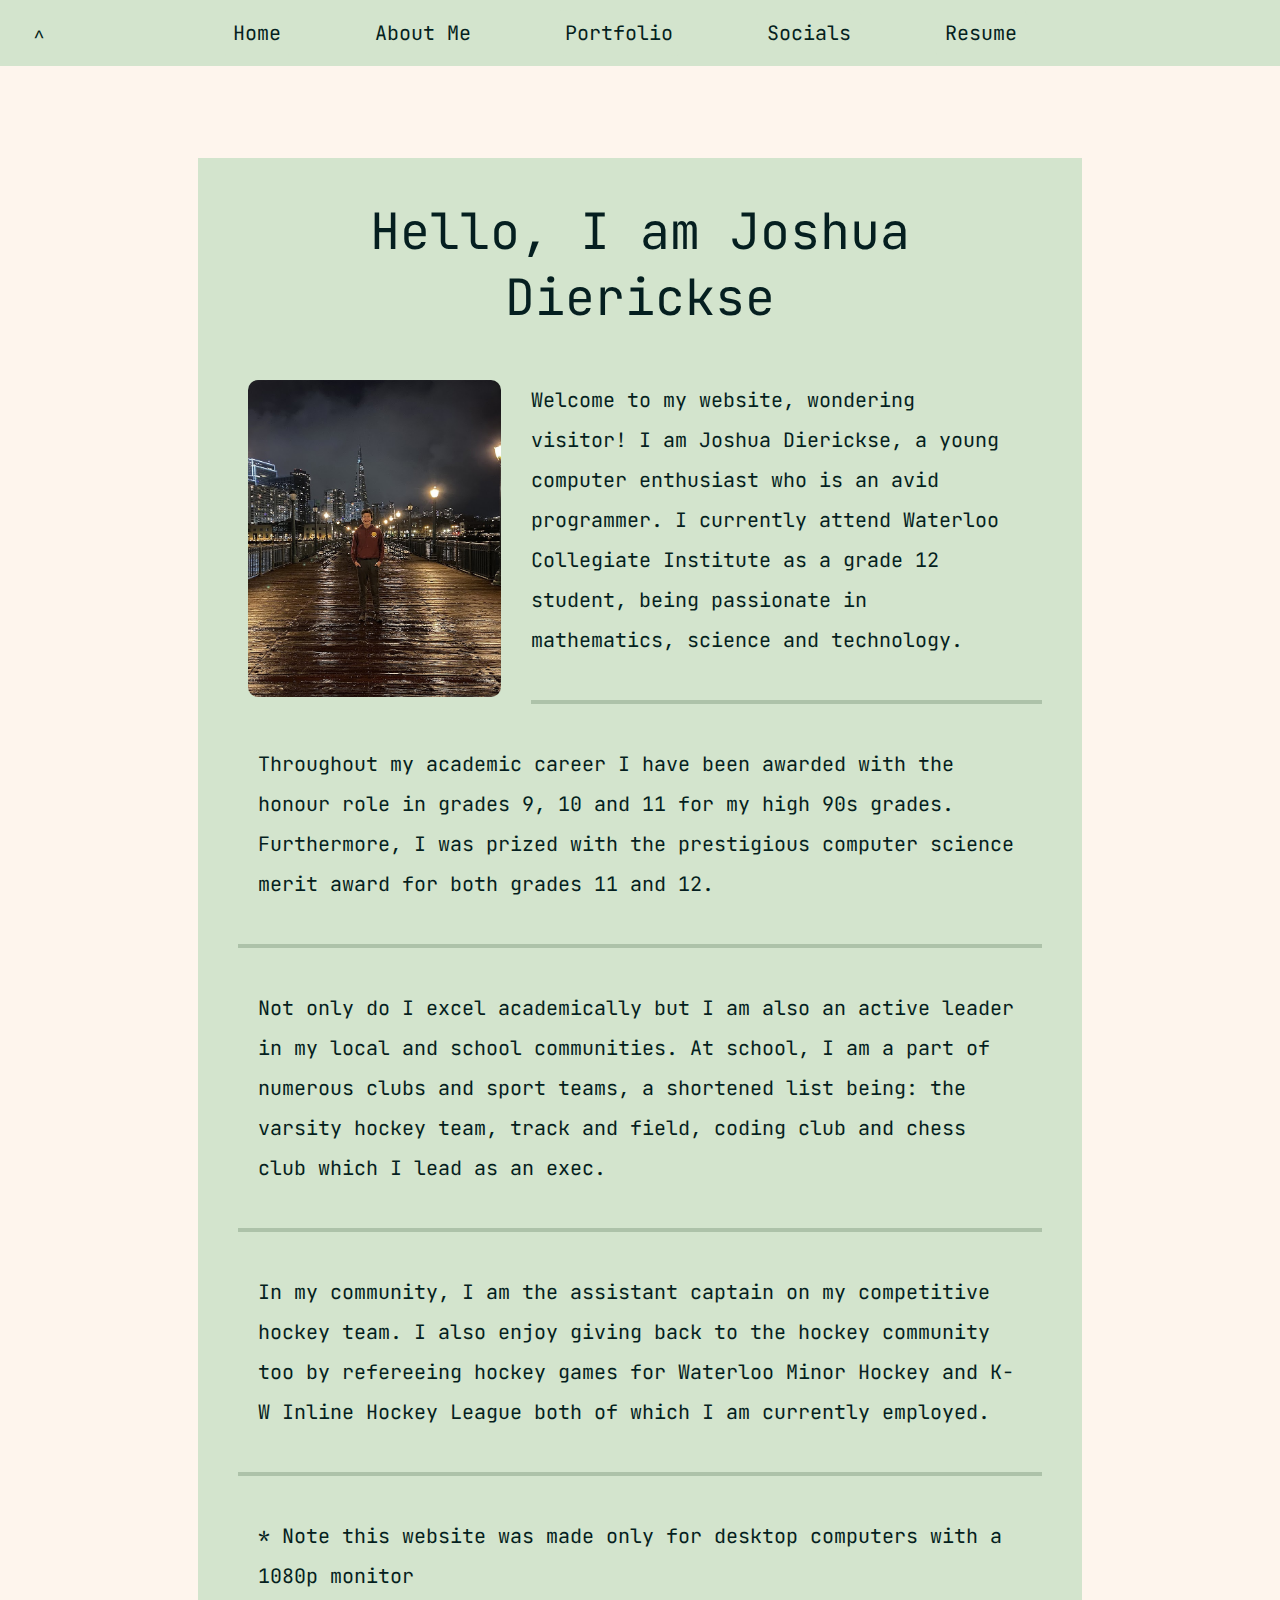
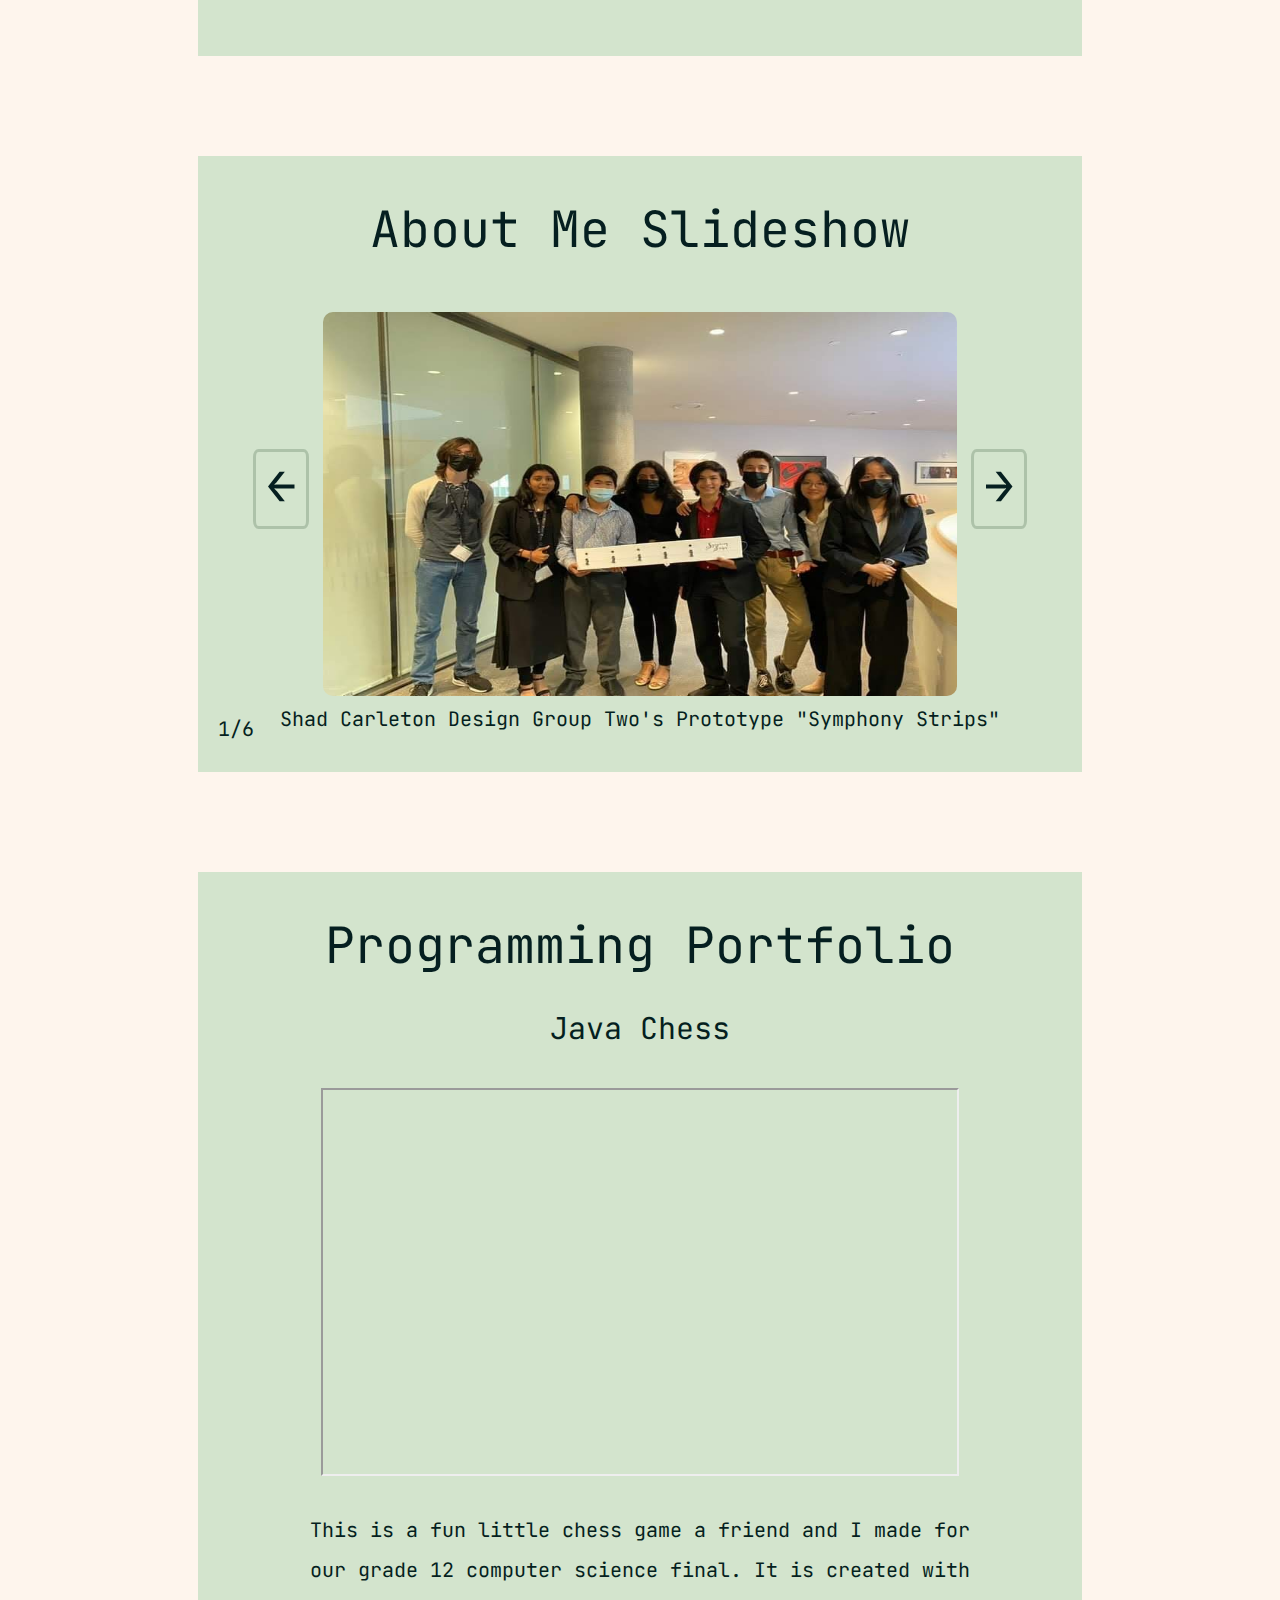
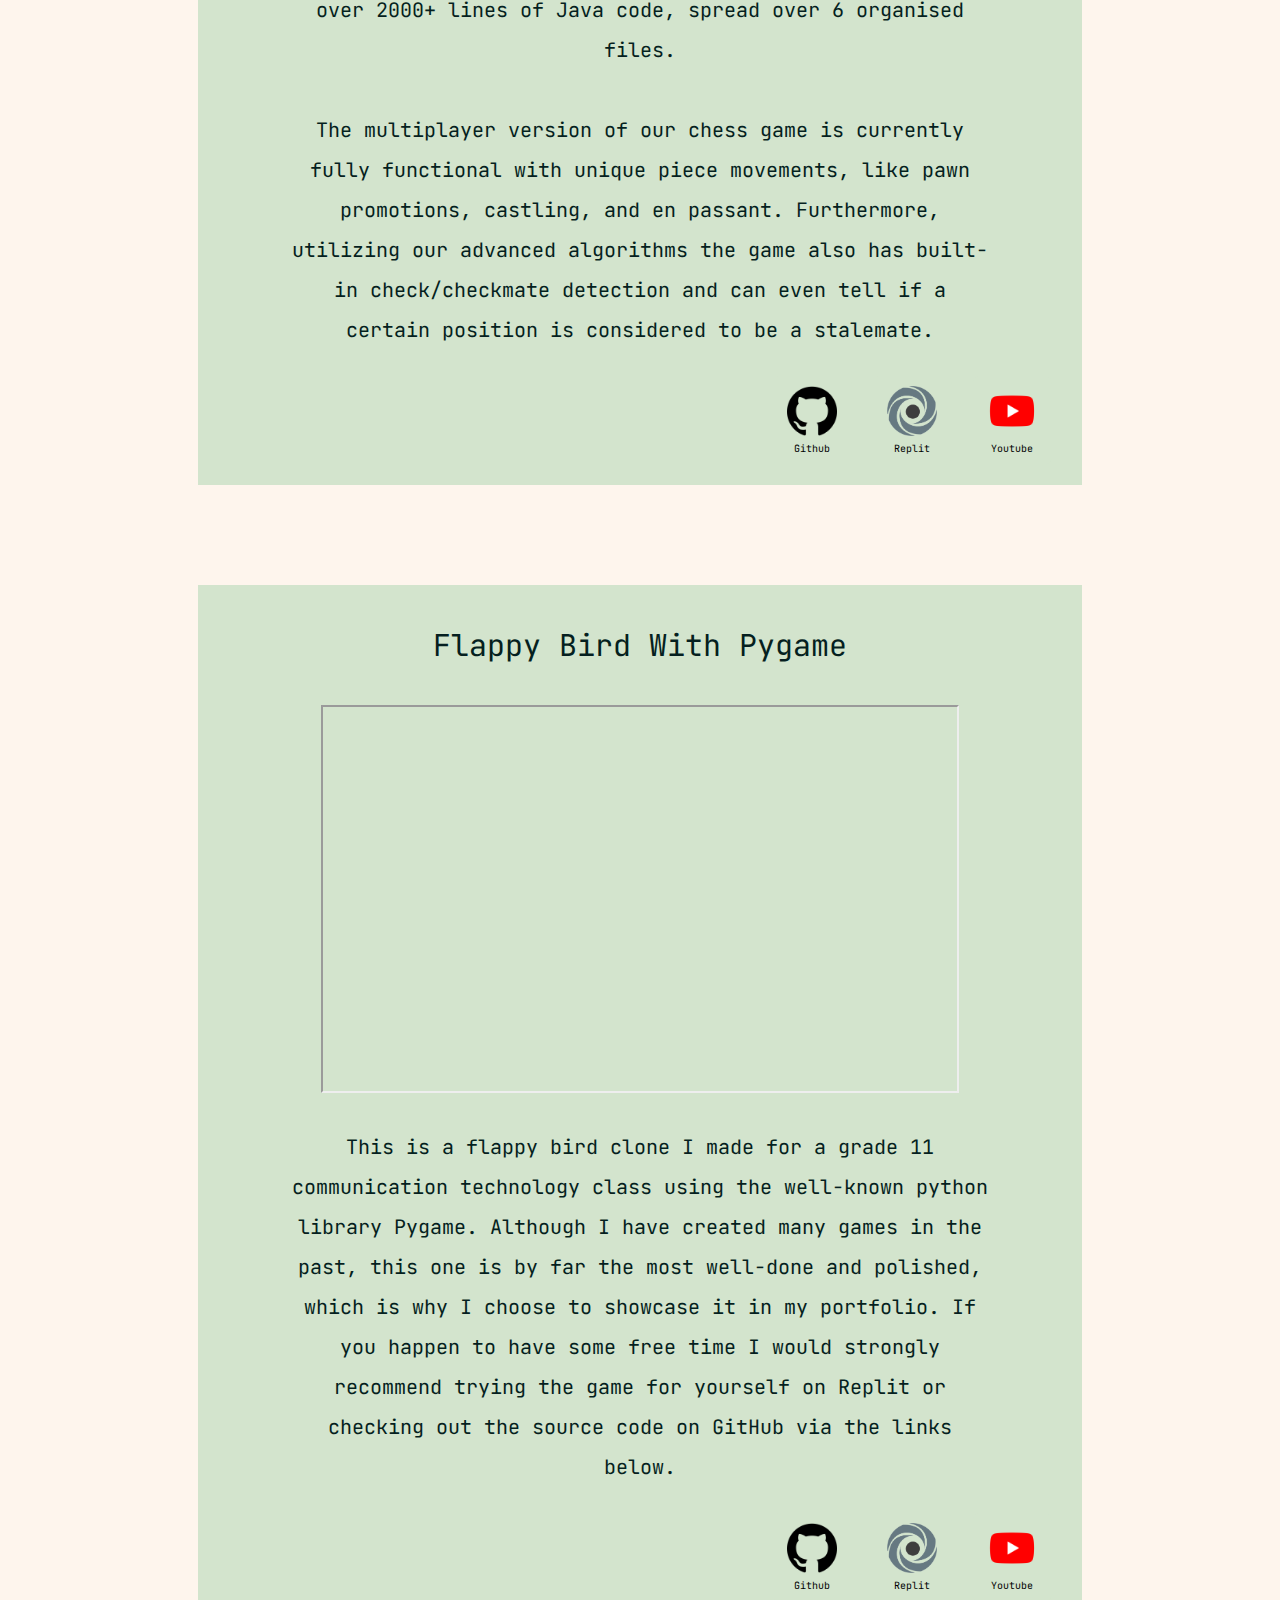
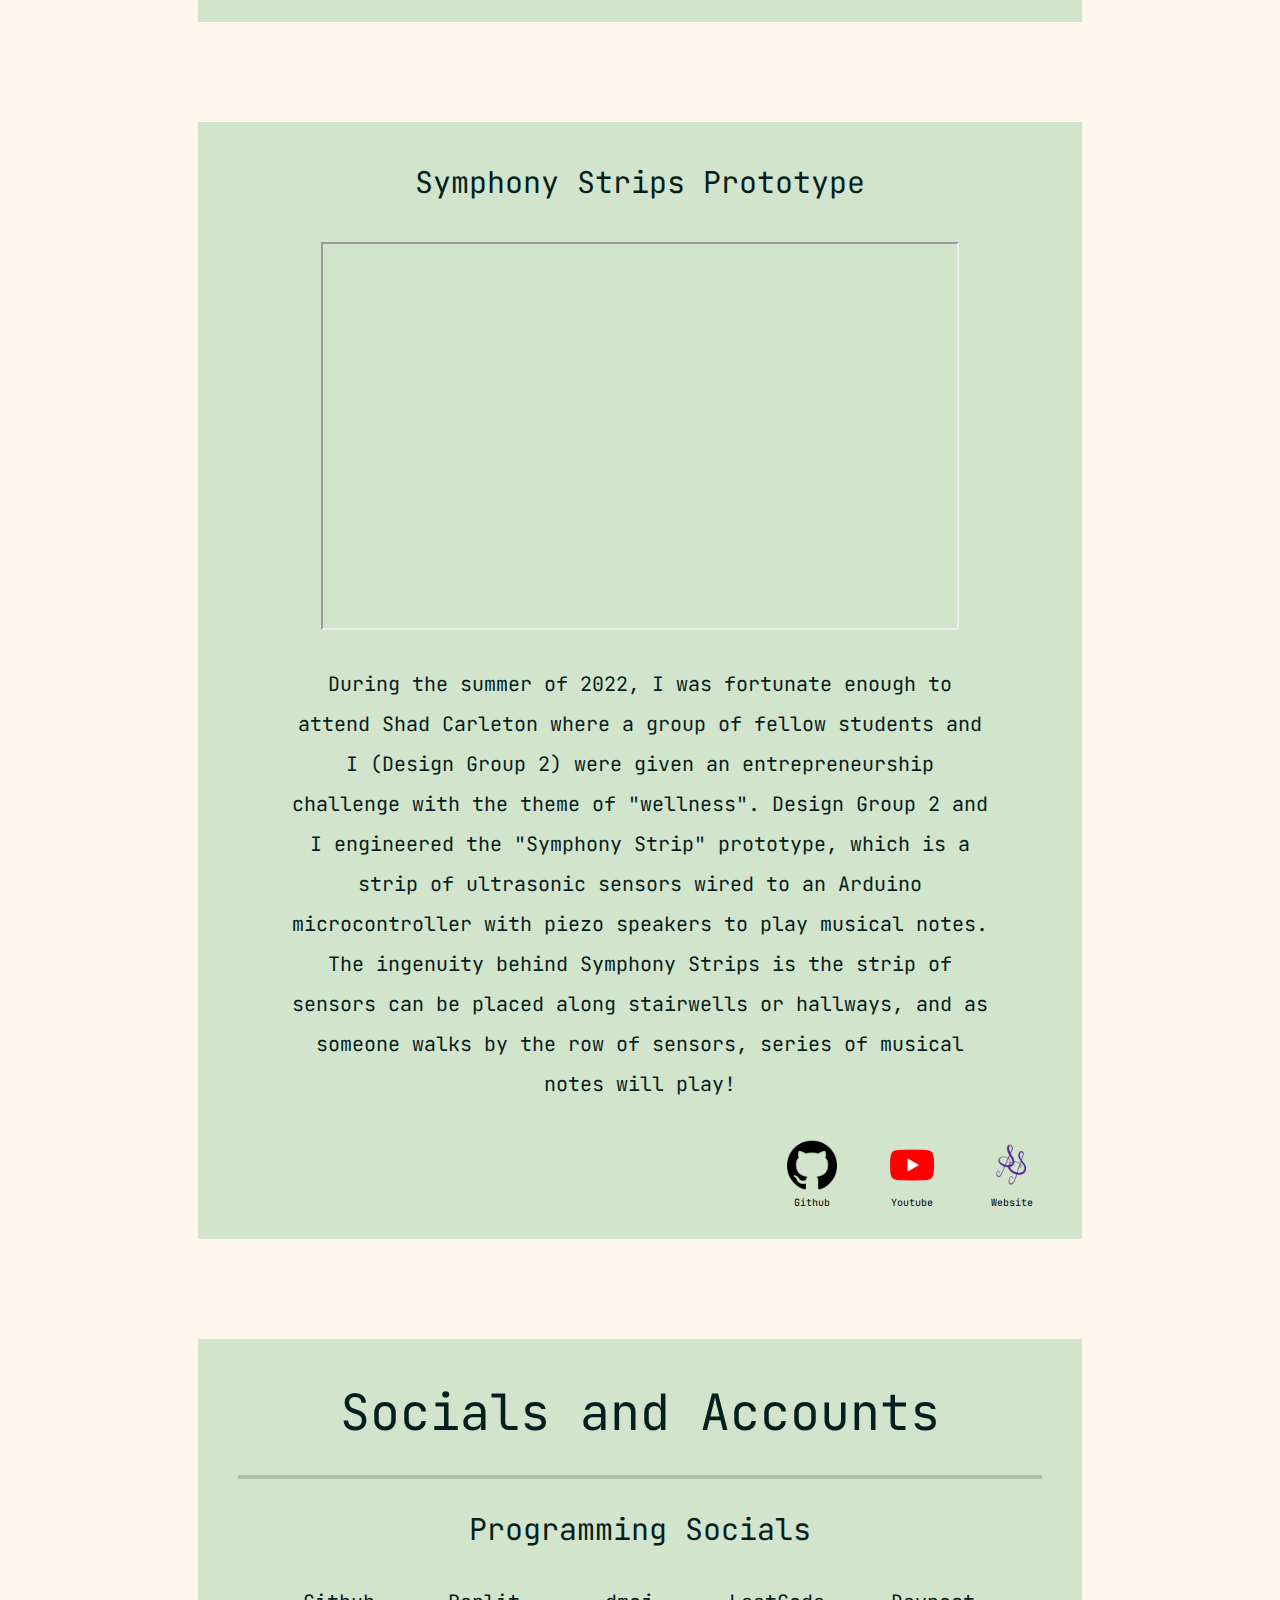
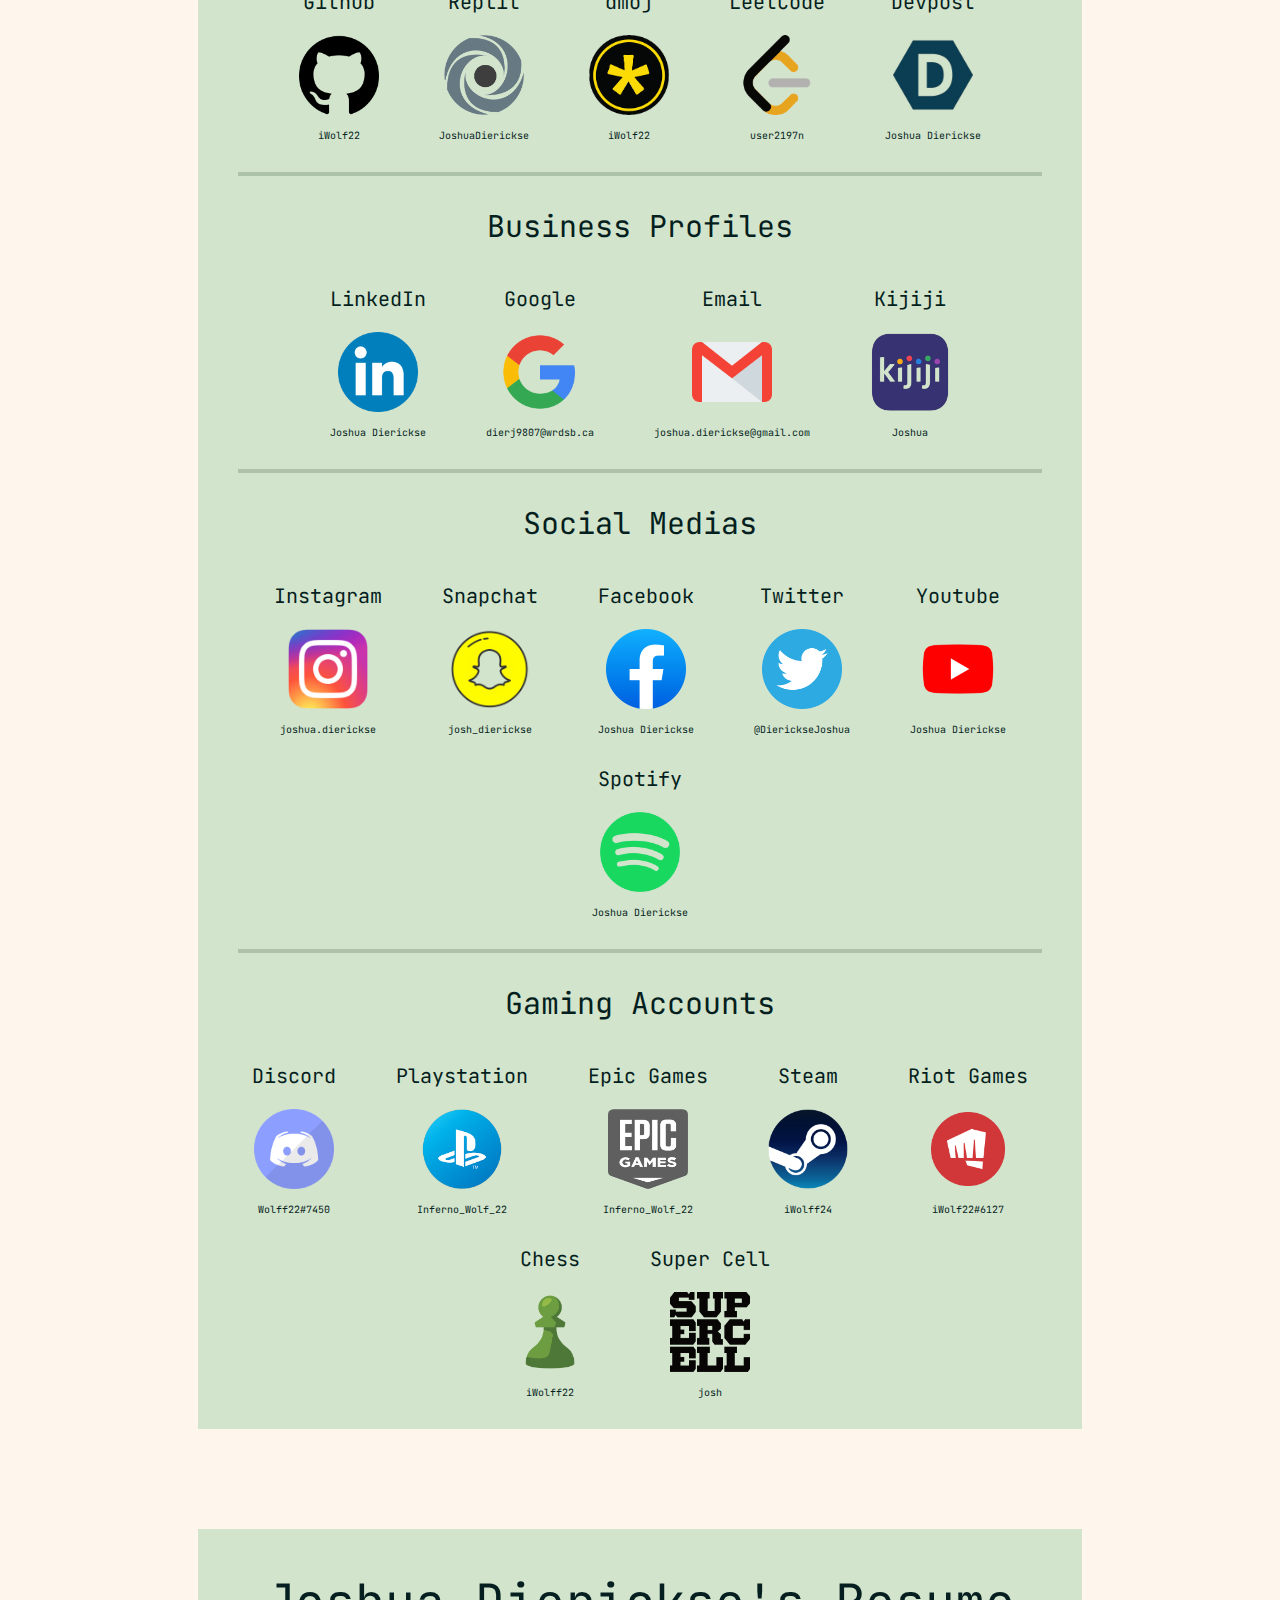
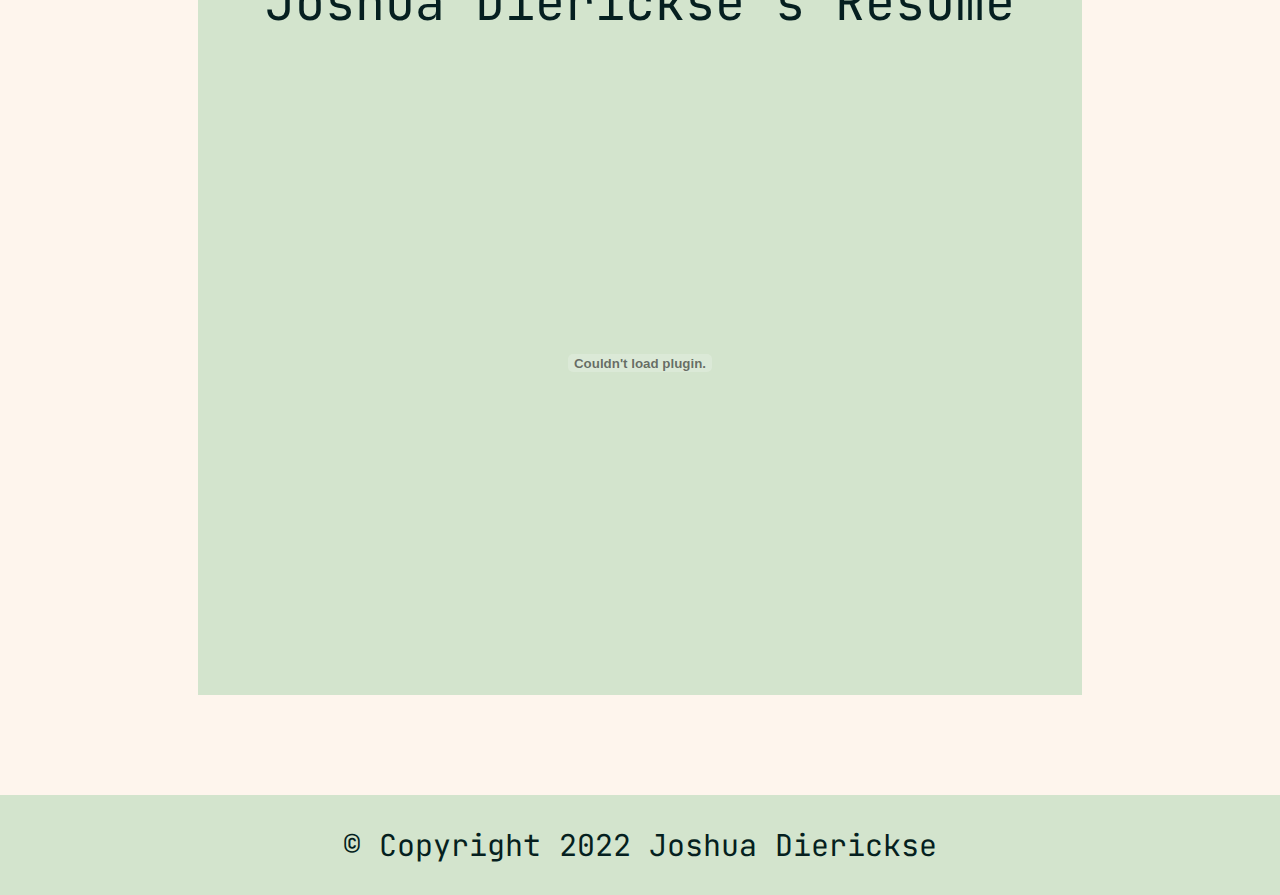
==== index.html @ c68714bd "Updated Carousel" ====
<!DOCTYPE html>
<html lang="en">
<head>
    <title>Joshua Dierickse</title>
    <meta charset="UTF-8">
    <meta http-equiv="X-UA-Compatible" content="IE=edge">
    <meta name="viewport" content="width=device-width, initial-scale=1.0">
    <link rel="icon" href="assets/Panda-emoji.png">
    <link rel="stylesheet" href="style.css"/>
    <link rel="preconnect" href="https://fonts.googleapis.com">
    <link rel="preconnect" href="https://fonts.gstatic.com" crossorigin>
    <link href="https://fonts.googleapis.com/css2?family=JetBrains+Mono&display=swap" rel="stylesheet">
</head>
    <header>
        <div class="header-container" id="home-div">
            <button class="header-text" onClick="document.getElementById('home-div').scrollIntoView();">Home</button>
            <button class="header-text" onClick="document.getElementById('about-div').scrollIntoView();">About Me</button>
            <button class="header-text" onClick="document.getElementById('portfolio-div').scrollIntoView();">Portfolio</button>
            <button class="header-text" onClick="document.getElementById('socials-div').scrollIntoView();">Socials</button>
            <button class="header-text" onClick="document.getElementById('resume-div').scrollIntoView();">Resume</button>
        </div>
        <button class="up-arrow" onClick="document.getElementById('home-div').scrollIntoView();">^</button>
    <body>

        <div class="info-container">
            <p class="info-title">Hello, I am Joshua Dierickse</p>
            <img class="info-photo" src="images/Info-photo.jpg" alt="info photo">
            <p class="info-text">Welcome to my website, wondering visitor! I am Joshua Dierickse, a young computer enthusiast who is an avid programmer. I currently attend Waterloo Collegiate Institute as a grade 12 student, being passionate in mathematics, science and technology.</p>
            <hr class="alt-color">
            <p class="info-text">Throughout my academic career I have been awarded with the honour role in grades 9, 10 and 11 for my high 90s grades. Furthermore, I was prized with the prestigious computer science merit award for both grades 11 and 12.</p>
            <hr class="alt-color">
            <p class="info-text">Not only do I excel academically but I am also an active leader in my local and school communities. At school, I am a part of numerous clubs and sport teams, a shortened list being: the varsity hockey team, track and field, coding club and chess club which I lead as an exec.</p>
            <hr class="alt-color">
            <p class="info-text">In my community, I am the assistant captain on my competitive hockey team. I also enjoy giving back to the hockey community too by refereeing hockey games for Waterloo Minor Hockey and K-W Inline Hockey League both of which I am currently employed.</p>
            <hr class="alt-color">
            <p class="info-text"> * Note this website was made only for desktop computers with a 1080p monitor</p>
        </div>

        <div class="carousel-container" id="about-div">
            <p class="info-title">About Me Slideshow</p>
            <div class="sub-carousel-container">
                <script type="text/javascript" src="carousel-slider.js"></script>
                <p class="carousel-arrow" onclick="carousel_slider('left')">←</p>
                <img class="carousel-photo" id="carousel-picture" src="carousel-images/carousel-photo-1.jpg" alt="carousel photo">
                <p class="carousel-arrow" onclick="carousel_slider('right')">→</p>
                <p class="carousel-counter" id="carousel-number">1/6</p>
                <p class="carousel-text" id="carousel-writing">Shad Carleton Design Group Two's Prototype "Symphony Strips"</p>
            </div>
        </div>

        <div id="portfolio-div">
            <script src="portfolio-generator.js"></script>
        </div>

        <div id="socials-div">
            <script src="social-media-generator.js"></script>
        </div>

        <div class="resume-container" id="resume-div">
            <p class="info-title">Joshua Dierickse's Resume</p>
                <embed class="resume-format" src="assets/Joshua Dierickse's Resume.pdf"/>
        </div>
    </body>

    <footer>
        <div class="header-container top-margin">
            <p class="info-title smaller-font">© Copyright 2022 Joshua Dierickse</p>
        </div>
    </footer>
</html>
---- style.css ----
html {
    scroll-behavior: smooth;
    background-color: #FEF5ED;
}

.header-container {
    background-color: #D3E4CD;
    margin: -8px;
    padding: 10px;
    text-align: center;
}

.header-text {
    background-color: #D3E4CD;
    font-family: 'JetBrains Mono', monospace;
    font-size: 20px;
    display: inline-block;
    border: none;
    margin-left: 20px;
    margin-right: 50px;
    padding: 10px;
    border-radius: 10%;
    transition: 0.5s;
    cursor: pointer;
    color: #051F20;
}

.header-text:hover {
    background-color: #ADC2A9;
}

.info-container {
    background-color: #D3E4CD;
    margin: 100px 15% 50px 15%;
    padding: 20px;
}

.info-title {
    text-align: center;
    font-size: 50px;
    margin: 10px;
    padding: 10px;
    color: #051F20;
    font-family: 'JetBrains Mono', monospace;
}

.info-photo {
    border-radius: 10px;
    width: 30%;
    height: 30%;
    margin: 30px 30px 10px 30px;
    float: left;
}

.info-text {
    font-family: 'JetBrains Mono', monospace;
    font-size: 20px;
    padding: 20px;
    margin: 20px;
    margin-top: 20px;
    line-height: 2;
    color: #051F20;
}

.parent-social-media-container {
    background-color: #D3E4CD;
    margin: 100px 15% 50px 15%;
    padding: 20px;
    text-align: center;
}

.social-media-container {
    background-color: #D3E4CD;
    padding: 0px 20px 0px 20px;
    margin: 0px 10px 0px 10px;
    border: none;
    transition: 0.5s;
    border-radius: 10%;
    display: inline-block;
    text-align: center;
    cursor: pointer;
}

.social-media-container:hover {
    background-color: #ADC2A9;
}

.social-media-images {
    height: 80px;
    width: 80px;
}

.social-media-text {
    font-family: 'JetBrains Mono', monospace;
    font-size: 20px;
    color: #051F20;
    font-family: 'JetBrains Mono', monospace;
}

.social-media-text-small {
    font-size: 10px;
    color: #051F20;
}

.flex-parent {
    display: flex;
}
  
.jc-center {
    justify-content: center;
}

.smaller-font {
    font-size: 30px;
}

.video-container {
    text-align: center;
}

.video-format {
    width: 75%;
    height: 30vw;
    margin: 20px;
}

.video-text {
    font-size: 20px;
    padding: 10px;
    margin: 0px 60px 0px 60px;
    line-height: 2;
    color: #051F20;
    font-family: 'JetBrains Mono', monospace;
}

.video-images {
    height: 50px;
    width: 50px;
    padding-top: 10px;
}

.video-images-format {
    text-align: right;
}

.video-images-text {
    font-family: 'JetBrains Mono', monospace;
    text-align: center;
    font-size: 10px;
    margin-top: 2px;
}

.video-images-container {
    background-color: #D3E4CD;
    padding: 0px 15px 0px 15px;
    border: none;
    transition: 0.5s;
    border-radius: 10%;
    display: inline-block;
    text-align: center;
    cursor: pointer;
    margin: 0px 10px 0px 10px;
}

.video-images-container:hover {
    background-color: #ADC2A9;
}

.resume-format {
    width: 75%;
    height: 45vw;
    margin: 10px;
    padding: 10px;
}

.resume-container {
    background-color: #D3E4CD;
    margin: 100px 15% 50px 15%;
    padding: 20px;
    text-align: center;
}

.up-arrow {
    position: fixed;
    top: 0;
    background-color: #D3E4CD;
    font-family: 'JetBrains Mono', monospace;
    font-size: 20px;
    display: inline-block;
    text-align: left;
    border: none;
    margin: 15px;
    padding: 10px 10px 4px 10px;
    border-radius: 10%;
    transition: 0.5s;
    cursor: pointer;
    color: #051F20;
}

.up-arrow:hover {
    background-color: #ADC2A9;
}

.carousel-container {
    background-color: #D3E4CD;
    margin: 100px 15% 50px 15%;
    padding: 20px;
    user-select: none;
}

.sub-carousel-container {
    text-align: center;
    user-select: none;
}

.carousel-photo {
    border-radius: 10px;
    width: 75%;
    height: 30vw;
    display: inline-block;
    margin: 30px 0px 0px 0px;
    vertical-align: middle;
    user-select: none;
}

.carousel-arrow {
    display: inline-block;
    vertical-align: middle;
    font-size: 50px;
    font-weight: bolder;
    padding: 0px 10px 8px 10px;
    margin: 10px;
    border-radius: 10%;
    border: 3px solid #ADC2A9;
    transition: 0.5s;
    cursor: pointer;
    user-select: none;
    color: #051F20;
    font-family: 'JetBrains Mono', monospace;
}

.carousel-arrow:hover {
    background-color: #ADC2A9;
}

.carousel-text {
    font-family: 'JetBrains Mono', monospace;
    font-size: 20px;
    padding: 5px 10px 10px 10px;
    margin: 5px 10px 10px 10px;
    color: #051F20;
}

.carousel-counter {
    font-family: 'JetBrains Mono', monospace;
    font-size: 20px;
    position: absolute;
    color: #051F20;
}

.alt-color {
    background-color: #ADC2A9;
    padding: 2px;
    margin: 20px;
    border: none;
}

.top-margin {
    margin-top: 100px;
}
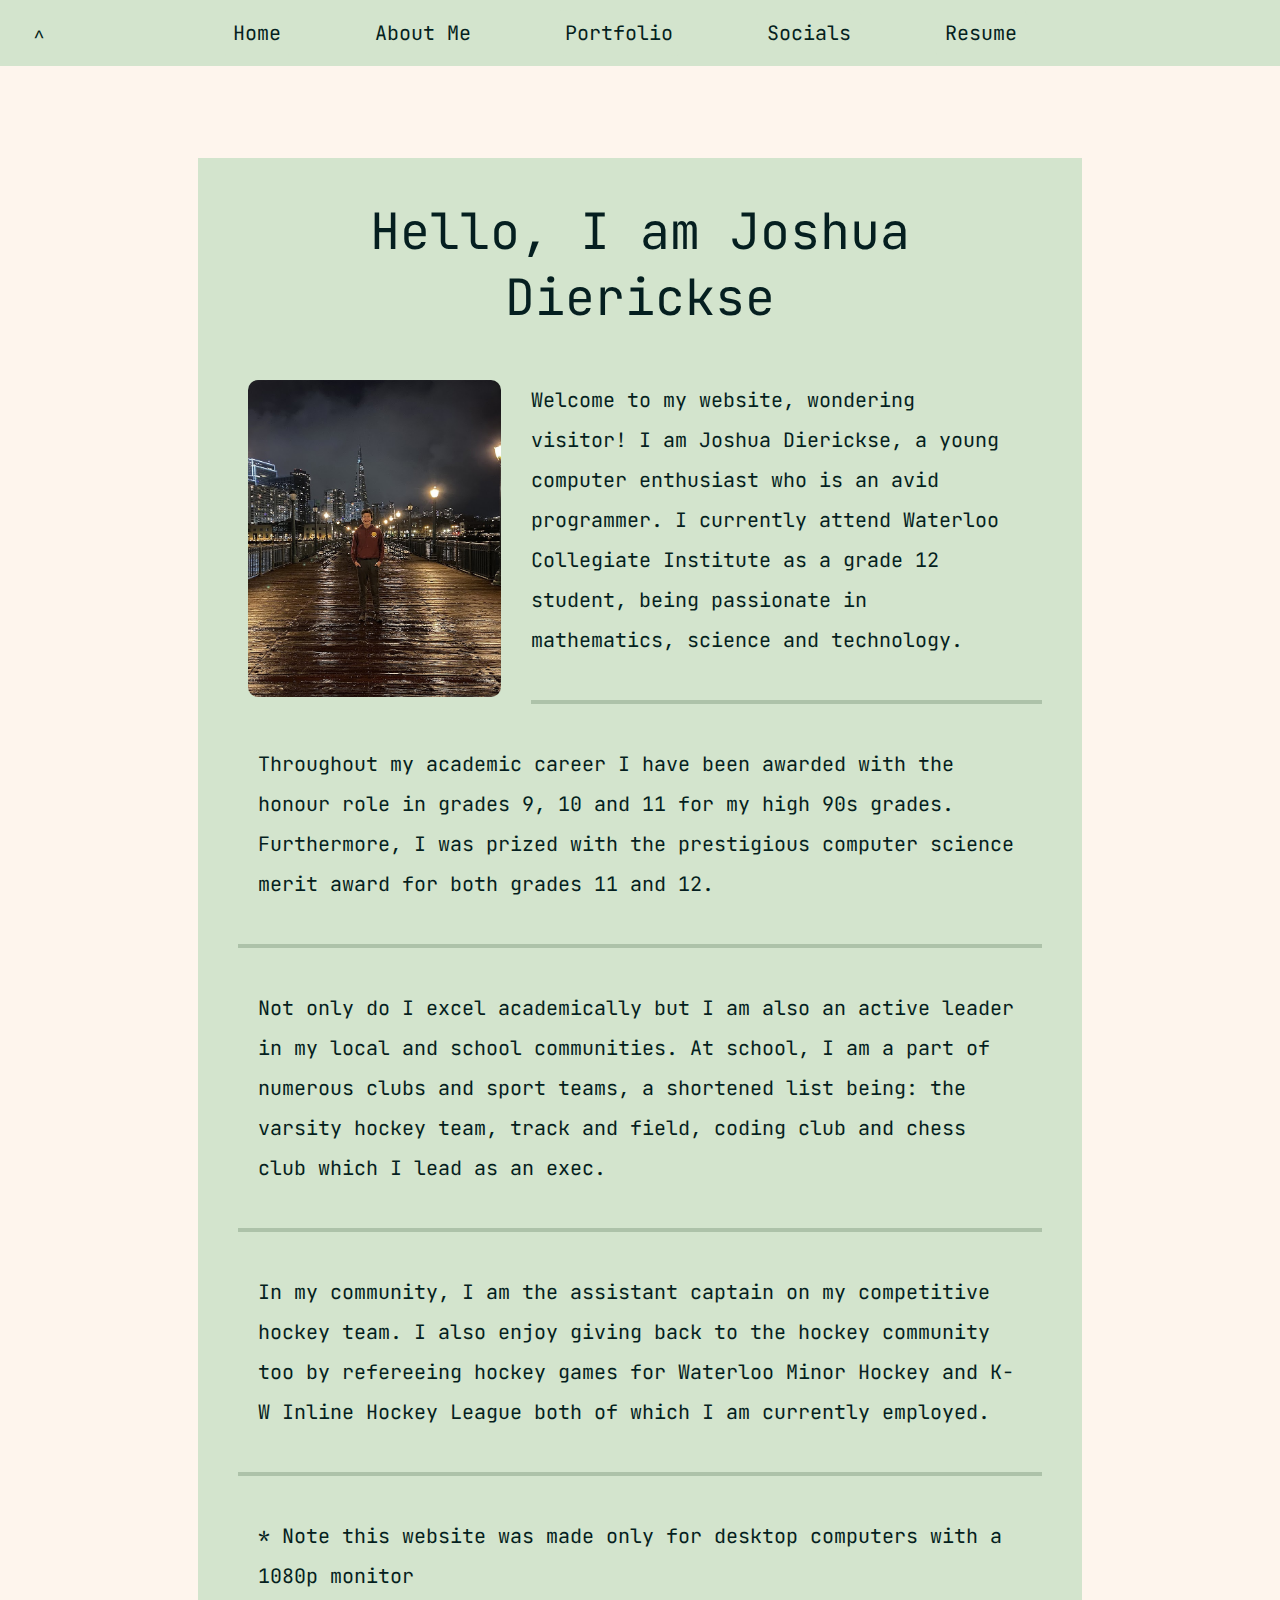
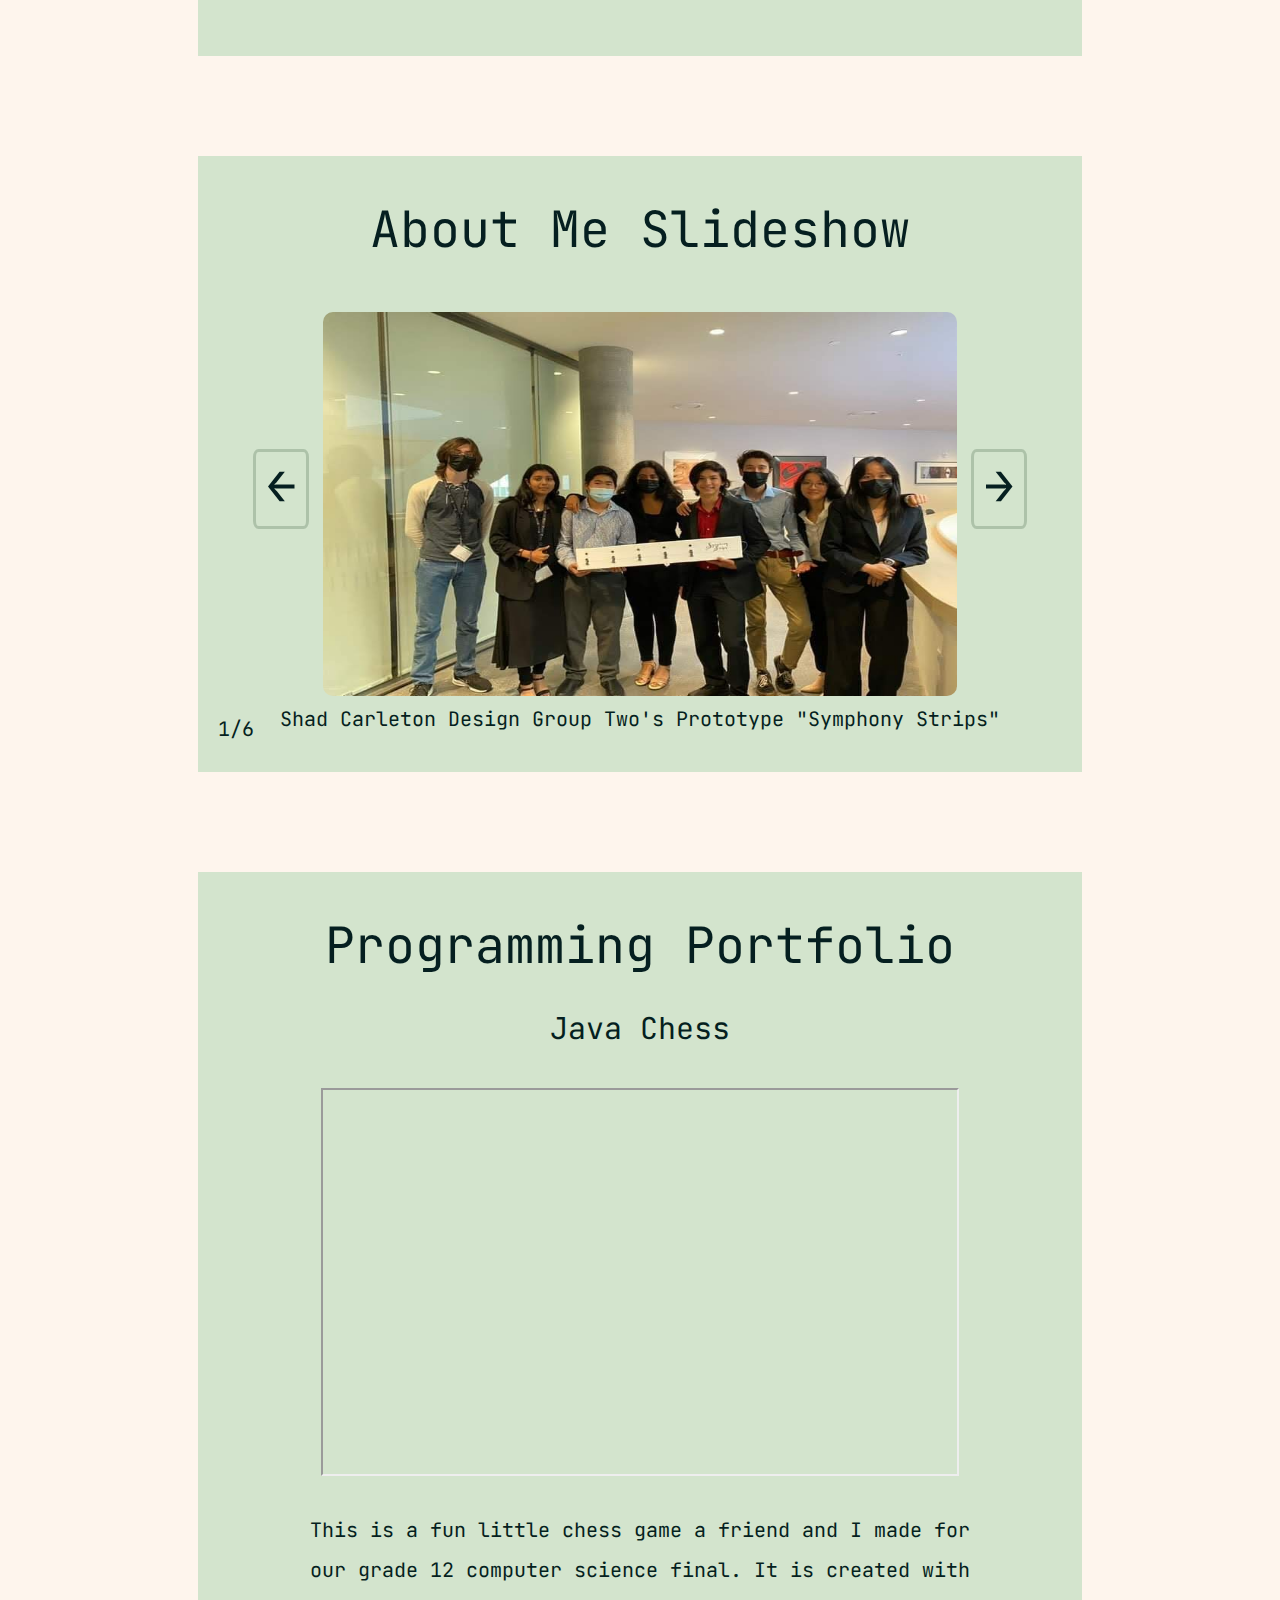
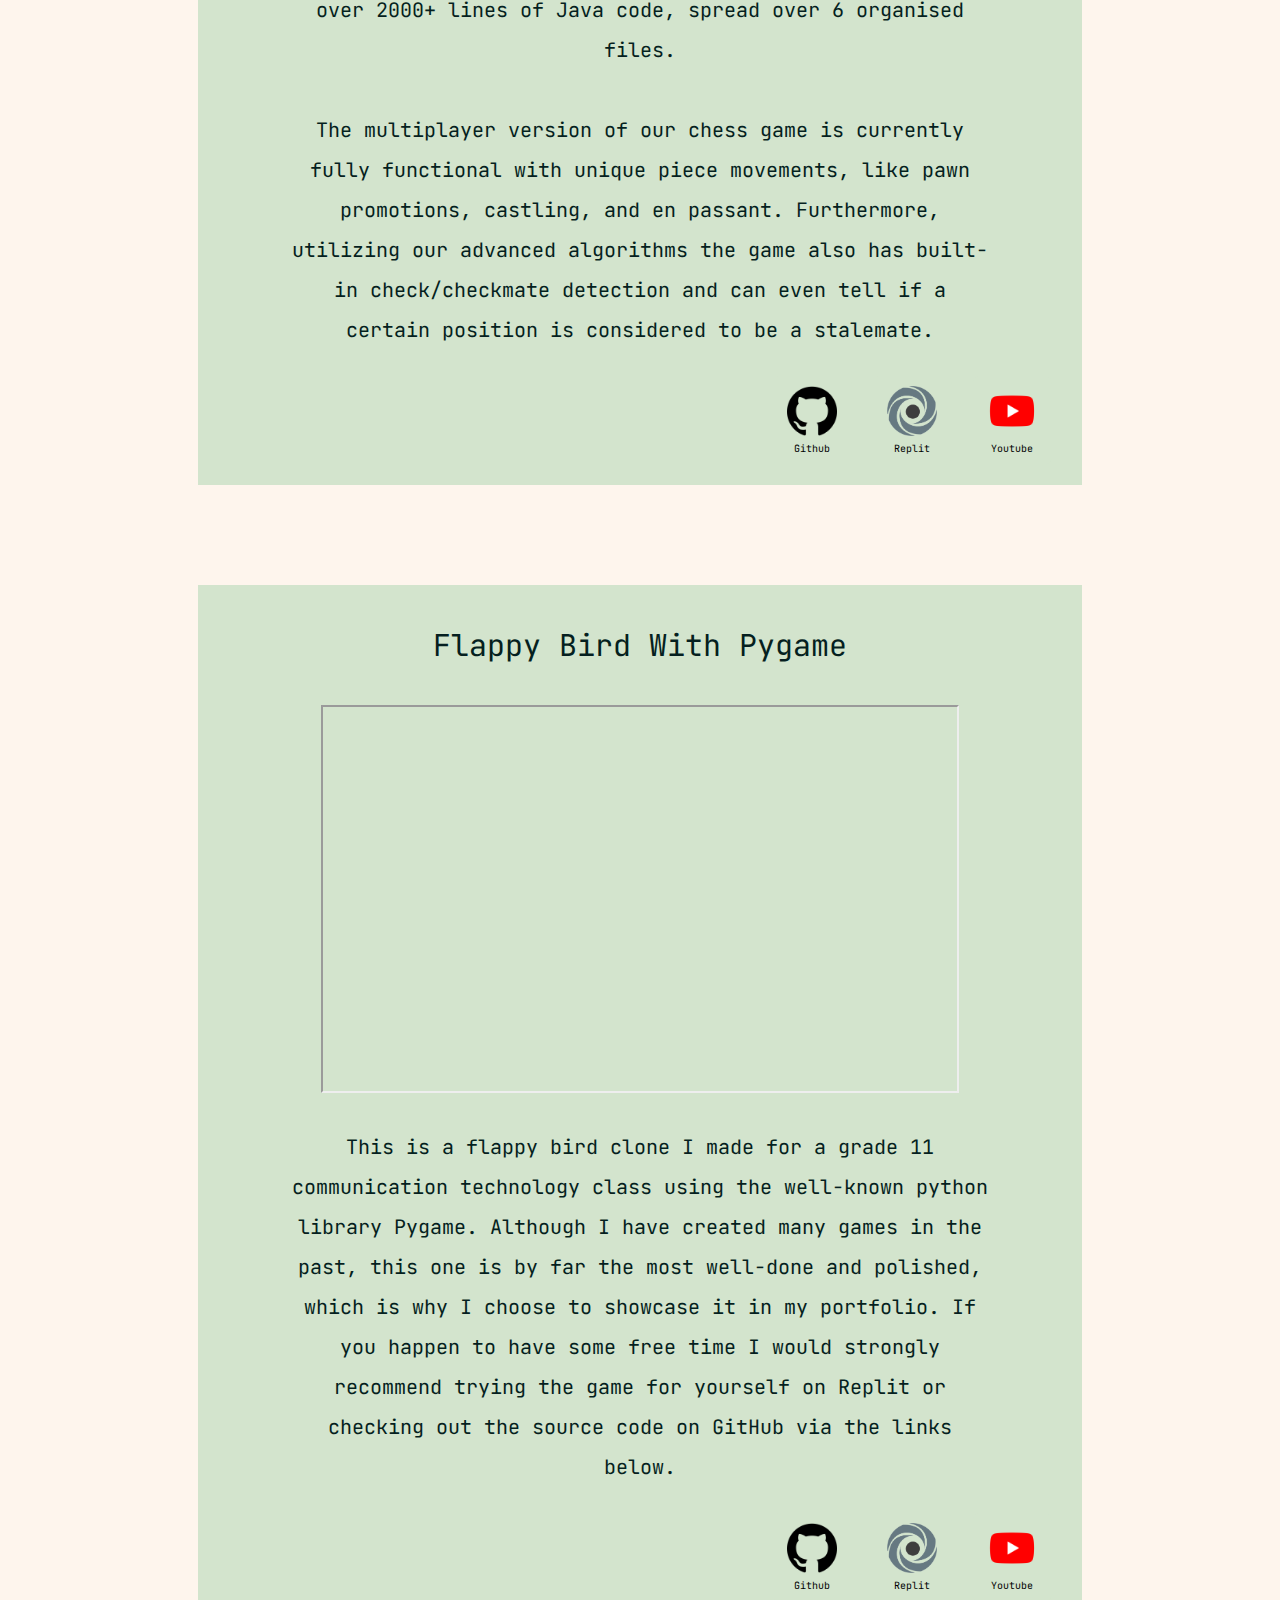
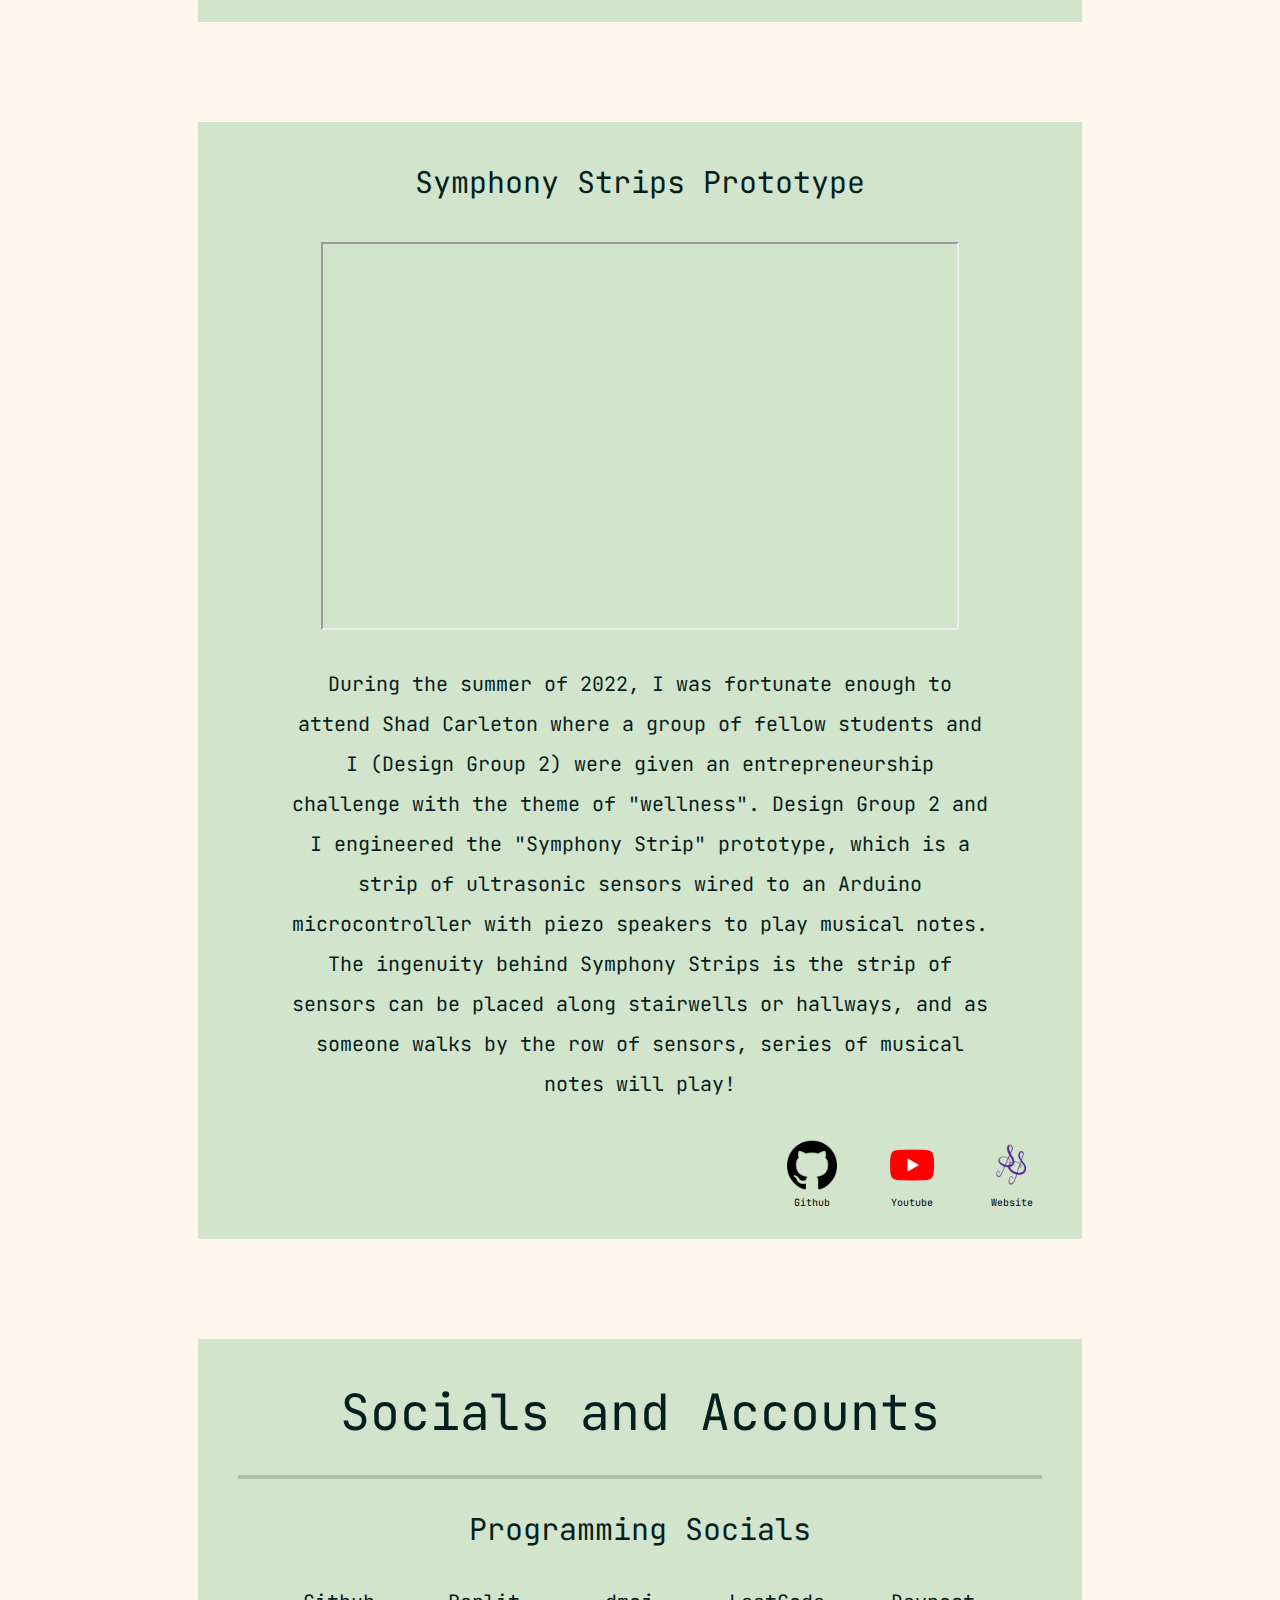
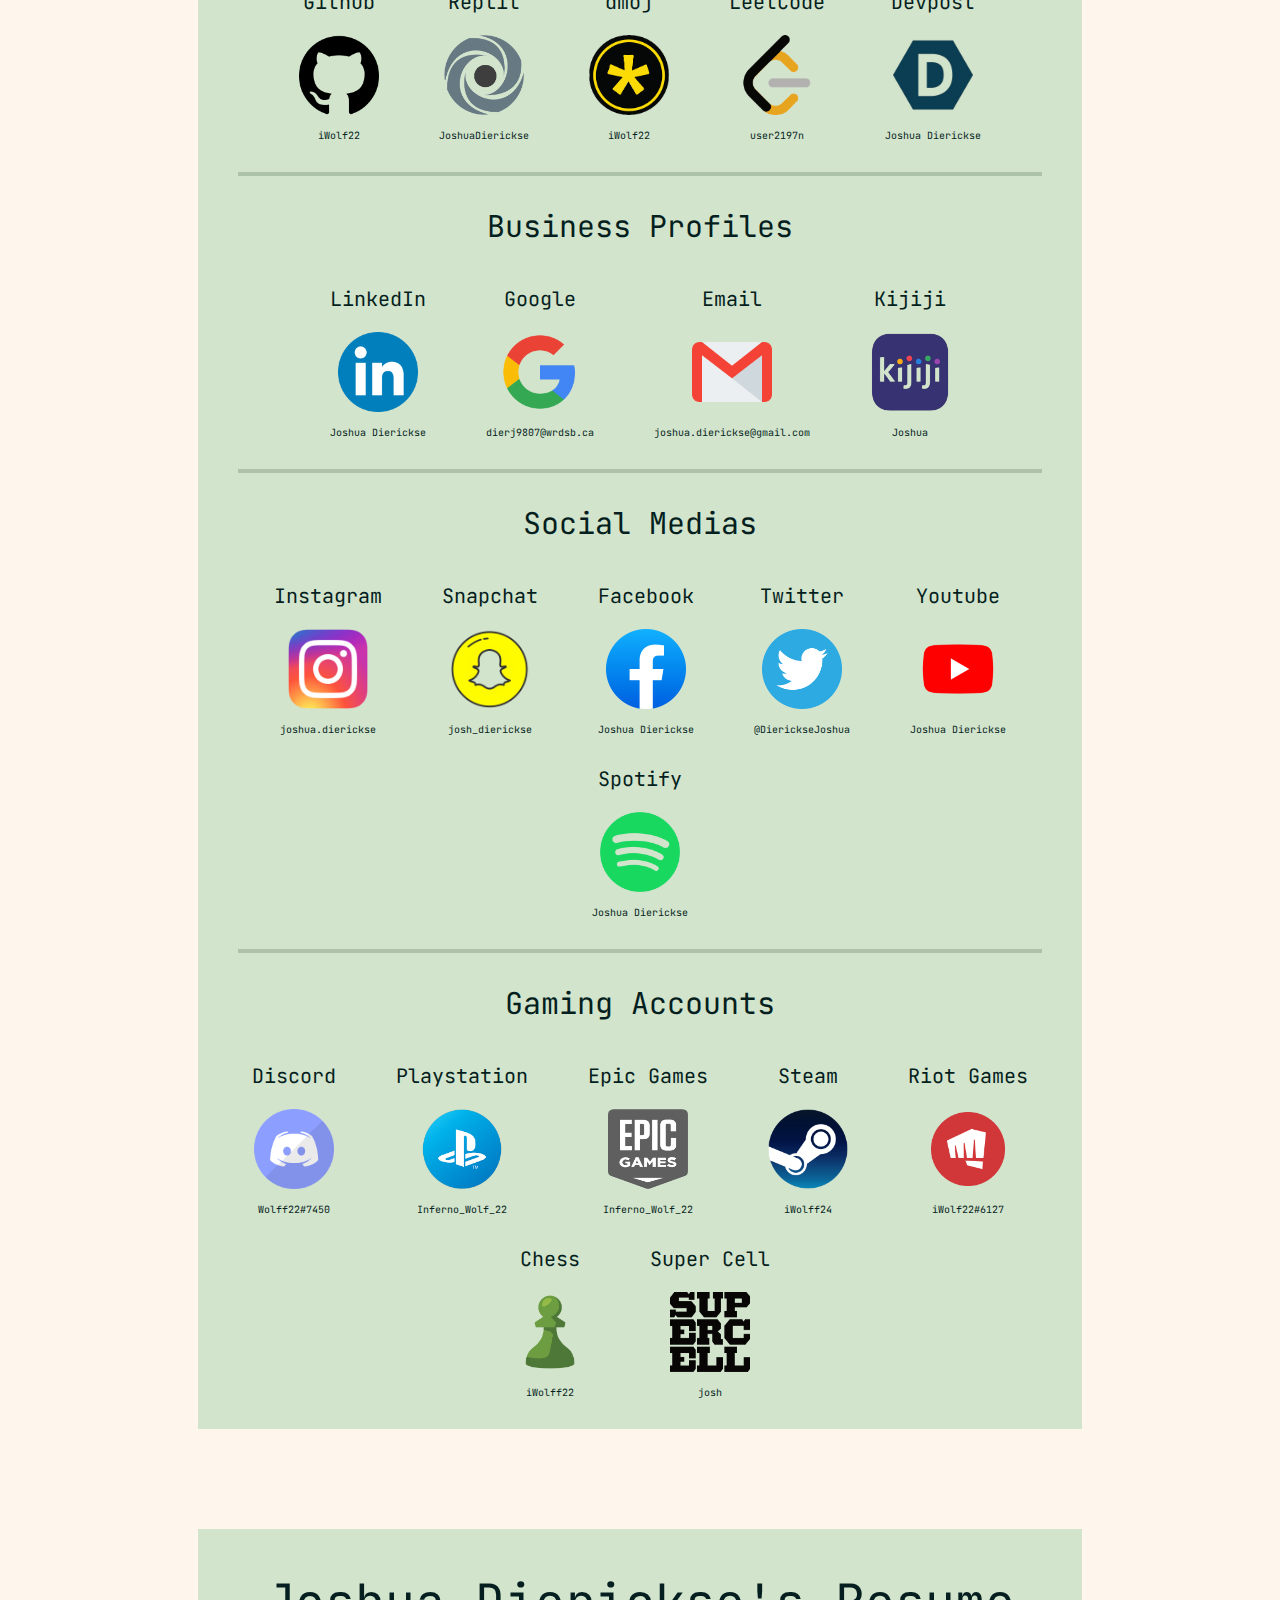
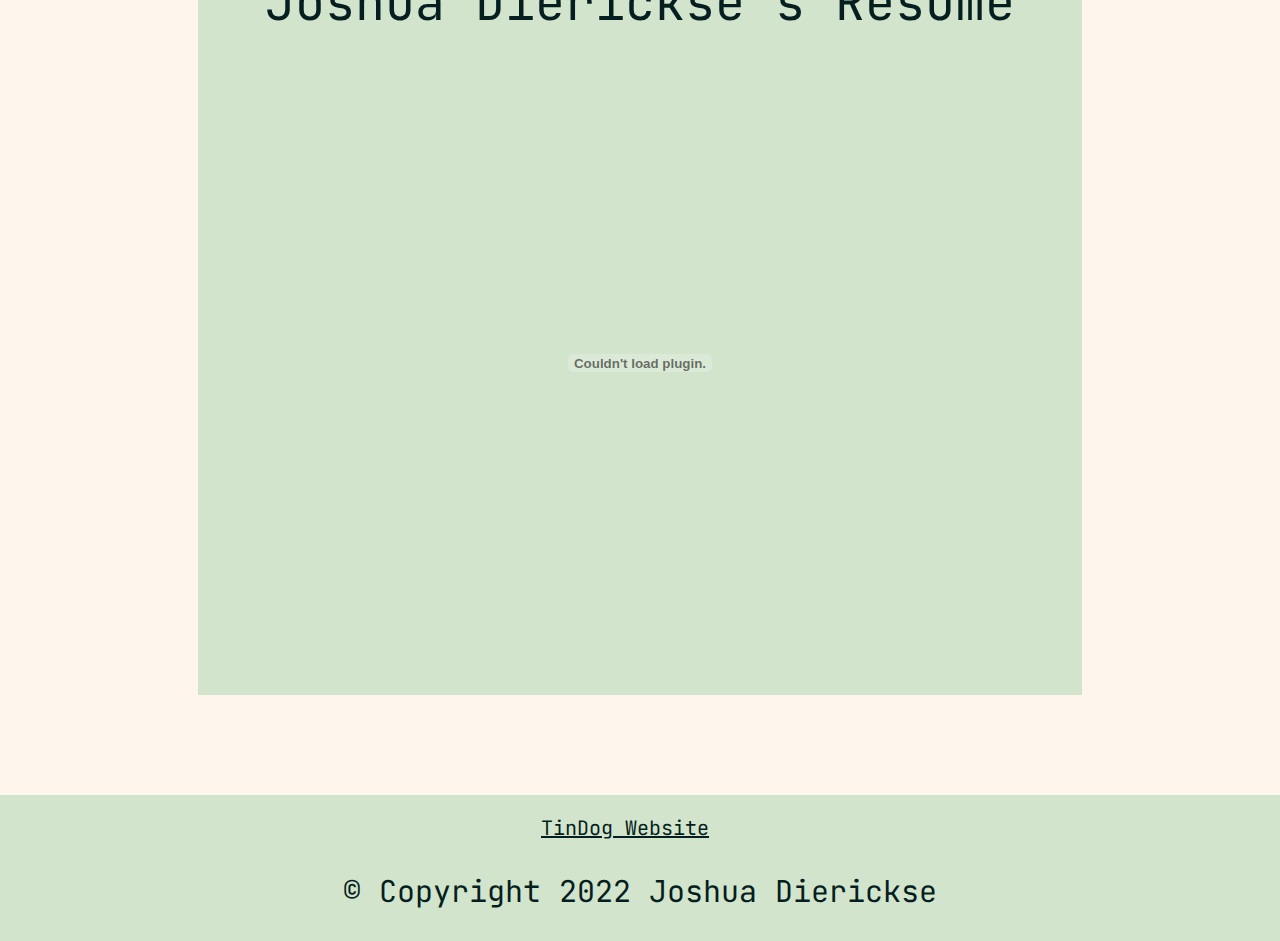
==== commit 7a0a5fd8: "Add TinDog Website" ====
--- a/index.html
+++ b/index.html
@@ -64,6 +64,7 @@
 
     <footer>
         <div class="header-container top-margin">
+            <a href="./11.3 TinDog Project/index.html" class="header-text">TinDog Website</a>
             <p class="info-title smaller-font">© Copyright 2022 Joshua Dierickse</p>
         </div>
     </footer>
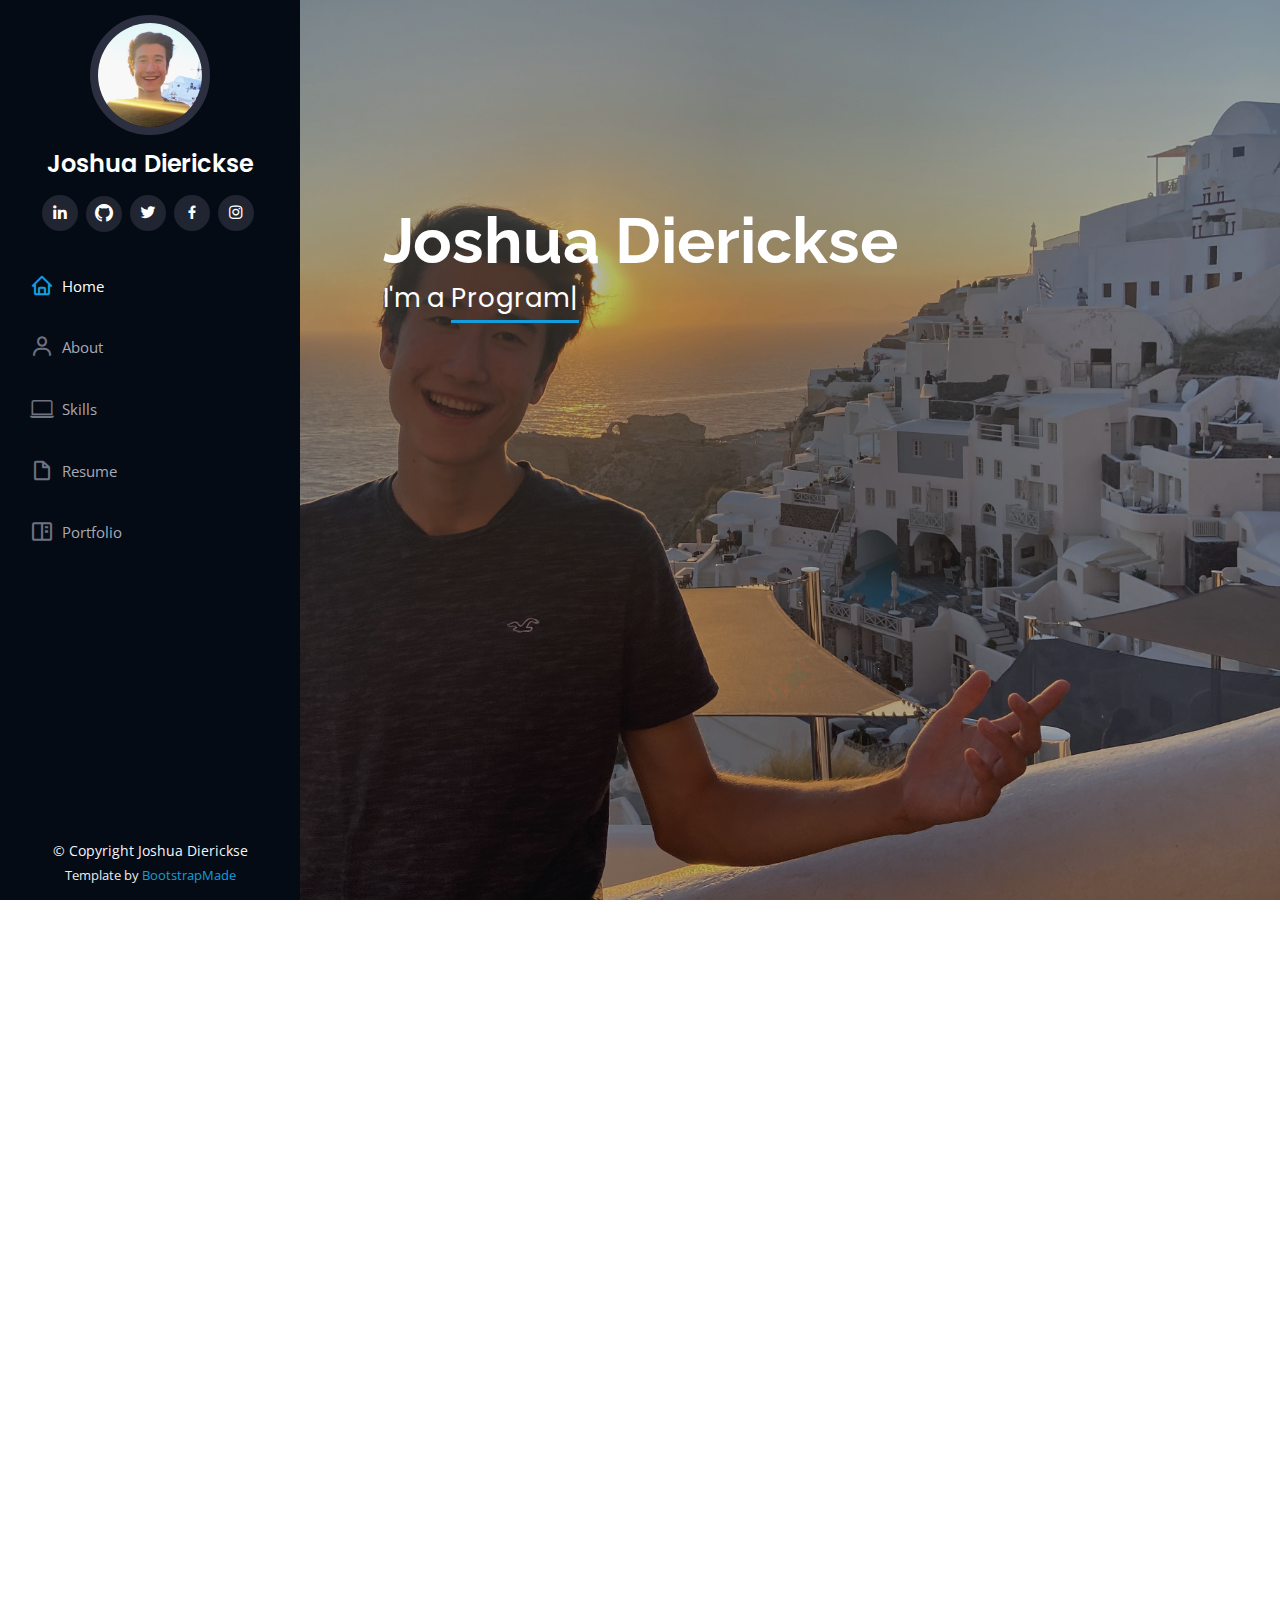
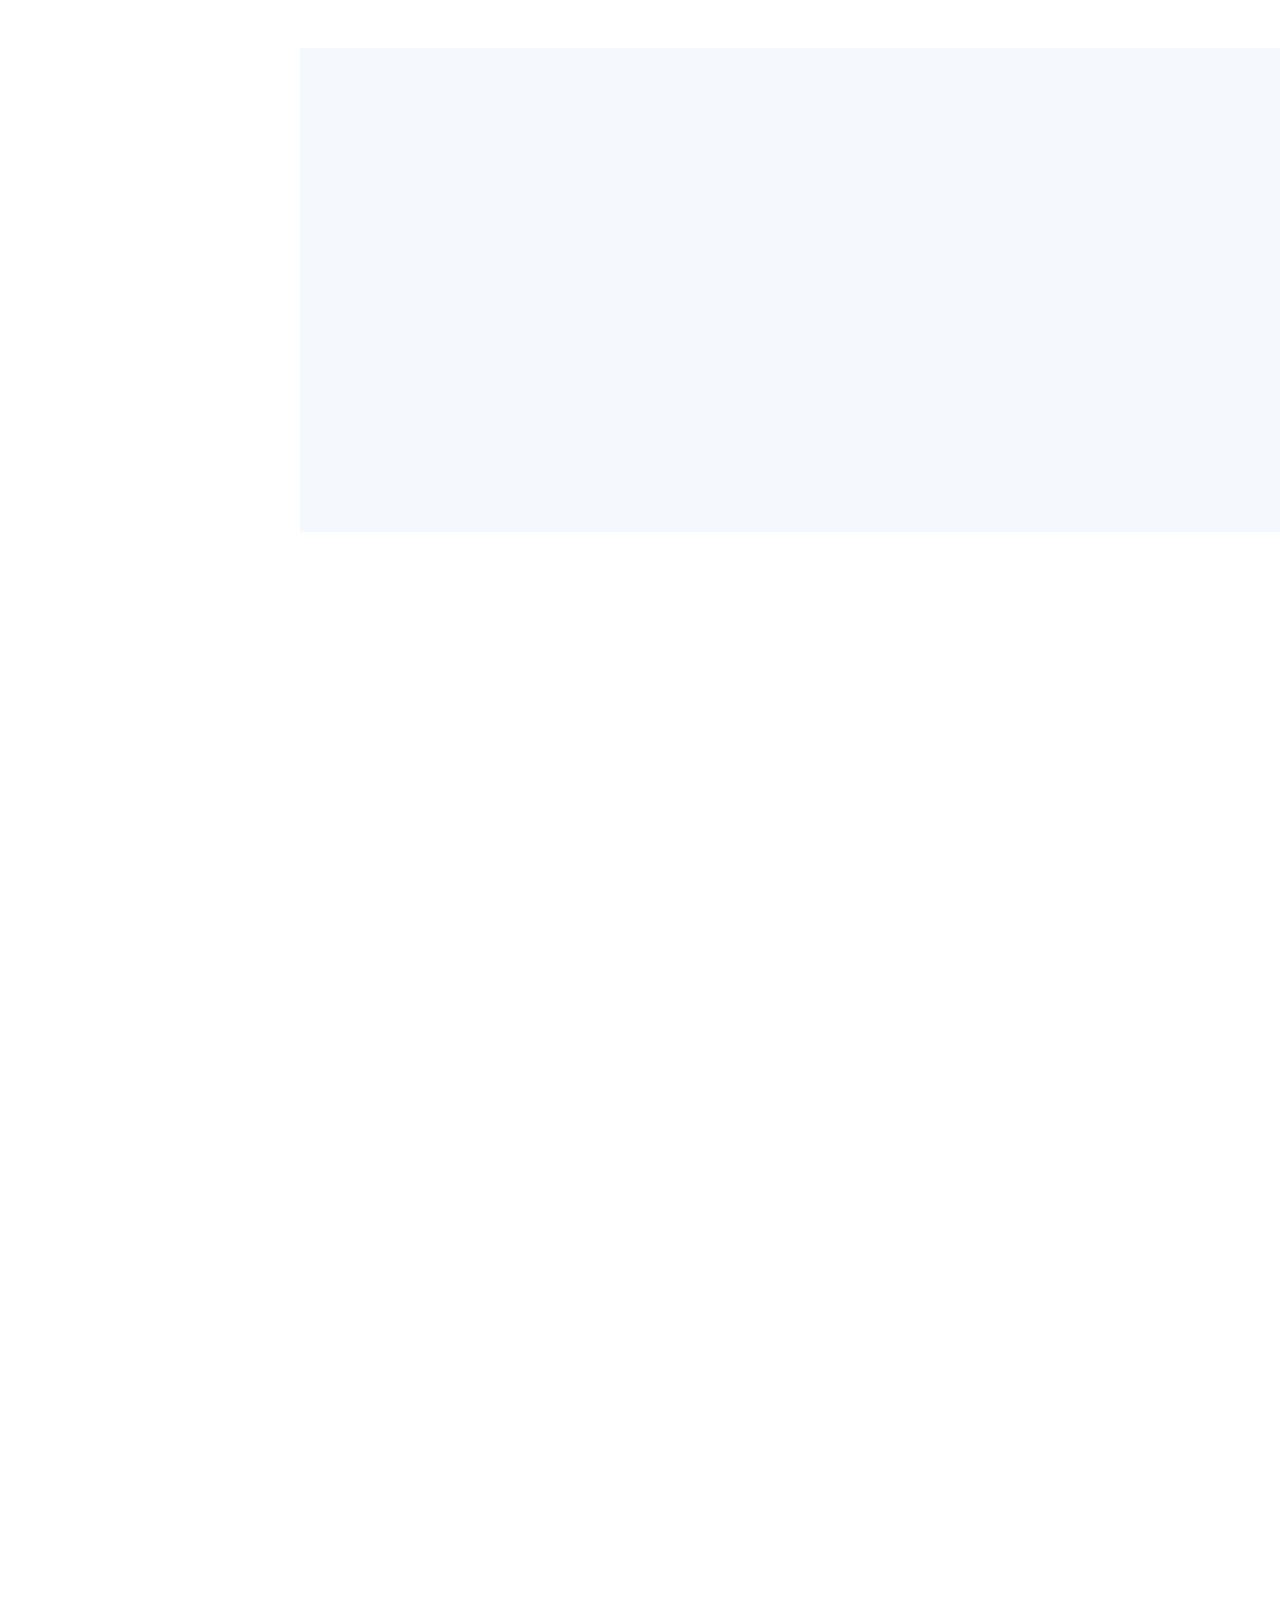
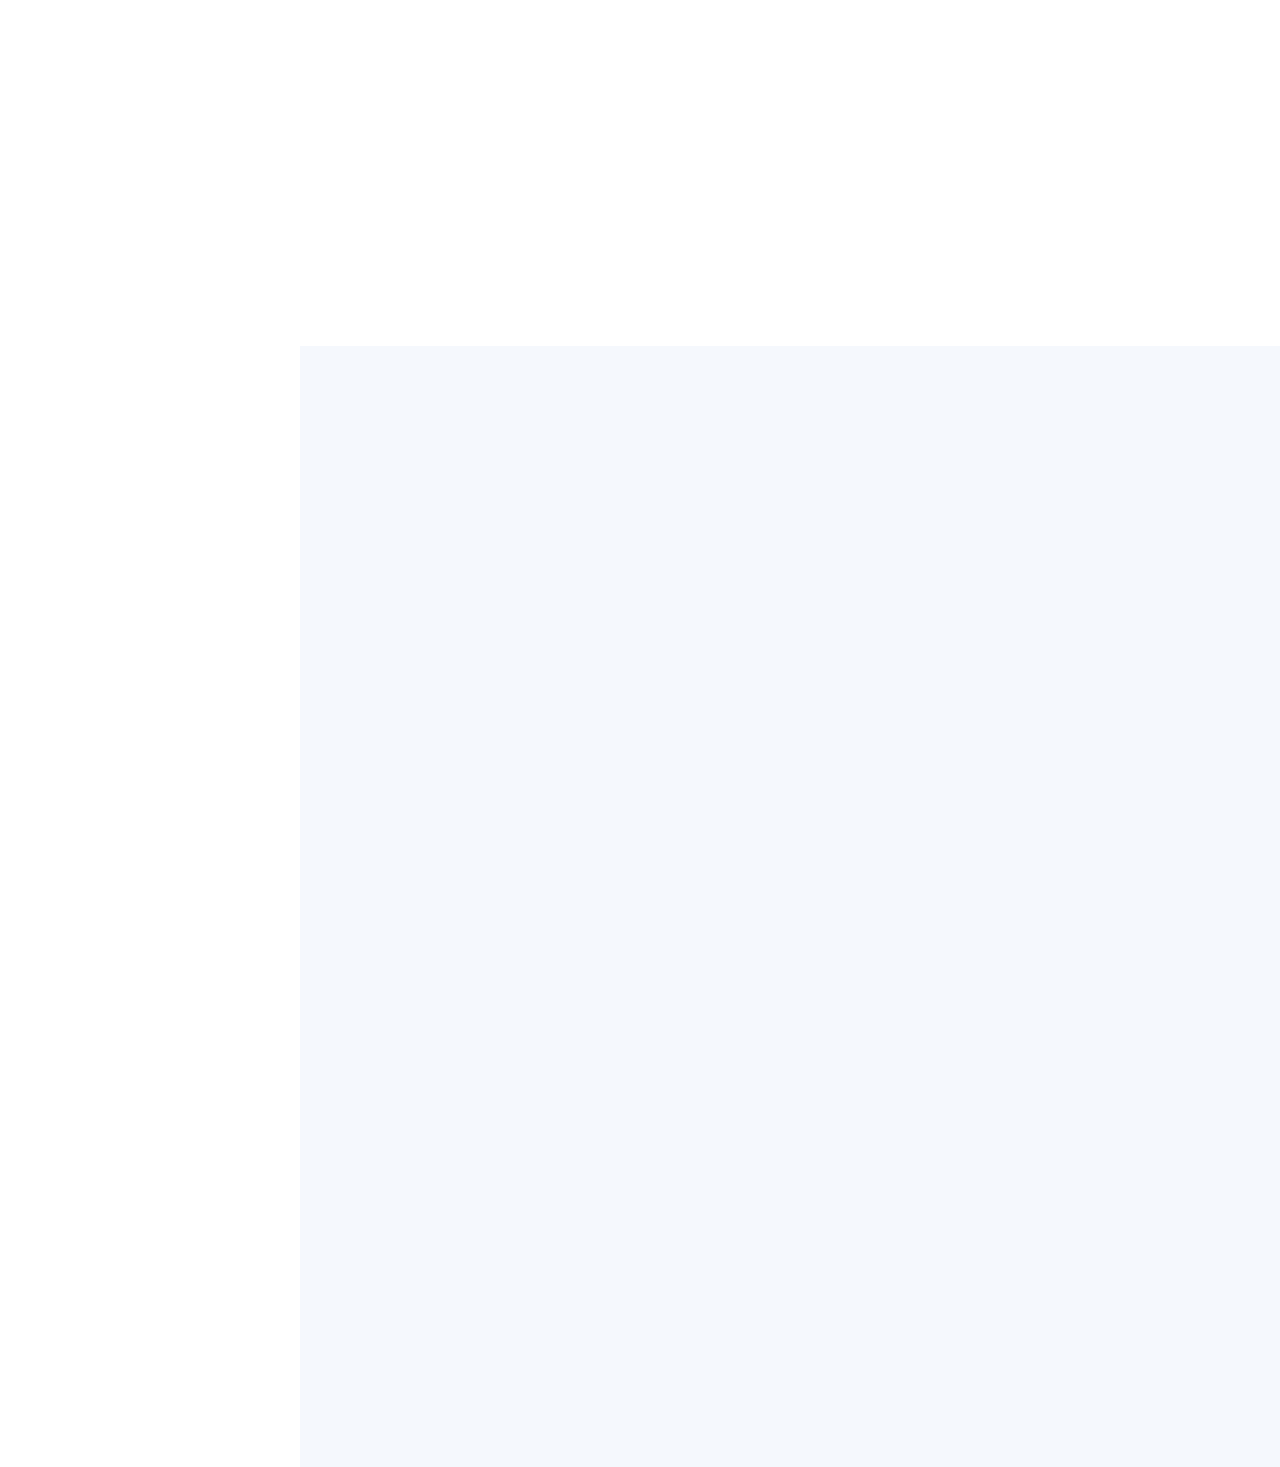
==== commit 14be0722: "Updated Website" ====
--- a/index.html
+++ b/index.html
@@ -1,71 +1,1314 @@
 <!DOCTYPE html>
 <html lang="en">
+
 <head>
-    <title>Joshua Dierickse</title>
-    <meta charset="UTF-8">
-    <meta http-equiv="X-UA-Compatible" content="IE=edge">
-    <meta name="viewport" content="width=device-width, initial-scale=1.0">
-    <link rel="icon" href="assets/Panda-emoji.png">
-    <link rel="stylesheet" href="style.css"/>
-    <link rel="preconnect" href="https://fonts.googleapis.com">
-    <link rel="preconnect" href="https://fonts.gstatic.com" crossorigin>
-    <link href="https://fonts.googleapis.com/css2?family=JetBrains+Mono&display=swap" rel="stylesheet">
+  <meta charset="utf-8">
+  <meta content="width=device-width, initial-scale=1.0" name="viewport">
+
+  <title>Joshua Dierickse</title>
+  <meta content="" name="description">
+  <meta content="" name="keywords">
+
+  <!-- Favicons -->
+  <link href="assets/img/logos/Panda-emoji.png" rel="icon">
+  <link href="assets/img/logos/Panda-emoji.png" rel="apple-touch-icon">
+
+  <!-- Google Fonts -->
+  <link href="https://fonts.googleapis.com/css?family=Open+Sans:300,300i,400,400i,600,600i,700,700i|Raleway:300,300i,400,400i,500,500i,600,600i,700,700i|Poppins:300,300i,400,400i,500,500i,600,600i,700,700i" rel="stylesheet">
+
+  <!-- Vendor CSS Files -->
+  <link href="assets/vendor/aos/aos.css" rel="stylesheet">
+  <link href="assets/vendor/bootstrap/css/bootstrap.min.css" rel="stylesheet">
+  <link href="assets/vendor/bootstrap-icons/bootstrap-icons.css" rel="stylesheet">
+  <link href="assets/vendor/boxicons/css/boxicons.min.css" rel="stylesheet">
+  <link href="assets/vendor/glightbox/css/glightbox.min.css" rel="stylesheet">
+  <link href="assets/vendor/swiper/swiper-bundle.min.css" rel="stylesheet">
+
+  <!-- Template Main CSS File -->
+  <link href="assets/css/style.css" rel="stylesheet">
 </head>
-    <header>
-        <div class="header-container" id="home-div">
-            <button class="header-text" onClick="document.getElementById('home-div').scrollIntoView();">Home</button>
-            <button class="header-text" onClick="document.getElementById('about-div').scrollIntoView();">About Me</button>
-            <button class="header-text" onClick="document.getElementById('portfolio-div').scrollIntoView();">Portfolio</button>
-            <button class="header-text" onClick="document.getElementById('socials-div').scrollIntoView();">Socials</button>
-            <button class="header-text" onClick="document.getElementById('resume-div').scrollIntoView();">Resume</button>
+
+<body>
+
+  <!-- ======= Mobile nav toggle button ======= -->
+  <i class="bi bi-list mobile-nav-toggle d-xl-none"></i>
+
+  <!-- ======= Header ======= -->
+  <header id="header">
+    <div class="d-flex flex-column">
+
+      <div class="profile">
+        <img src="assets/img/circle-img.jpg" alt="" class="img-fluid rounded-circle">
+        <h1 class="text-light"><a href="index.html">Joshua Dierickse</a></h1>
+        <div class="social-links mt-3 text-center">
+          <a href="https://www.linkedin.com/in/joshua-dierickse-360741207/" class="linkedin"><i class="bx bxl-linkedin"></i></a>
+          <a href="https://github.com/iWolf22" class="github"><i class="bi bi-github"></i></a>
+          <a href="https://twitter.com/DierickseJoshua" class="twitter"><i class="bx bxl-twitter"></i></a>
+          <a href="https://www.facebook.com/joshua.dierickse.9/" class="facebook"><i class="bx bxl-facebook"></i></a>
+          <a href="https://www.instagram.com/joshua.dierickse/" class="instagram"><i class="bx bxl-instagram"></i></a>
         </div>
-        <button class="up-arrow" onClick="document.getElementById('home-div').scrollIntoView();">^</button>
-    <body>
-
-        <div class="info-container">
-            <p class="info-title">Hello, I am Joshua Dierickse</p>
-            <img class="info-photo" src="images/Info-photo.jpg" alt="info photo">
-            <p class="info-text">Welcome to my website, wondering visitor! I am Joshua Dierickse, a young computer enthusiast who is an avid programmer. I currently attend Waterloo Collegiate Institute as a grade 12 student, being passionate in mathematics, science and technology.</p>
-            <hr class="alt-color">
-            <p class="info-text">Throughout my academic career I have been awarded with the honour role in grades 9, 10 and 11 for my high 90s grades. Furthermore, I was prized with the prestigious computer science merit award for both grades 11 and 12.</p>
-            <hr class="alt-color">
-            <p class="info-text">Not only do I excel academically but I am also an active leader in my local and school communities. At school, I am a part of numerous clubs and sport teams, a shortened list being: the varsity hockey team, track and field, coding club and chess club which I lead as an exec.</p>
-            <hr class="alt-color">
-            <p class="info-text">In my community, I am the assistant captain on my competitive hockey team. I also enjoy giving back to the hockey community too by refereeing hockey games for Waterloo Minor Hockey and K-W Inline Hockey League both of which I am currently employed.</p>
-            <hr class="alt-color">
-            <p class="info-text"> * Note this website was made only for desktop computers with a 1080p monitor</p>
+      </div>
+
+      <nav id="navbar" class="nav-menu navbar">
+        <ul>
+          <li><a href="#hero" class="nav-link scrollto active"><i class="bx bx-home"></i> <span>Home</span></a></li>
+          <li style="padding-top: 5px;"><a href="#about" class="nav-link scrollto"><i class="bx bx-user"></i> <span>About</span></a></li>
+          <li><a href="#skills" class="nav-link scrollto"><i class="bi bi-laptop"></i> <span>Skills</span></a></li>
+          <li><a href="#resume" class="nav-link scrollto"><i class="bx bx-file-blank"></i> <span>Resume</span></a></li>
+          <li style="padding-top: 5px;"><a href="#portfolio" class="nav-link scrollto"><i class="bx bx-book-content"></i> <span>Portfolio</span></a></li>
+        </ul>
+      </nav><!-- .nav-menu -->
+    </div>
+  </header><!-- End Header -->
+
+  <!-- ======= Hero Section ======= -->
+  <section id="hero" class="d-flex flex-column justify-content-center align-items-center">
+    <div class="hero-container" data-aos="fade-in">
+      <h1>Joshua Dierickse</h1>
+      <p>I'm a <span class="typed" data-typed-items="Programmer, Software Developer, Game Developer, Web Developer, Graphic Artist"></span></p>
+    </div>
+  </section><!-- End Hero -->
+
+  <main id="main">
+
+    <!-- ======= About Section ======= -->
+    <section id="about" class="about">
+      <div class="container">
+
+        <div class="section-title" data-aos="fade-in">
+          <h2>About</h2>
+          <p>Welcome to my personal website wondering visitor! I am Joshua Dierickse, a young computer enthusiast who is an avid programmer. Aside from just being a code money, I also enjoy hockey 🏒, running 👟, mountain biking 🚲, and chess. I hope you enjoy your time here.</p>
         </div>
 
-        <div class="carousel-container" id="about-div">
-            <p class="info-title">About Me Slideshow</p>
-            <div class="sub-carousel-container">
-                <script type="text/javascript" src="carousel-slider.js"></script>
-                <p class="carousel-arrow" onclick="carousel_slider('left')">←</p>
-                <img class="carousel-photo" id="carousel-picture" src="carousel-images/carousel-photo-1.jpg" alt="carousel photo">
-                <p class="carousel-arrow" onclick="carousel_slider('right')">→</p>
-                <p class="carousel-counter" id="carousel-number">1/6</p>
-                <p class="carousel-text" id="carousel-writing">Shad Carleton Design Group Two's Prototype "Symphony Strips"</p>
-            </div>
+        <div class="row">
+          <div class="col-lg-4" data-aos="fade-right">
+            <img src="assets/img/profile-img.jpg" class="img-fluid" alt="">
+          </div>
+          <div class="col-lg-8 pt-4 pt-lg-0 content" data-aos="fade-left">
+            <h3>Software, Web &amp; Game Developer.</h3>
+            <div class="row">
+
+              <p>
+                As a software, web, and game developer, I have a strong passion for putting my skills to the test by crafting software which proves itself to be intuitive and resourceful to the end user. For the past 5 years, I enjoyed creating countless silly video games in Pygame, JSwing, and Unity, as well as tinkering around with Arduino hardware projects. I am a huge fan of Hackaton's too, participating in over 4 and always being open to teaming up with others. Lastly, I also develop for the web too, having knowledge and experience of both front-end and back-end development.
+              </p>
+              <div class="col-lg-6">
+                <ul>
+                  <li><i class="bi bi-chevron-right"></i> <strong>Birthday:</strong> <span>2 November 2005</span></li>
+                  <li><i class="bi bi-chevron-right"></i> <strong>Website:</strong> <span>www.example.com</span></li>
+                  <li><i class="bi bi-chevron-right"></i> <strong>Phone:</strong> <span>+1 519 505 2596</span></li>
+                  <li><i class="bi bi-chevron-right"></i> <strong>City:</strong> <span>Waterloo, Ontario, Canada</span></li>
+                </ul>
+              </div>
+              <div class="col-lg-6">
+                <ul>
+                  <li><i class="bi bi-chevron-right"></i> <strong>Age:</strong> <span>17</span></li>
+                  <li><i class="bi bi-chevron-right"></i> <strong>Degree:</strong> <span>Bachelors of Computer Science</span></li>
+                  <li><i class="bi bi-chevron-right"></i> <strong>Email:</strong> <span>joshua.dierickse@gmail.com</span></li>
+                  <li><i class="bi bi-chevron-right"></i> <strong>Freelance:</strong> <span>Available</span></li>
+                </ul>
+              </div>
+            </div>
+            <p>
+              
+            </p>
+          </div>
         </div>
 
-        <div id="portfolio-div">
-            <script src="portfolio-generator.js"></script>
+      </div>
+    </section><!-- End About Section -->
+      
+  </div>
+
+    <!-- ======= Skills Section ======= -->
+    <section id="skills" class="skills section-bg">
+      <div class="container" data-aos="fade-in">
+
+        <div class="section-title">
+          <h2>Skills</h2>
+          <p>Here is a list of all the programming languages I currently know! Click on each item for more information. Note that the percentages are completely subjective, if you would like a better understanding of my competence in a certain programming language, I highly recommend a trip to my <a target="_blank" href="https://github.com/iWolf22" class="btn-primary">GitHub account</a> where you can check out the source code of any one of my projects.</p>
         </div>
 
-        <div id="socials-div">
-            <script src="social-media-generator.js"></script>
+        <div class="row skills-content">
+
+          <div class="col-lg-6" data-aos="fade-up">
+
+            <div onclick="colorChange('buttonId1')" id="buttonId1" class="progress" type="button" data-bs-toggle="collapse" data-bs-target="#collapseId1" aria-expanded="false" aria-controls="collapseId1">
+              <span class="skill">Python <i class="val">95%</i></span>
+              <div class="progress-bar-wrap">
+                <div class="progress-bar" role="progressbar" aria-valuenow="95" aria-valuemin="0" aria-valuemax="95"></div>
+              </div>
+            </div>
+            <div onclick="colorChange('buttonId1')" class="collapse expand-content" id="collapseId1" type="button" data-bs-toggle="collapse" data-bs-target="#collapseId1" aria-expanded="false" aria-controls="collapseId1">
+                <p>📚 Learned Python from Algoritmika's international school of programming</p>
+                <p>📚 Learned Python a second time with Grade 11 Computer Science</p>
+                <p>📚 Learned competitive programming from Olympiads School with Python</p>
+                <p>🛠️ Built over 5 apps and video games with Pygame and Tkinter</p>
+                <p>🏫 Taught Python to students from grades 4 to 8 with HomeworkHub Tutoring</p>
+            </div>
+
+            <div onclick="colorChange('buttonId2')" id="buttonId2" class="progress" type="button" data-bs-toggle="collapse" data-bs-target="#collapseId2" aria-expanded="false" aria-controls="collapseId2">
+              <span class="skill">C++ <i class="val">85%</i></span>
+              <div class="progress-bar-wrap">
+                <div class="progress-bar" role="progressbar" aria-valuenow="85" aria-valuemin="0" aria-valuemax="85"></div>
+              </div>
+            </div>
+            <div onclick="colorChange('buttonId2')" class="collapse expand-content" id="collapseId2" type="button" data-bs-toggle="collapse" data-bs-target="#collapseId2" aria-expanded="false" aria-controls="collapseId2">
+              <p>📚 Self-taught C++ from Coursera</p>
+              <p>📚 Learned C++ in Grade 11 Computer Engineering</p>
+              <p>🛠️ Built countless Arduino circuits powered by C++</p>
+              <p>🏫 Taught C++ and Arduino circuits at weekly WCI Robotics Club meetings</p>
+            </div>
+
+            <div onclick="colorChange('buttonId3')" id="buttonId3" class="progress" type="button" data-bs-toggle="collapse" data-bs-target="#collapseId3" aria-expanded="false" aria-controls="collapseId3">
+              <span class="skill">Java <i class="val">65%</i></span>
+              <div class="progress-bar-wrap">
+                <div class="progress-bar" role="progressbar" aria-valuenow="65" aria-valuemin="0" aria-valuemax="65"></div>
+              </div>
+            </div>
+            <div onclick="colorChange('buttonId3')" class="collapse expand-content" id="collapseId3" type="button" data-bs-toggle="collapse" data-bs-target="#collapseId3" aria-expanded="false" aria-controls="collapseId3">
+              <p>📚 Learned Java from Grade 12 Computer Science</p>
+              <p>🛠️ Built a couple of apps with Java Swing</p>
+            </div>
+
+          </div>
+
+          <div class="col-lg-6" data-aos="fade-up" data-aos-delay="100">
+
+            <div onclick="colorChange('buttonId4')" id="buttonId4" class="progress" type="button" data-bs-toggle="collapse" data-bs-target="#collapseId4" aria-expanded="false" aria-controls="collapseId4">
+              <span class="skill">HTML <i class="val">100%</i></span>
+              <div class="progress-bar-wrap">
+                <div class="progress-bar" role="progressbar" aria-valuenow="100" aria-valuemin="0" aria-valuemax="100"></div>
+              </div>
+            </div>
+            <div onclick="colorChange('buttonId4')" class="collapse expand-content" id="collapseId4" type="button" data-bs-toggle="collapse" data-bs-target="#collapseId4" aria-expanded="false" aria-controls="collapseId4">
+              <p>📚 Learned HTML formally with an online Udemy course</p>
+              <p>🛠️ Built a few websites with HTML</p>
+            </div>
+
+            <div onclick="colorChange('buttonId5')" id="buttonId5" class="progress" type="button" data-bs-toggle="collapse" data-bs-target="#collapseId5" aria-expanded="false" aria-controls="collapseId5">
+              <span class="skill">CSS <i class="val">80%</i></span>
+              <div class="progress-bar-wrap">
+                <div class="progress-bar" role="progressbar" aria-valuenow="80" aria-valuemin="0" aria-valuemax="100"></div>
+              </div>
+            </div>
+            <div onclick="colorChange('buttonId5')" class="collapse expand-content" id="collapseId5" type="button" data-bs-toggle="collapse" data-bs-target="#collapseId5" aria-expanded="false" aria-controls="collapseId5">
+              <p>📚 Learned CSS formally with an online Udemy course</p>
+              <p>🛠️ Built a few websites with CSS, flexbox, grid, and boostrap</p>
+            </div>
+
+            <div onclick="colorChange('buttonId6')" id="buttonId6" class="progress" type="button" data-bs-toggle="collapse" data-bs-target="#collapseId6" aria-expanded="false" aria-controls="collapseId6">
+              <span class="skill">JavaScript <i class="val">55%</i></span>
+              <div class="progress-bar-wrap">
+                <div class="progress-bar" role="progressbar" aria-valuenow="55" aria-valuemin="0" aria-valuemax="100"></div>
+              </div>
+            </div>
+            <div onclick="colorChange('buttonId6')" class="collapse expand-content" id="collapseId6" type="button" data-bs-toggle="collapse" data-bs-target="#collapseId6" aria-expanded="false" aria-controls="collapseId6">
+              <p>📚 Learned JavaScript formally with an online Udemy course</p>
+              <p>🛠️ Built a few websites with JavaScript and NodeJS</p>
+            </div>
+          </div>
         </div>
-
-        <div class="resume-container" id="resume-div">
-            <p class="info-title">Joshua Dierickse's Resume</p>
-                <embed class="resume-format" src="assets/Joshua Dierickse's Resume.pdf"/>
+      </div>
+    </section><!-- End Skills Section -->
+
+    <!-- ======= Resume Section ======= -->
+    <section id="resume" class="resume">
+      <div class="container">
+
+        <div class="section-title" data-aos="fade-in">
+          <h2>Resume</h2>
+          <p>Here is a copy of my resume, it maybe dated depending on the last time I updated my personal website. I am always open to intership, CO-OP, and freelance opportunities! If you would like a pdf copy of resume, <a href="" class="btn-primary" data-bs-toggle="modal" data-bs-target="#resumeModal">click here</a>.</p>
         </div>
-    </body>
-
-    <footer>
-        <div class="header-container top-margin">
-            <a href="./11.3 TinDog Project/index.html" class="header-text">TinDog Website</a>
-            <p class="info-title smaller-font">© Copyright 2022 Joshua Dierickse</p>
+
+        <div class="row">
+          <div class="col-lg-6" data-aos="fade-up">
+
+            <h3 class="resume-title">Education</h3>
+            <div class="resume-item">
+              <h4>University of Waterloo</h4>
+              <h5>2023 - 2028</h5>
+              <p><em>Bachelor of Computer Science (CO-OP)</em></p>
+              <p>Will be attending the University of Waterloo this coming 2023 fall semester for Honours Computer Science.</p>
+            </div>
+
+            <div class="resume-item">
+              <h4>Waterloo Collegiate Institute (WCI)</h4>
+              <h5>2018 - 2023</h5>
+              <p><em>High School Diploma</em></p>
+              <p><b>Academics:</b> 98.33% admission average</p>
+              <p><b>Extracurriculars:</b> Astronomy Club • Computer Science Club • Debate Club • DECA • Fed Prov • Web Dev Club</p>
+              <p><b>Sports:</b> Cross Country • Track and Field • Ultimate Frisbee • Varsity Hockey</p>
+            </div>
+
+            <div class="resume-item">
+              <h4>WCI Chess Club President</h4>
+              <h5>2021 - 2023</h5>
+              <ul>
+                <li>Led weekly meetings where players could play chess, partake in lessons, and join a vibrant community</li>
+                <li>Marketed the club with posters, social media postings, PA announcements and the club fair</li>
+                <li>Organized three in-person chess tournaments with neighbouring high schools</li>
+              </ul>
+            </div>
+
+            <div class="resume-item">
+              <h4>WCI Robotics Club Co-President</h4>
+              <h5>2022 - 2023</h5>
+              <ul>
+                <li>Led weekly lessons, teaching students how to build Arduino circuits and code their creations with C++</li>
+                <li>Taught students various computer components through a PC disassembly and reassembly workshop</li>
+              </ul>
+            </div>
+          </div>
+
+          <div class="col-lg-6" data-aos="fade-up" data-aos-delay="100">
+            <h3 class="resume-title">Experience</h3>
+
+            <div class="resume-item">
+              <h4>HomeworkHub Tutoring</h4>
+              <h5>2023 - Present</h5>
+              <p><em>Python Instructor</em></p>
+              <ul>
+                <li>Taught an 8 week long introductory course to python</li>
+                <li>Instructed 6-8 students weekly over Zoom, with slide presentations and Replit assignments</li>
+              </ul>
+            </div>
+
+            <div class="resume-item">
+              <h4>Waterloo Minor Hockey</h4>
+              <h5>2018 - Present</h5>
+              <p><em>Referee</em></p>
+              <ul>
+                <li>Officiated ice hockey at competitive levels ranging from U8 house league to U12 AAA</li>
+                <li>Learned how to perform professionally and proficiently under high-stress and pressure situations </li>
+                <li>Communicated non-verbally and verbally with on-ice players, coaching staff and arena fans</li>
+                <li>Deescalated hostile incidents and ensured a safe and fair game for all players</li>
+              </ul>
+            </div>
+            
+            <div class="resume-item">
+              <h4>K-W Inline Hockey League</h4>
+              <h5>2019 - 2022</h5>
+              <p><em>Head Referee</em></p>
+              <ul>
+                <li>Led our small team of three inline referees in officiating the niche sport of incline hockey</li>
+              </ul>
+            </div>
+
+            <div class="resume-item">
+              <h4>Gutter Guys Plus</h4>
+              <h5>2021 - 2021</h5>
+              <p><em>Exterior House Detailer</em></p>
+              <ul>
+                <li>Worked efficiently while cleaning gutters, polishing windows, and scrubbing siding</li>
+                <li>Cooperated and communicated with fellow team members to maximize teamwork potential</li>
+              </ul>
+            </div>
+          </div>
         </div>
-    </footer>
-</html>
+      </div>
+
+    <!-- Resume Modal -->
+    <div class="container">
+      <div class="modal fade modal-front" id="resumeModal" tabindex="-1" aria-labelledby="resumeModalLabel" aria-hidden="true">
+        <div class="modal-dialog modal-dialog-centered modal-xl">
+          <div class="modal-content modal-resume">
+            <div class="modal-header border-0">
+              <h5 class="modal-title" id="resumeModalLabel">Joshua Dierickse's Resume</h5>
+              <button type="button" class="btn-close modal-x-button" data-bs-dismiss="modal" aria-label="Close"></button>
+            </div>
+            <div class="modal-body">
+              <embed src="./assets/img/Joshua Dierickse Resume.pdf" type="application/pdf" width="100%" height="100%"/>
+            </div>
+          </div>
+        </div>
+      </div>
+    </div>
+
+
+    </section><!-- End Resume Section -->
+
+    <!-- ======= Portfolio Section ======= -->
+    <section id="portfolio" class="portfolio section-bg">
+      <div class="container">
+
+        <div class="section-title" data-aos="fade-in">
+          <h2>Programming Portfolio</h2>
+          <p>Here is my programming portfolio which houses some of my best apps, websites, and video games! Feel free to further explore the projects by clicking on them for more information. Also, sort through them with the navigation bar above the projects.</p>
+        </div>
+
+        <div class="row" data-aos="fade-up">
+          <div class="col-lg-12 d-flex justify-content-center">
+            <ul id="portfolio-flters">
+              <li data-filter="*" class="filter-active">All</li>
+              <li data-filter=".filter-python">Python</li>
+              <li data-filter=".filter-c">C++</li>
+              <li data-filter=".filter-java">Java</li>
+              <li data-filter=".filter-web">Web</li>
+            </ul>
+          </div>
+        </div>
+
+        <div class="row portfolio-container" data-aos="fade-up" data-aos-delay="100">
+
+          <div class="col-lg-4 col-md-6 portfolio-item filter-python">
+            <div class="portfolio-wrap" data-bs-toggle="modal" data-bs-target="#portfolio-1-Modal">
+              <img src="assets/img/portfolio/portfolio-1/img-1.png" class="img-fluid" alt="">
+              <div class="portfolio-info">
+                <h4>Flappy Bird Pygame</h4>
+                <p>A Flappy Bird clone made in Pygame.</p>
+              </div>
+            </div>
+          </div>
+          <div class="container">
+            <div class="modal fade modal-front" id="portfolio-1-Modal" tabindex="-1" aria-labelledby="portfolio-1-ModalLabel" aria-hidden="true">
+              <div class="modal-dialog modal-xl">
+                <div class="modal-content">
+                  <div class="modal-header border-0">
+                    <h5 class="modal-title" id="portfolio-1-ModalLabel">Flappy Bird Pygame</h5>
+                    <button type="button" class="btn-close modal-x-button" data-bs-dismiss="modal" aria-label="Close"></button>
+                  </div>
+                  <div class="modal-body modal-portfolio">
+                    <div class="col-lg-5 modal-text">
+                      <h3 class="modal-sub-title">Project Description</h3>
+                      <p>This is a flappy bird clone I made for a grade 11 communication technology class using the well-known python library Pygame. Although I have created many games in the past, this one is by far the most well-done and polished, which is why I choose to showcase it in my portfolio. If you happen to have some free time I would strongly recommend trying the game for yourself on Replit or checking out the source code on GitHub via the links below.</p>
+                      <h3 class="modal-sub-title">Project Links</h3>
+                      <div class="modal-flex">
+                        <a href="https://github.com/iWolf22/Flappy-Bird-Pygame" target="_blank">
+                          <div>
+                            <img src="./assets/img/logos/Github-photo.png" alt="Github Logo"/>
+                            <p>Github</p>
+                          </div>
+                        </a>
+                        <a href="https://replit.com/@JoshuaDierickse/Flappy-Bird-40?v=1" target="_blank">
+                          <div>
+                            <img src="./assets/img/logos/Replit-photo.png" alt="Replit Logo"/>
+                            <p>Replit</p>
+                          </div>
+                        </a>
+                        <a href="https://www.youtube.com/watch?v=t1157xhHw74" target="_blank">
+                          <div>
+                            <img src="./assets/img/logos/Youtube-photo.png" alt="Youtube Logo"/>
+                            <p>Youtube</p>
+                          </div>
+                        </a>
+                      </div>
+                    </div>
+                    <div id="carousel-portfolio-1" class="carousel slide col-lg-7 black-carousel" data-bs-ride="carousel">
+                      <div class="carousel-indicators">
+                        <button type="button" data-bs-target="#carousel-portfolio-1" data-bs-slide-to="0" class="active" aria-current="true" aria-label="Slide 1"></button>
+                        <button type="button" data-bs-target="#carousel-portfolio-1" data-bs-slide-to="1" aria-label="Slide 2"></button>
+                        <button type="button" data-bs-target="#carousel-portfolio-1" data-bs-slide-to="2" aria-label="Slide 3"></button>
+                        <button type="button" data-bs-target="#carousel-portfolio-1" data-bs-slide-to="3" aria-label="Slide 4"></button>
+                        <button type="button" data-bs-target="#carousel-portfolio-1" data-bs-slide-to="4" aria-label="Slide 5"></button>
+                      </div>
+                      <div class="carousel-inner">
+                        <div class="carousel-item active">
+                          <img src="./assets/img/portfolio/portfolio-1/img-1.png" class="d-block w-100" alt="...">
+                          <div class="carousel-caption d-none d-md-block">
+                            <h5><mark>Game Play 1</mark></h5>
+                          </div>
+                        </div>
+                        <div class="carousel-item">
+                          <img src="./assets/img/portfolio/portfolio-1/img-2.png" class="d-block w-100" alt="...">
+                          <div class="carousel-caption d-none d-md-block">
+                            <h5><mark>Game Play 2</mark></h5>
+                          </div>
+                        </div>
+                        <div class="carousel-item">
+                          <img src="./assets/img/portfolio/portfolio-1/img-3.png" class="d-block w-100" alt="...">
+                          <div class="carousel-caption d-none d-md-block">
+                            <h5><mark>Game Play 3</mark></h5>
+                          </div>
+                        </div>
+                        <div class="carousel-item">
+                          <img src="./assets/img/portfolio/portfolio-1/img-4.png" class="d-block w-100" alt="...">
+                          <div class="carousel-caption d-none d-md-block">
+                            <h5><mark>Home Screen</mark></h5>
+                          </div>
+                        </div>
+                        <div class="carousel-item">
+                          <img src="./assets/img/portfolio/portfolio-1/img-5.png" class="d-block w-100" alt="...">
+                          <div class="carousel-caption d-none d-md-block">
+                            <h5><mark>Shop Screen</mark></h5>
+                          </div>
+                        </div>
+                      </div>
+                      <button class="carousel-control-prev" type="button" data-bs-target="#carousel-portfolio-1" data-bs-slide="prev">
+                        <span class="carousel-control-prev-icon" aria-hidden="true"></span>
+                        <span class="visually-hidden">Previous</span>
+                      </button>
+                      <button class="carousel-control-next" type="button" data-bs-target="#carousel-portfolio-1" data-bs-slide="next">
+                        <span class="carousel-control-next-icon" aria-hidden="true"></span>
+                        <span class="visually-hidden">Next</span>
+                      </button>
+                    </div>
+                  </div>
+                </div>
+              </div>
+            </div>
+          </div>
+
+          <div class="col-lg-4 col-md-6 portfolio-item filter-java">
+            <div class="portfolio-wrap" data-bs-toggle="modal" data-bs-target="#portfolio-2-Modal">
+              <img src="assets/img/portfolio/portfolio-2/img-1.png" class="img-fluid" alt="">
+              <div class="portfolio-info">
+                <h4>Java Chess</h4>
+                <p>A chess game built from Java Swing.</p>
+              </div>
+            </div>
+          </div>
+          <div class="container">
+            <div class="modal fade modal-front" id="portfolio-2-Modal" tabindex="-1" aria-labelledby="portfolio-2-ModalLabel" aria-hidden="true">
+              <div class="modal-dialog modal-xl">
+                <div class="modal-content">
+                  <div class="modal-header border-0">
+                    <h5 class="modal-title" id="portfolio-1-ModalLabel">Java Chess</h5>
+                    <button type="button" class="btn-close modal-x-button" data-bs-dismiss="modal" aria-label="Close"></button>
+                  </div>
+                  <div class="modal-body modal-portfolio">
+                    <div class="col-lg-5 modal-text">
+                      <h3 class="modal-sub-title">Project Description</h3>
+                      <p>This is a fun little chess game a friend and I made for our grade 12 computer science final. It is created with over 2000+ lines of Java code, spread over 6 organised files. The multiplayer version of our chess game is currently fully functional with unique piece movements, like pawn promotions, castling, and en passant. Furthermore, utilizing our advanced algorithms the game also has built-in check/checkmate detection and can even tell if a certain position is considered to be a stalemate.</p>
+                      <h3 class="modal-sub-title">Project Links</h3>
+                      <div class="modal-flex">
+                        <a href="https://github.com/iWolf22/Java-Chess" target="_blank">
+                          <div>
+                            <img src="./assets/img/logos/Github-photo.png" alt="Github Logo"/>
+                            <p>Github</p>
+                          </div>
+                        </a>
+                        <a href="https://replit.com/@TintinBS/Chess?v=1" target="_blank">
+                          <div>
+                            <img src="./assets/img/logos/Replit-photo.png" alt="Replit Logo"/>
+                            <p>Replit</p>
+                          </div>
+                        </a>
+                        <a href="https://www.youtube.com/watch?v=mo3MB4qB6r8" target="_blank">
+                          <div>
+                            <img src="./assets/img/logos/Youtube-photo.png" alt="Youtube Logo"/>
+                            <p>Youtube</p>
+                          </div>
+                        </a>
+                      </div>
+                    </div>
+                    <div id="carousel-portfolio-2" class="carousel slide col-lg-7 black-carousel" data-bs-ride="carousel">
+                      <div class="carousel-indicators">
+                        <button type="button" data-bs-target="#carousel-portfolio-2" data-bs-slide-to="0" class="active" aria-current="true" aria-label="Slide 1"></button>
+                        <button type="button" data-bs-target="#carousel-portfolio-2" data-bs-slide-to="1" aria-label="Slide 2"></button>
+                        <button type="button" data-bs-target="#carousel-portfolio-2" data-bs-slide-to="2" aria-label="Slide 3"></button>
+                        <button type="button" data-bs-target="#carousel-portfolio-2" data-bs-slide-to="3" aria-label="Slide 4"></button>
+                        <button type="button" data-bs-target="#carousel-portfolio-2" data-bs-slide-to="4" aria-label="Slide 5"></button>
+                        <button type="button" data-bs-target="#carousel-portfolio-2" data-bs-slide-to="5" aria-label="Slide 6"></button>
+                        <button type="button" data-bs-target="#carousel-portfolio-2" data-bs-slide-to="6" aria-label="Slide 7"></button>
+                      </div>
+                      <div class="carousel-inner">
+                        <div class="carousel-item active">
+                          <img src="./assets/img/portfolio/portfolio-2/img-1.png" class="d-block w-100" alt="...">
+                          <div class="carousel-caption d-none d-md-block">
+                            <h5><mark>Game Play 1</mark></h5>
+                          </div>
+                        </div>
+                        <div class="carousel-item">
+                          <img src="./assets/img/portfolio/portfolio-2/img-2.png" class="d-block w-100" alt="...">
+                          <div class="carousel-caption d-none d-md-block">
+                            <h5><mark>Game Play 2</mark></h5>
+                          </div>
+                        </div>
+                        <div class="carousel-item">
+                          <img src="./assets/img/portfolio/portfolio-2/img-3.png" class="d-block w-100" alt="...">
+                          <div class="carousel-caption d-none d-md-block">
+                            <h5><mark>Game Play 3</mark></h5>
+                          </div>
+                        </div>
+                        <div class="carousel-item">
+                          <img src="./assets/img/portfolio/portfolio-2/img-4.png" class="d-block w-100" alt="...">
+                          <div class="carousel-caption d-none d-md-block">
+                            <h5><mark>Instructions</mark></h5>
+                          </div>
+                        </div>
+                        <div class="carousel-item">
+                          <img src="./assets/img/portfolio/portfolio-2/img-5.png" class="d-block w-100" alt="...">
+                          <div class="carousel-caption d-none d-md-block">
+                            <h5><mark>Knight Moves</mark></h5>
+                          </div>
+                        </div>
+                        <div class="carousel-item">
+                          <img src="./assets/img/portfolio/portfolio-2/img-6.png" class="d-block w-100" alt="...">
+                          <div class="carousel-caption d-none d-md-block">
+                            <h5><mark>Queen Moves</mark></h5>
+                          </div>
+                        </div>
+                        <div class="carousel-item">
+                          <img src="./assets/img/portfolio/portfolio-2/img-7.png" class="d-block w-100" alt="...">
+                          <div class="carousel-caption d-none d-md-block">
+                            <h5><mark>Home Screen</mark></h5>
+                          </div>
+                        </div>
+                      </div>
+                      <button class="carousel-control-prev" type="button" data-bs-target="#carousel-portfolio-2" data-bs-slide="prev">
+                        <span class="carousel-control-prev-icon" aria-hidden="true"></span>
+                        <span class="visually-hidden">Previous</span>
+                      </button>
+                      <button class="carousel-control-next" type="button" data-bs-target="#carousel-portfolio-2" data-bs-slide="next">
+                        <span class="carousel-control-next-icon" aria-hidden="true"></span>
+                        <span class="visually-hidden">Next</span>
+                      </button>
+                    </div>
+                  </div>
+                </div>
+              </div>
+            </div>
+          </div>
+
+          <div class="col-lg-4 col-md-6 portfolio-item filter-c">
+            <div class="portfolio-wrap" data-bs-toggle="modal" data-bs-target="#portfolio-3-Modal">
+              <img src="assets/img/portfolio/portfolio-3/img-1.jpg" class="img-fluid" alt="">
+              <div class="portfolio-info">
+                <h4>Symphony Strips</h4>
+                <p>A start up from SHAD Carleton 2022</p>
+              </div>
+            </div>
+          </div>
+          <div class="container">
+            <div class="modal fade modal-front" id="portfolio-3-Modal" tabindex="-1" aria-labelledby="portfolio-3-ModalLabel" aria-hidden="true">
+              <div class="modal-dialog modal-xl">
+                <div class="modal-content">
+                  <div class="modal-header border-0">
+                    <h5 class="modal-title" id="portfolio-1-ModalLabel">Symphony Strips</h5>
+                    <button type="button" class="btn-close modal-x-button" data-bs-dismiss="modal" aria-label="Close"></button>
+                  </div>
+                  <div class="modal-body modal-portfolio">
+                    <div class="col-lg-5 modal-text">
+                      <h3 class="modal-sub-title">Project Description</h3>
+                      <p>During the summer of 2022, I was fortunate enough to attend Shad Carleton where a group of fellow students and I (Design Group 2) were given an entrepreneurship challenge with the theme of "wellness". Design Group 2 and I engineered the "Symphony Strip" prototype, which is a strip of ultrasonic sensors wired to an Arduino microcontroller with piezo speakers to play musical notes. The ingenuity behind Symphony Strips is the strip of sensors can be placed along stairwells or hallways, and as someone walks by the row of sensors, series of musical notes will play!</p>
+                      <h3 class="modal-sub-title">Project Links</h3>
+                      <div class="modal-flex">
+                        <a href="https://www.youtube.com/watch?v=H51n_LWxLtI&list=PLVXTFbA6ogSW4xs_EseLQc1wYLO8w1lck&index=6" target="_blank">
+                          <div>
+                            <img src="./assets/img/logos/Youtube-photo.png" alt="Youtube Logo"/>
+                            <p>Github</p>
+                          </div>
+                        </a>
+                        <a href="https://github.com/iWolf22/Symphony_Strips_Program" target="_blank">
+                          <div>
+                            <img src="./assets/img/logos/Replit-photo.png" alt="Github Logo"/>
+                            <p>Replit</p>
+                          </div>
+                        </a>
+                        <a href="https://sites.google.com/carleton.shad.ca/symphony-strips/home" target="_blank">
+                          <div>
+                            <img src="./assets/img/logos/Symphony-strips-photo.png" alt="Symphony Strips Logo"/>
+                            <p>Youtube</p>
+                          </div>
+                        </a>
+                      </div>
+                    </div>
+                    <div id="carousel-portfolio-3" class="carousel slide col-lg-7 black-carousel" data-bs-ride="carousel">
+                      <div class="carousel-indicators">
+                        <button type="button" data-bs-target="#carousel-portfolio-3" data-bs-slide-to="0" class="active" aria-current="true" aria-label="Slide 1"></button>
+                        <button type="button" data-bs-target="#carousel-portfolio-3" data-bs-slide-to="1" aria-label="Slide 2"></button>
+                        <button type="button" data-bs-target="#carousel-portfolio-3" data-bs-slide-to="2" aria-label="Slide 3"></button>
+                        <button type="button" data-bs-target="#carousel-portfolio-3" data-bs-slide-to="3" aria-label="Slide 4"></button>
+                        <button type="button" data-bs-target="#carousel-portfolio-3" data-bs-slide-to="4" aria-label="Slide 5"></button>
+                        <button type="button" data-bs-target="#carousel-portfolio-3" data-bs-slide-to="5" aria-label="Slide 6"></button>
+                        <button type="button" data-bs-target="#carousel-portfolio-3" data-bs-slide-to="6" aria-label="Slide 7"></button>
+                      </div>
+                      <div class="carousel-inner">
+                        <div class="carousel-item active">
+                          <img src="./assets/img/portfolio/portfolio-3/img-1.jpg" class="d-block w-100" alt="...">
+                          <div class="carousel-caption d-none d-md-block">
+                            <h5><mark>Final Product</mark></h5>
+                          </div>
+                        </div>
+                        <div class="carousel-item">
+                          <img src="./assets/img/portfolio/portfolio-3/img-2.jpg" class="d-block w-100" alt="...">
+                          <div class="carousel-caption d-none d-md-block">
+                            <h5><mark>Project Team</mark></h5>
+                          </div>
+                        </div>
+                        <div class="carousel-item">
+                          <img src="./assets/img/portfolio/portfolio-3/img-3.jpg" class="d-block w-100" alt="...">
+                          <div class="carousel-caption d-none d-md-block">
+                            <h5><mark>Materials</mark></h5>
+                          </div>
+                        </div>
+                        <div class="carousel-item">
+                          <img src="./assets/img/portfolio/portfolio-3/img-4.jpg" class="d-block w-100" alt="...">
+                          <div class="carousel-caption d-none d-md-block">
+                            <h5><mark>Building and Coding 1</mark></h5>
+                          </div>
+                        </div>
+                        <div class="carousel-item">
+                          <img src="./assets/img/portfolio/portfolio-3/img-5.jpg" class="d-block w-100" alt="...">
+                          <div class="carousel-caption d-none d-md-block">
+                            <h5><mark>Building and Coding 2</mark></h5>
+                          </div>
+                        </div>
+                        <div class="carousel-item">
+                          <img src="./assets/img/portfolio/portfolio-3/img-6.jpg" class="d-block w-100" alt="...">
+                          <div class="carousel-caption d-none d-md-block">
+                            <h5><mark>Building and Coding 3</mark></h5>
+                          </div>
+                        </div>
+                        <div class="carousel-item">
+                          <img src="./assets/img/portfolio/portfolio-3/img-7.jpg" class="d-block w-100" alt="...">
+                          <div class="carousel-caption d-none d-md-block">
+                            <h5><mark>Building and Coding 4</mark></h5>
+                          </div>
+                        </div>
+                      </div>
+                      <button class="carousel-control-prev" type="button" data-bs-target="#carousel-portfolio-3" data-bs-slide="prev">
+                        <span class="carousel-control-prev-icon" aria-hidden="true"></span>
+                        <span class="visually-hidden">Previous</span>
+                      </button>
+                      <button class="carousel-control-next" type="button" data-bs-target="#carousel-portfolio-3" data-bs-slide="next">
+                        <span class="carousel-control-next-icon" aria-hidden="true"></span>
+                        <span class="visually-hidden">Next</span>
+                      </button>
+                    </div>
+                  </div>
+                </div>
+              </div>
+            </div>
+          </div>
+
+          <div class="col-lg-4 col-md-6 portfolio-item filter-python">
+            <div class="portfolio-wrap" data-bs-toggle="modal" data-bs-target="#portfolio-4-Modal">
+              <img src="assets/img/portfolio/portfolio-4/img-1.png" class="img-fluid" alt="">
+              <div class="portfolio-info">
+                <h4>Space Invaders</h4>
+                <p>A Space Invaders game made in Pygame.</p>
+              </div>
+            </div>
+          </div>
+          <div class="container">
+            <div class="modal fade modal-front" id="portfolio-4-Modal" tabindex="-1" aria-labelledby="portfolio-4-ModalLabel" aria-hidden="true">
+              <div class="modal-dialog modal-xl">
+                <div class="modal-content">
+                  <div class="modal-header border-0">
+                    <h5 class="modal-title" id="portfolio-1-ModalLabel">Space Invaders</h5>
+                    <button type="button" class="btn-close modal-x-button" data-bs-dismiss="modal" aria-label="Close"></button>
+                  </div>
+                  <div class="modal-body modal-portfolio">
+                    <div class="col-lg-5 modal-text">
+                      <h3 class="modal-sub-title">Project Description</h3>
+                      <p>Here is a cool Space Invaders game I made back when I was younger. It has over 14 unique levels where the player must defeat the endless waves of aliens! The game also incorporates 4 distinct powerups which include: piercing bullets, extra bullets, extra health and regeneration, which enables the player to customize their avatar's abilities. Feel free to check out the program on Replit or Github.</p>
+                      <h3 class="modal-sub-title">Project Links</h3>
+                      <div class="modal-flex">
+                        <a href="https://github.com/iWolf22/Space_Invaders" target="_blank">
+                          <div>
+                            <img src="./assets/img/logos/Github-photo.png" alt="Github Logo"/>
+                            <p>Github</p>
+                          </div>
+                        </a>
+                        <a href="https://replit.com/@JoshuaDierickse/Space-Invaders?v=1" target="_blank">
+                          <div>
+                            <img src="./assets/img/logos/Replit-photo.png" alt="Replit Logo"/>
+                            <p>Replit</p>
+                          </div>
+                        </a>
+                      </div>
+                    </div>
+                    <div id="carousel-portfolio-4" class="carousel slide col-lg-7 black-carousel" data-bs-ride="carousel">
+                      <div class="carousel-indicators">
+                        <button type="button" data-bs-target="#carousel-portfolio-4" data-bs-slide-to="0" class="active" aria-current="true" aria-label="Slide 1"></button>
+                        <button type="button" data-bs-target="#carousel-portfolio-4" data-bs-slide-to="1" aria-label="Slide 2"></button>
+                        <button type="button" data-bs-target="#carousel-portfolio-4" data-bs-slide-to="2" aria-label="Slide 3"></button>
+                        <button type="button" data-bs-target="#carousel-portfolio-4" data-bs-slide-to="3" aria-label="Slide 4"></button>
+                        <button type="button" data-bs-target="#carousel-portfolio-4" data-bs-slide-to="4" aria-label="Slide 5"></button>
+                        <button type="button" data-bs-target="#carousel-portfolio-4" data-bs-slide-to="5" aria-label="Slide 6"></button>
+                        <button type="button" data-bs-target="#carousel-portfolio-4" data-bs-slide-to="6" aria-label="Slide 7"></button>
+                      </div>
+                      <div class="carousel-inner">
+                        <div class="carousel-item active">
+                          <img src="./assets/img/portfolio/portfolio-4/img-1.png" class="d-block w-100" alt="...">
+                          <div class="carousel-caption d-none d-md-block">
+                            <h5><mark>Game Play 1</mark></h5>
+                          </div>
+                        </div>
+                        <div class="carousel-item">
+                          <img src="./assets/img/portfolio/portfolio-4/img-2.png" class="d-block w-100" alt="...">
+                          <div class="carousel-caption d-none d-md-block">
+                            <h5><mark>Game Play 2</mark></h5>
+                          </div>
+                        </div>
+                        <div class="carousel-item">
+                          <img src="./assets/img/portfolio/portfolio-4/img-3.png" class="d-block w-100" alt="...">
+                          <div class="carousel-caption d-none d-md-block">
+                            <h5><mark>Game Play 3</mark></h5>
+                          </div>
+                        </div>
+                        <div class="carousel-item">
+                          <img src="./assets/img/portfolio/portfolio-4/img-4.png" class="d-block w-100" alt="...">
+                          <div class="carousel-caption d-none d-md-block">
+                            <h5><mark>Power Up Options 1</mark></h5>
+                          </div>
+                        </div>
+                        <div class="carousel-item">
+                          <img src="./assets/img/portfolio/portfolio-4/img-5.png" class="d-block w-100" alt="...">
+                          <div class="carousel-caption d-none d-md-block">
+                            <h5><mark>Power Up Options 2</mark></h5>
+                          </div>
+                        </div>
+                        <div class="carousel-item">
+                          <img src="./assets/img/portfolio/portfolio-4/img-6.png" class="d-block w-100" alt="...">
+                          <div class="carousel-caption d-none d-md-block">
+                            <h5><mark>Home Screen</mark></h5>
+                          </div>
+                        </div>
+                        <div class="carousel-item">
+                          <img src="./assets/img/portfolio/portfolio-4/img-7.png" class="d-block w-100" alt="...">
+                          <div class="carousel-caption d-none d-md-block">
+                            <h5><mark>GAME OVER</mark></h5>
+                          </div>
+                        </div>
+                      </div>
+                      <button class="carousel-control-prev" type="button" data-bs-target="#carousel-portfolio-4" data-bs-slide="prev">
+                        <span class="carousel-control-prev-icon" aria-hidden="true"></span>
+                        <span class="visually-hidden">Previous</span>
+                      </button>
+                      <button class="carousel-control-next" type="button" data-bs-target="#carousel-portfolio-4" data-bs-slide="next">
+                        <span class="carousel-control-next-icon" aria-hidden="true"></span>
+                        <span class="visually-hidden">Next</span>
+                      </button>
+                    </div>
+                  </div>
+                </div>
+              </div>
+            </div>
+          </div>
+
+          <div class="col-lg-4 col-md-6 portfolio-item filter-python">
+            <div class="portfolio-wrap" data-bs-toggle="modal" data-bs-target="#portfolio-5-Modal">
+              <img src="assets/img/portfolio/portfolio-5/img-1.png" class="img-fluid" alt="">
+              <div class="portfolio-info">
+                <h4>2D Tank Game</h4>
+                <p>An eagle eye view tank game made in Pygame.</p>
+              </div>
+            </div>
+          </div>
+          <div class="container">
+            <div class="modal fade modal-front" id="portfolio-5-Modal" tabindex="-1" aria-labelledby="portfolio-5-ModalLabel" aria-hidden="true">
+              <div class="modal-dialog modal-xl">
+                <div class="modal-content">
+                  <div class="modal-header border-0">
+                    <h5 class="modal-title" id="portfolio-1-ModalLabel">Space Invaders</h5>
+                    <button type="button" class="btn-close modal-x-button" data-bs-dismiss="modal" aria-label="Close"></button>
+                  </div>
+                  <div class="modal-body modal-portfolio">
+                    <div class="col-lg-5 modal-text">
+                      <h3 class="modal-sub-title">Project Description</h3>
+                      <p>This is a 2D eagle-eye view tank game I made for my grade 11 computer science summative, just thought I would upload it to GitHub if anyone would like to check it out! Note, if you are trying to download and run the game, you're going to need to install Python and Pygame then you're going to have to run "main.py" or you could also just run it on Replit. I hope you enjoy the game!</p>
+                      <h3 class="modal-sub-title">Project Links</h3>
+                      <div class="modal-flex">
+                        <a href="https://github.com/iWolf22/2D-Tank-Pygame" target="_blank">
+                          <div>
+                            <img src="./assets/img/logos/Github-photo.png" alt="Github Logo"/>
+                            <p>Github</p>
+                          </div>
+                        </a>
+                        <a href="https://replit.com/@JoshuaDierickse/Tank-Game-50?v=1" target="_blank">
+                          <div>
+                            <img src="./assets/img/logos/Replit-photo.png" alt="Replit Logo"/>
+                            <p>Replit</p>
+                          </div>
+                        </a>
+                      </div>
+                    </div>
+                    <div id="carousel-portfolio-5" class="carousel slide col-lg-7 black-carousel" data-bs-ride="carousel">
+                      <div class="carousel-indicators">
+                        <button type="button" data-bs-target="#carousel-portfolio-5" data-bs-slide-to="0" class="active" aria-current="true" aria-label="Slide 1"></button>
+                        <button type="button" data-bs-target="#carousel-portfolio-5" data-bs-slide-to="1" aria-label="Slide 2"></button>
+                        <button type="button" data-bs-target="#carousel-portfolio-5" data-bs-slide-to="2" aria-label="Slide 3"></button>
+                        <button type="button" data-bs-target="#carousel-portfolio-5" data-bs-slide-to="3" aria-label="Slide 4"></button>
+                        <button type="button" data-bs-target="#carousel-portfolio-5" data-bs-slide-to="4" aria-label="Slide 5"></button>
+                        <button type="button" data-bs-target="#carousel-portfolio-5" data-bs-slide-to="5" aria-label="Slide 6"></button>
+                        <button type="button" data-bs-target="#carousel-portfolio-5" data-bs-slide-to="6" aria-label="Slide 7"></button>
+                      </div>
+                      <div class="carousel-inner">
+                        <div class="carousel-item active">
+                          <img src="./assets/img/portfolio/portfolio-5/img-1.png" class="d-block w-100" alt="...">
+                          <div class="carousel-caption d-none d-md-block">
+                            <h5><mark>Game Play 1</mark></h5>
+                          </div>
+                        </div>
+                        <div class="carousel-item">
+                          <img src="./assets/img/portfolio/portfolio-5/img-2.png" class="d-block w-100" alt="...">
+                          <div class="carousel-caption d-none d-md-block">
+                            <h5><mark>Game Play 2</mark></h5>
+                          </div>
+                        </div>
+                        <div class="carousel-item">
+                          <img src="./assets/img/portfolio/portfolio-5/img-3.png" class="d-block w-100" alt="...">
+                          <div class="carousel-caption d-none d-md-block">
+                            <h5><mark>Game Play 3</mark></h5>
+                          </div>
+                        </div>
+                        <div class="carousel-item">
+                          <img src="./assets/img/portfolio/portfolio-5/img-4.png" class="d-block w-100" alt="...">
+                          <div class="carousel-caption d-none d-md-block">
+                            <h5><mark>Game Play 4</mark></h5>
+                          </div>
+                        </div>
+                        <div class="carousel-item">
+                          <img src="./assets/img/portfolio/portfolio-5/img-5.png" class="d-block w-100" alt="...">
+                          <div class="carousel-caption d-none d-md-block">
+                            <h5><mark>Game Play 5</mark></h5>
+                          </div>
+                        </div>
+                        <div class="carousel-item">
+                          <img src="./assets/img/portfolio/portfolio-5/img-6.png" class="d-block w-100" alt="...">
+                          <div class="carousel-caption d-none d-md-block">
+                            <h5><mark>Game Play 6</mark></h5>
+                          </div>
+                        </div>
+                        <div class="carousel-item">
+                          <img src="./assets/img/portfolio/portfolio-5/img-7.png" class="d-block w-100" alt="...">
+                          <div class="carousel-caption d-none d-md-block">
+                            <h5><mark>Home Screen</mark></h5>
+                          </div>
+                        </div>
+                      </div>
+                      <button class="carousel-control-prev" type="button" data-bs-target="#carousel-portfolio-5" data-bs-slide="prev">
+                        <span class="carousel-control-prev-icon" aria-hidden="true"></span>
+                        <span class="visually-hidden">Previous</span>
+                      </button>
+                      <button class="carousel-control-next" type="button" data-bs-target="#carousel-portfolio-5" data-bs-slide="next">
+                        <span class="carousel-control-next-icon" aria-hidden="true"></span>
+                        <span class="visually-hidden">Next</span>
+                      </button>
+                    </div>
+                  </div>
+                </div>
+              </div>
+            </div>
+          </div>
+
+          <div class="col-lg-4 col-md-6 portfolio-item filter-web filter-c">
+            <div class="portfolio-wrap" data-bs-toggle="modal" data-bs-target="#portfolio-6-Modal">
+              <img src="assets/img/portfolio/portfolio-6/img-1.jpg" class="img-fluid" alt="">
+              <div class="portfolio-info">
+                <h4>Hottie Cooler</h4>
+                <p>are you a hotty then cool down your body</p>
+              </div>
+            </div>
+          </div>
+          <div class="container">
+            <div class="modal fade modal-front" id="portfolio-6-Modal" tabindex="-1" aria-labelledby="portfolio-6-ModalLabel" aria-hidden="true">
+              <div class="modal-dialog modal-xl">
+                <div class="modal-content">
+                  <div class="modal-header border-0">
+                    <h5 class="modal-title" id="portfolio-1-ModalLabel">Hottie Cooler</h5>
+                    <button type="button" class="btn-close modal-x-button" data-bs-dismiss="modal" aria-label="Close"></button>
+                  </div>
+                  <div class="modal-body modal-portfolio">
+                    <div class="col-lg-5 modal-text">
+                      <h3 class="modal-sub-title">Project Description</h3>
+                      <p>"Are You a Hotty Then Cool Down Your Body" is a funny smart fan project made for the JAM Hacks 2023, hackathon! It uses a temperature sensor to control the speed of the fan, which gets TAPED onto your laptop... very subtly. The smart fan can also be controlled either through a Node.js website or an IR remote controller connected to an Arduino. We also had an LCD display to show the temperature and humidity, as well as LEDs to represent the different fan speeds.</p>
+                      <h3 class="modal-sub-title">Project Links</h3>
+                      <div class="modal-flex">
+                        <a href="https://github.com/iWolf22/are-you-a-hotty-then-cool-down-your-body" target="_blank">
+                          <div>
+                            <img src="./assets/img/logos/Github-photo.png" alt="Github Logo"/>
+                            <p>Github</p>
+                          </div>
+                        </a>
+                      </div>
+                    </div>
+                    <div id="carousel-portfolio-6" class="carousel slide col-lg-7 black-carousel" data-bs-ride="carousel">
+                      <div class="carousel-indicators">
+                        <button type="button" data-bs-target="#carousel-portfolio-6" data-bs-slide-to="0" class="active" aria-current="true" aria-label="Slide 1"></button>
+                        <button type="button" data-bs-target="#carousel-portfolio-6" data-bs-slide-to="1" aria-label="Slide 2"></button>
+                        <button type="button" data-bs-target="#carousel-portfolio-6" data-bs-slide-to="2" aria-label="Slide 3"></button>
+                        <button type="button" data-bs-target="#carousel-portfolio-6" data-bs-slide-to="3" aria-label="Slide 4"></button>
+                        <button type="button" data-bs-target="#carousel-portfolio-6" data-bs-slide-to="4" aria-label="Slide 5"></button>
+                        <button type="button" data-bs-target="#carousel-portfolio-6" data-bs-slide-to="5" aria-label="Slide 6"></button>
+                        <button type="button" data-bs-target="#carousel-portfolio-6" data-bs-slide-to="6" aria-label="Slide 7"></button>
+                      </div>
+                      <div class="carousel-inner">
+                        <div class="carousel-item active">
+                          <img src="./assets/img/portfolio/portfolio-6/img-1.jpg" class="d-block w-100" alt="...">
+                          <div class="carousel-caption d-none d-md-block">
+                            <h5><mark>Hardware & Software 1</mark></h5>
+                          </div>
+                        </div>
+                        <div class="carousel-item">
+                          <img src="./assets/img/portfolio/portfolio-6/img-2.jpg" class="d-block w-100" alt="...">
+                          <div class="carousel-caption d-none d-md-block">
+                            <h5><mark>Hardware & Software 2</mark></h5>
+                          </div>
+                        </div>
+                        <div class="carousel-item">
+                          <img src="./assets/img/portfolio/portfolio-6/img-3.jpg" class="d-block w-100" alt="...">
+                          <div class="carousel-caption d-none d-md-block">
+                            <h5><mark>Software</mark></h5>
+                          </div>
+                        </div>
+                        <div class="carousel-item">
+                          <img src="./assets/img/portfolio/portfolio-6/img-4.jpg" class="d-block w-100" alt="...">
+                          <div class="carousel-caption d-none d-md-block">
+                            <h5><mark>Hardware</mark></h5>
+                          </div>
+                        </div>
+                        <div class="carousel-item">
+                          <img src="./assets/img/portfolio/portfolio-6/img-5.jpg" class="d-block w-100" alt="...">
+                          <div class="carousel-caption d-none d-md-block">
+                            <h5><mark>LCD Display</mark></h5>
+                          </div>
+                        </div>
+                        <div class="carousel-item">
+                          <img src="./assets/img/portfolio/portfolio-6/img-6.jpg" class="d-block w-100" alt="...">
+                          <div class="carousel-caption d-none d-md-block">
+                            <h5><mark>Project Team</mark></h5>
+                          </div>
+                        </div>
+                      </div>
+                      <button class="carousel-control-prev" type="button" data-bs-target="#carousel-portfolio-6" data-bs-slide="prev">
+                        <span class="carousel-control-prev-icon" aria-hidden="true"></span>
+                        <span class="visually-hidden">Previous</span>
+                      </button>
+                      <button class="carousel-control-next" type="button" data-bs-target="#carousel-portfolio-6" data-bs-slide="next">
+                        <span class="carousel-control-next-icon" aria-hidden="true"></span>
+                        <span class="visually-hidden">Next</span>
+                      </button>
+                    </div>
+                  </div>
+                </div>
+              </div>
+            </div>
+          </div>
+
+          <div class="col-lg-4 col-md-6 portfolio-item filter-python">
+            <div class="portfolio-wrap" data-bs-toggle="modal" data-bs-target="#portfolio-7-Modal">
+              <img src="assets/img/portfolio/portfolio-7/img-2.png" class="img-fluid" alt="">
+              <div class="portfolio-info">
+                <h4>World's Hardest Game</h4>
+                <p>Unfinished world's hardest game made in Pygame.</p>
+              </div>
+            </div>
+          </div>
+          <div class="container">
+            <div class="modal fade modal-front" id="portfolio-7-Modal" tabindex="-1" aria-labelledby="portfolio-7-ModalLabel" aria-hidden="true">
+              <div class="modal-dialog modal-xl">
+                <div class="modal-content">
+                  <div class="modal-header border-0">
+                    <h5 class="modal-title" id="portfolio-1-ModalLabel">World's Hardest Game</h5>
+                    <button type="button" class="btn-close modal-x-button" data-bs-dismiss="modal" aria-label="Close"></button>
+                  </div>
+                  <div class="modal-body modal-portfolio">
+                    <div class="col-lg-5 modal-text">
+                      <h3 class="modal-sub-title">Project Description</h3>
+                      <p>This is a copy of the hilariously frustrating world's hardest game. Unfortunately, the younger version of myself never had the motivation to finish it so it is only equipped with the first level. Nevertheless, if you would like to check it out, then feel free to follow the GitHub or Replit links!</p>
+                      <h3 class="modal-sub-title">Project Links</h3>
+                      <div class="modal-flex">
+                        <a href="https://github.com/iWolf22/Worlds-Hardest-Game" target="_blank">
+                          <div>
+                            <img src="./assets/img/logos/Github-photo.png" alt="Github Logo"/>
+                            <p>Github</p>
+                          </div>
+                        </a>
+                        <a href="https://replit.com/@JoshuaDierickse/Worlds-Hardest-Game?v=1" target="_blank">
+                          <div>
+                            <img src="./assets/img/logos/Replit-photo.png" alt="Replit Logo"/>
+                            <p>Replit</p>
+                          </div>
+                        </a>
+                      </div>
+                    </div>
+                    <div id="carousel-portfolio-7" class="carousel slide col-lg-7 black-carousel" data-bs-ride="carousel">
+                      <div class="carousel-indicators">
+                        <button type="button" data-bs-target="#carousel-portfolio-7" data-bs-slide-to="0" class="active" aria-current="true" aria-label="Slide 1"></button>
+                        <button type="button" data-bs-target="#carousel-portfolio-7" data-bs-slide-to="1" aria-label="Slide 2"></button>
+                        <button type="button" data-bs-target="#carousel-portfolio-7" data-bs-slide-to="2" aria-label="Slide 3"></button>
+                        <button type="button" data-bs-target="#carousel-portfolio-7" data-bs-slide-to="3" aria-label="Slide 4"></button>
+                        <button type="button" data-bs-target="#carousel-portfolio-7" data-bs-slide-to="4" aria-label="Slide 5"></button>
+                      </div>
+                      <div class="carousel-inner">
+                        <div class="carousel-item active">
+                          <img src="./assets/img/portfolio/portfolio-7/img-2.png" class="d-block w-100" alt="...">
+                          <div class="carousel-caption d-none d-md-block">
+                            <h5><mark>Game Play 1</mark></h5>
+                          </div>
+                        </div>
+                        <div class="carousel-item">
+                          <img src="./assets/img/portfolio/portfolio-7/img-3.png" class="d-block w-100" alt="...">
+                          <div class="carousel-caption d-none d-md-block">
+                            <h5><mark>Game Play 2</mark></h5>
+                          </div>
+                        </div>
+                        <div class="carousel-item">
+                          <img src="./assets/img/portfolio/portfolio-7/img-4.png" class="d-block w-100" alt="...">
+                          <div class="carousel-caption d-none d-md-block">
+                            <h5><mark>Game Play 3</mark></h5>
+                          </div>
+                        </div>
+                        <div class="carousel-item">
+                          <img src="./assets/img/portfolio/portfolio-7/img-5.png" class="d-block w-100" alt="...">
+                          <div class="carousel-caption d-none d-md-block">
+                            <h5><mark>Game Play 4</mark></h5>
+                          </div>
+                        </div>
+                        <div class="carousel-item">
+                          <img src="./assets/img/portfolio/portfolio-7/img-6.png" class="d-block w-100" alt="...">
+                          <div class="carousel-caption d-none d-md-block">
+                            <h5><mark>Home Screen</mark></h5>
+                          </div>
+                        </div>
+                      </div>
+                      <button class="carousel-control-prev" type="button" data-bs-target="#carousel-portfolio-7" data-bs-slide="prev">
+                        <span class="carousel-control-prev-icon" aria-hidden="true"></span>
+                        <span class="visually-hidden">Previous</span>
+                      </button>
+                      <button class="carousel-control-next" type="button" data-bs-target="#carousel-portfolio-7" data-bs-slide="next">
+                        <span class="carousel-control-next-icon" aria-hidden="true"></span>
+                        <span class="visually-hidden">Next</span>
+                      </button>
+                    </div>
+                  </div>
+                </div>
+              </div>
+            </div>
+          </div>
+
+          <div class="col-lg-4 col-md-6 portfolio-item filter-python">
+            <div class="portfolio-wrap" data-bs-toggle="modal" data-bs-target="#portfolio-8-Modal">
+              <img src="assets/img/portfolio/portfolio-8/img-2.png" class="img-fluid" alt="">
+              <div class="portfolio-info">
+                <h4>Pygame Food Game</h4>
+                <p>2nd place for KuriusHacks hackathon.</p>
+              </div>
+            </div>
+          </div>
+          <div class="container">
+            <div class="modal fade modal-front" id="portfolio-8-Modal" tabindex="-1" aria-labelledby="portfolio-8-ModalLabel" aria-hidden="true">
+              <div class="modal-dialog modal-xl">
+                <div class="modal-content">
+                  <div class="modal-header border-0">
+                    <h5 class="modal-title" id="portfolio-1-ModalLabel">Pygame Food Game</h5>
+                    <button type="button" class="btn-close modal-x-button" data-bs-dismiss="modal" aria-label="Close"></button>
+                  </div>
+                  <div class="modal-body modal-portfolio">
+                    <div class="col-lg-5 modal-text">
+                      <h3 class="modal-sub-title">Project Description</h3>
+                      <p>The Pygame Food Game is meant to be an interactive teaching tool targeted at younger audiences to help educate the youth on the issues surrounding food insecurity. The game itself is a mix between "Cookie Clicker" and "Plague Inc.", where the user is challenged with feeding the starving world. There are 4 different power-ups with info cards to further explain how each power-up can be applied in the real world. There are also 4 different disasters that make the game more challenging and realistic.</p>
+                      <h3 class="modal-sub-title">Project Links</h3>
+                      <div class="modal-flex">
+                        <a href="https://github.com/aidenfoxivey/purple-casimir" target="_blank">
+                          <div>
+                            <img src="./assets/img/logos/Github-photo.png" alt="Github Logo"/>
+                            <p>Github</p>
+                          </div>
+                        </a>
+                        <a href="https://replit.com/@JoshuaDierickse/Pygame-Food-Game?v=1" target="_blank">
+                          <div>
+                            <img src="./assets/img/logos/Replit-photo.png" alt="Replit Logo"/>
+                            <p>Replit</p>
+                          </div>
+                        </a>
+                      </div>
+                    </div>
+                    <div id="carousel-portfolio-8" class="carousel slide col-lg-7 black-carousel" data-bs-ride="carousel">
+                      <div class="carousel-indicators">
+                        <button type="button" data-bs-target="#carousel-portfolio-8" data-bs-slide-to="0" class="active" aria-current="true" aria-label="Slide 1"></button>
+                        <button type="button" data-bs-target="#carousel-portfolio-8" data-bs-slide-to="1" aria-label="Slide 2"></button>
+                        <button type="button" data-bs-target="#carousel-portfolio-8" data-bs-slide-to="2" aria-label="Slide 3"></button>
+                        <button type="button" data-bs-target="#carousel-portfolio-8" data-bs-slide-to="3" aria-label="Slide 4"></button>
+                        <button type="button" data-bs-target="#carousel-portfolio-8" data-bs-slide-to="4" aria-label="Slide 5"></button>
+                        <button type="button" data-bs-target="#carousel-portfolio-8" data-bs-slide-to="5" aria-label="Slide 6"></button>
+                        <button type="button" data-bs-target="#carousel-portfolio-8" data-bs-slide-to="6" aria-label="Slide 7"></button>
+                      </div>
+                      <div class="carousel-inner">
+                        <div class="carousel-item active">
+                          <img src="./assets/img/portfolio/portfolio-8/img-1.png" class="d-block w-100" alt="...">
+                          <div class="carousel-caption d-none d-md-block">
+                            <h5><mark>Game Play 1</mark></h5>
+                          </div>
+                        </div>
+                        <div class="carousel-item">
+                          <img src="./assets/img/portfolio/portfolio-8/img-2.png" class="d-block w-100" alt="...">
+                          <div class="carousel-caption d-none d-md-block">
+                            <h5><mark>Game Play 2</mark></h5>
+                          </div>
+                        </div>
+                        <div class="carousel-item">
+                          <img src="./assets/img/portfolio/portfolio-8/img-3.png" class="d-block w-100" alt="...">
+                          <div class="carousel-caption d-none d-md-block">
+                            <h5><mark>Power Up 1</mark></h5>
+                          </div>
+                        </div>
+                        <div class="carousel-item">
+                          <img src="./assets/img/portfolio/portfolio-8/img-4.png" class="d-block w-100" alt="...">
+                          <div class="carousel-caption d-none d-md-block">
+                            <h5><mark>Power Up 2</mark></h5>
+                          </div>
+                        </div>
+                        <div class="carousel-item">
+                          <img src="./assets/img/portfolio/portfolio-8/img-5.png" class="d-block w-100" alt="...">
+                          <div class="carousel-caption d-none d-md-block">
+                            <h5><mark>Power Up 3</mark></h5>
+                          </div>
+                        </div>
+                        <div class="carousel-item">
+                          <img src="./assets/img/portfolio/portfolio-8/img-6.png" class="d-block w-100" alt="...">
+                          <div class="carousel-caption d-none d-md-block">
+                            <h5><mark>In Game Disaster</mark></h5>
+                          </div>
+                        </div>
+                        <div class="carousel-item">
+                          <img src="./assets/img/portfolio/portfolio-8/img-7.png" class="d-block w-100" alt="...">
+                          <div class="carousel-caption d-none d-md-block">
+                            <h5><mark>Home Screen</mark></h5>
+                          </div>
+                        </div>
+                      </div>
+                      <button class="carousel-control-prev" type="button" data-bs-target="#carousel-portfolio-8" data-bs-slide="prev">
+                        <span class="carousel-control-prev-icon" aria-hidden="true"></span>
+                        <span class="visually-hidden">Previous</span>
+                      </button>
+                      <button class="carousel-control-next" type="button" data-bs-target="#carousel-portfolio-8" data-bs-slide="next">
+                        <span class="carousel-control-next-icon" aria-hidden="true"></span>
+                        <span class="visually-hidden">Next</span>
+                      </button>
+                    </div>
+                  </div>
+                </div>
+              </div>
+            </div>
+          </div>
+
+          <div class="col-lg-4 col-md-6 portfolio-item filter-web">
+            <div class="portfolio-wrap" data-bs-toggle="modal" data-bs-target="#portfolio-9-Modal">
+              <img src="assets/img/portfolio/portfolio-9/img-1.png" class="img-fluid" alt="">
+              <div class="portfolio-info">
+                <h4>Legacy Personal Website</h4>
+                <p>My old personal website!</p>
+              </div>
+            </div>
+          </div>
+          <div class="container">
+            <div class="modal fade modal-front" id="portfolio-9-Modal" tabindex="-1" aria-labelledby="portfolio-9-ModalLabel" aria-hidden="true">
+              <div class="modal-dialog modal-xl">
+                <div class="modal-content">
+                  <div class="modal-header border-0">
+                    <h5 class="modal-title" id="portfolio-1-ModalLabel">Legacy Personal Website</h5>
+                    <button type="button" class="btn-close modal-x-button" data-bs-dismiss="modal" aria-label="Close"></button>
+                  </div>
+                  <div class="modal-body modal-portfolio">
+                    <div class="col-lg-5 modal-text">
+                      <h3 class="modal-sub-title">Project Description</h3>
+                      <p>This is my old personal website I made as a way to master the fundamentals of front-end developments with barebone HTML, CSS and JavaScript. The website is still available on the internet if you would like to check it out at joshua.dierickse.ml. </p>
+                      <h3 class="modal-sub-title">Project Links</h3>
+                      <div class="modal-flex">
+                        <a href="https://github.com/iWolf22/Personal-Website" target="_blank">
+                          <div>
+                            <img src="./assets/img/logos/Github-photo.png" alt="Github Logo"/>
+                            <p>Github</p>
+                          </div>
+                        </a>
+                        <a href="./assets/websites/personal-website/index.html" target="_blank">
+                          <div>
+                            <img src="./assets/img/logos/Panda-emoji.png" alt="Panda emoji"/>
+                            <p>Website</p>
+                          </div>
+                        </a>
+                      </div>
+                    </div>
+                    <div id="carousel-portfolio-9" class="carousel slide col-lg-7 black-carousel" data-bs-ride="carousel">
+                      <div class="carousel-indicators">
+                        <button type="button" data-bs-target="#carousel-portfolio-9" data-bs-slide-to="0" class="active" aria-current="true" aria-label="Slide 1"></button>
+                        <button type="button" data-bs-target="#carousel-portfolio-9" data-bs-slide-to="1" aria-label="Slide 2"></button>
+                        <button type="button" data-bs-target="#carousel-portfolio-9" data-bs-slide-to="2" aria-label="Slide 3"></button>
+                        <button type="button" data-bs-target="#carousel-portfolio-9" data-bs-slide-to="3" aria-label="Slide 4"></button>
+                        <button type="button" data-bs-target="#carousel-portfolio-9" data-bs-slide-to="4" aria-label="Slide 5"></button>
+                        <button type="button" data-bs-target="#carousel-portfolio-9" data-bs-slide-to="5" aria-label="Slide 6"></button>
+                      </div>
+                      <div class="carousel-inner">
+                        <div class="carousel-item active">
+                          <img src="./assets/img/portfolio/portfolio-9/img-1.png" class="d-block w-100" alt="...">
+                          <div class="carousel-caption d-none d-md-block">
+                            <h5><mark>Intro Hero</mark></h5>
+                          </div>
+                        </div>
+                        <div class="carousel-item">
+                          <img src="./assets/img/portfolio/portfolio-9/img-2.png" class="d-block w-100" alt="...">
+                          <div class="carousel-caption d-none d-md-block">
+                            <h5><mark>Slideshow</mark></h5>
+                          </div>
+                        </div>
+                        <div class="carousel-item">
+                          <img src="./assets/img/portfolio/portfolio-9/img-3.png" class="d-block w-100" alt="...">
+                          <div class="carousel-caption d-none d-md-block">
+                            <h5><mark>Portfolio 1</mark></h5>
+                          </div>
+                        </div>
+                        <div class="carousel-item">
+                          <img src="./assets/img/portfolio/portfolio-9/img-4.png" class="d-block w-100" alt="...">
+                          <div class="carousel-caption d-none d-md-block">
+                            <h5><mark>Portfolio 2</mark></h5>
+                          </div>
+                        </div>
+                        <div class="carousel-item">
+                          <img src="./assets/img/portfolio/portfolio-9/img-5.png" class="d-block w-100" alt="...">
+                          <div class="carousel-caption d-none d-md-block">
+                            <h5><mark>Socials & Accounts</mark></h5>
+                          </div>
+                        </div>
+                        <div class="carousel-item">
+                          <img src="./assets/img/portfolio/portfolio-9/img-6.png" class="d-block w-100" alt="...">
+                          <div class="carousel-caption d-none d-md-block">
+                            <h5><mark>Resume</mark></h5>
+                          </div>
+                        </div>
+                      </div>
+                      <button class="carousel-control-prev" type="button" data-bs-target="#carousel-portfolio-9" data-bs-slide="prev">
+                        <span class="carousel-control-prev-icon" aria-hidden="true"></span>
+                        <span class="visually-hidden">Previous</span>
+                      </button>
+                      <button class="carousel-control-next" type="button" data-bs-target="#carousel-portfolio-9" data-bs-slide="next">
+                        <span class="carousel-control-next-icon" aria-hidden="true"></span>
+                        <span class="visually-hidden">Next</span>
+                      </button>
+                    </div>
+                  </div>
+                </div>
+              </div>
+            </div>
+          </div>
+
+        </div>
+
+      </div>
+    </section><!-- End Portfolio Section -->
+
+
+  <!-- ======= Footer ======= -->
+  <footer id="footer">
+    <div class="container">
+      <div class="copyright">
+        &copy; Copyright Joshua Dierickse
+      </div>
+      <div class="credits">
+        Template by <a href="https://bootstrapmade.com/">BootstrapMade</a>
+      </div>
+    </div>
+  </footer><!-- End  Footer -->
+
+  <a href="#" class="back-to-top d-flex align-items-center justify-content-center"><i class="bi bi-arrow-up-short"></i></a>
+
+  <!-- Vendor JS Files -->
+  <script src="assets/vendor/purecounter/purecounter_vanilla.js"></script>
+  <script src="assets/vendor/aos/aos.js"></script>
+  <script src="assets/vendor/bootstrap/js/bootstrap.bundle.min.js"></script>
+  <script src="assets/vendor/glightbox/js/glightbox.min.js"></script>
+  <script src="assets/vendor/isotope-layout/isotope.pkgd.min.js"></script>
+  <script src="assets/vendor/swiper/swiper-bundle.min.js"></script>
+  <script src="assets/vendor/typed.js/typed.umd.js"></script>
+  <script src="assets/vendor/waypoints/noframework.waypoints.js"></script>
+  <script src="assets/vendor/php-email-form/validate.js"></script>
+
+  <!-- Template Main JS File -->
+  <script src="assets/js/main.js"></script>
+
+</body>
+
+</html>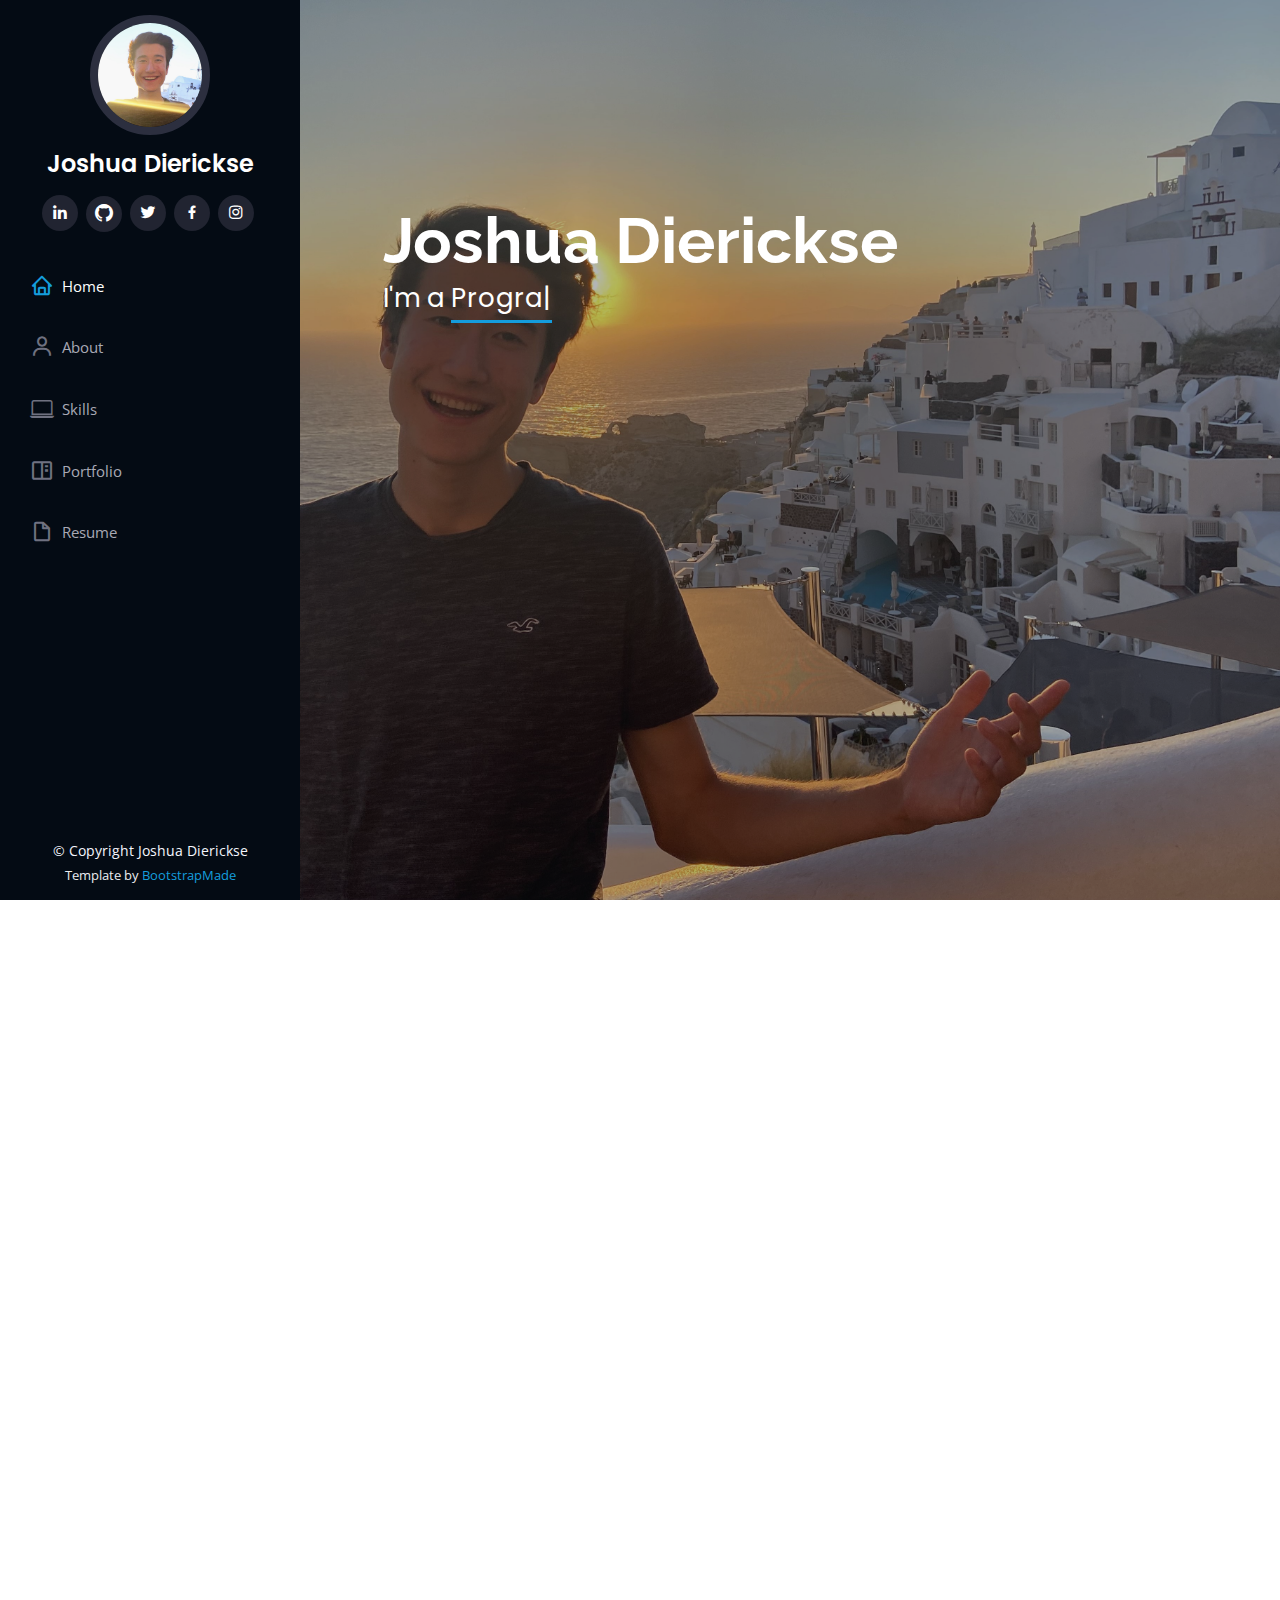
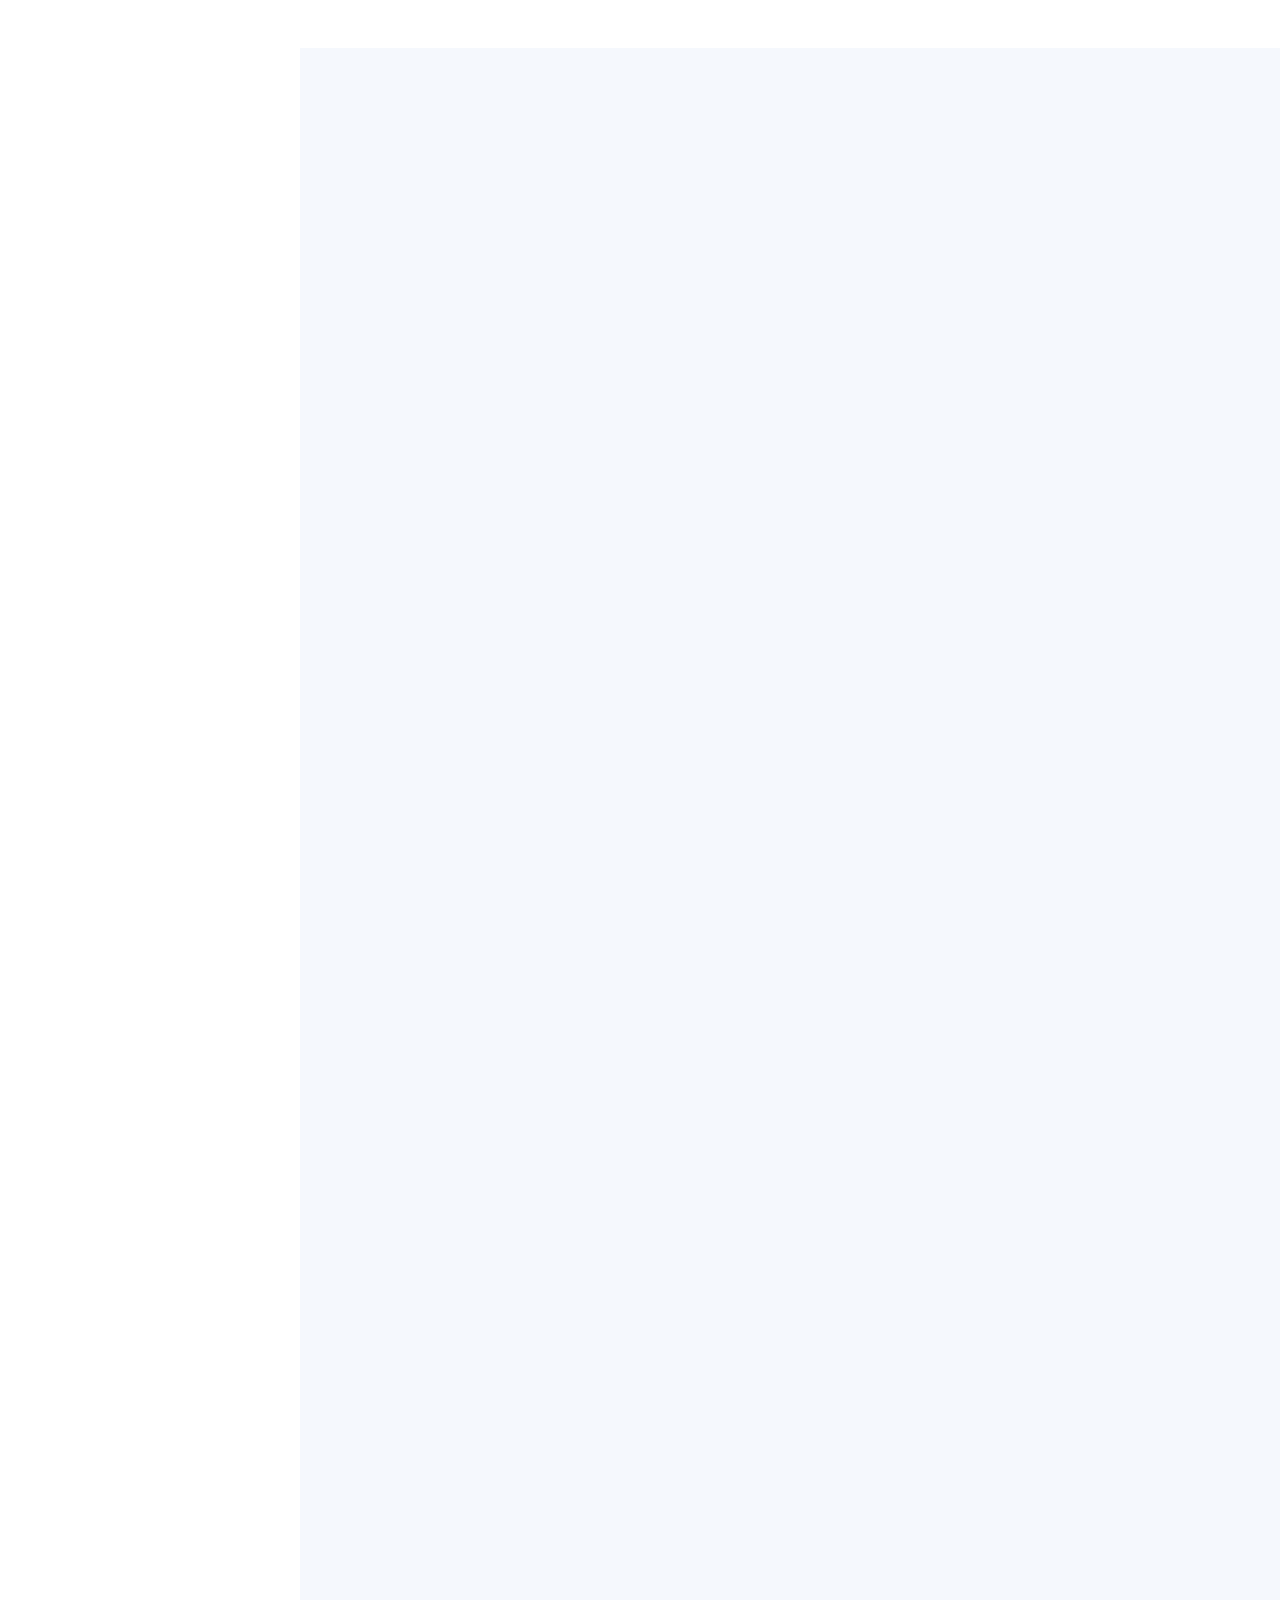
==== commit c560e6fb: "Website update" ====
--- a/index.html
+++ b/index.html
@@ -54,8 +54,8 @@
           <li><a href="#hero" class="nav-link scrollto active"><i class="bx bx-home"></i> <span>Home</span></a></li>
           <li style="padding-top: 5px;"><a href="#about" class="nav-link scrollto"><i class="bx bx-user"></i> <span>About</span></a></li>
           <li><a href="#skills" class="nav-link scrollto"><i class="bi bi-laptop"></i> <span>Skills</span></a></li>
-          <li><a href="#resume" class="nav-link scrollto"><i class="bx bx-file-blank"></i> <span>Resume</span></a></li>
-          <li style="padding-top: 5px;"><a href="#portfolio" class="nav-link scrollto"><i class="bx bx-book-content"></i> <span>Portfolio</span></a></li>
+          <li><a href="#portfolio" class="nav-link scrollto"><i class="bx bx-book-content"></i> <span>Portfolio</span></a></li>
+          <li style="padding-top: 5px;"><a href="#resume" class="nav-link scrollto"><i class="bx bx-file-blank"></i> <span>Resume</span></a></li>
         </ul>
       </nav><!-- .nav-menu -->
     </div>
@@ -211,122 +211,6 @@
       </div>
     </section><!-- End Skills Section -->
 
-    <!-- ======= Resume Section ======= -->
-    <section id="resume" class="resume">
-      <div class="container">
-
-        <div class="section-title" data-aos="fade-in">
-          <h2>Resume</h2>
-          <p>Here is a copy of my resume, it maybe dated depending on the last time I updated my personal website. I am always open to intership, CO-OP, and freelance opportunities! If you would like a pdf copy of resume, <a href="" class="btn-primary" data-bs-toggle="modal" data-bs-target="#resumeModal">click here</a>.</p>
-        </div>
-
-        <div class="row">
-          <div class="col-lg-6" data-aos="fade-up">
-
-            <h3 class="resume-title">Education</h3>
-            <div class="resume-item">
-              <h4>University of Waterloo</h4>
-              <h5>2023 - 2028</h5>
-              <p><em>Bachelor of Computer Science (CO-OP)</em></p>
-              <p>Will be attending the University of Waterloo this coming 2023 fall semester for Honours Computer Science.</p>
-            </div>
-
-            <div class="resume-item">
-              <h4>Waterloo Collegiate Institute (WCI)</h4>
-              <h5>2018 - 2023</h5>
-              <p><em>High School Diploma</em></p>
-              <p><b>Academics:</b> 98.33% admission average</p>
-              <p><b>Extracurriculars:</b> Astronomy Club • Computer Science Club • Debate Club • DECA • Fed Prov • Web Dev Club</p>
-              <p><b>Sports:</b> Cross Country • Track and Field • Ultimate Frisbee • Varsity Hockey</p>
-            </div>
-
-            <div class="resume-item">
-              <h4>WCI Chess Club President</h4>
-              <h5>2021 - 2023</h5>
-              <ul>
-                <li>Led weekly meetings where players could play chess, partake in lessons, and join a vibrant community</li>
-                <li>Marketed the club with posters, social media postings, PA announcements and the club fair</li>
-                <li>Organized three in-person chess tournaments with neighbouring high schools</li>
-              </ul>
-            </div>
-
-            <div class="resume-item">
-              <h4>WCI Robotics Club Co-President</h4>
-              <h5>2022 - 2023</h5>
-              <ul>
-                <li>Led weekly lessons, teaching students how to build Arduino circuits and code their creations with C++</li>
-                <li>Taught students various computer components through a PC disassembly and reassembly workshop</li>
-              </ul>
-            </div>
-          </div>
-
-          <div class="col-lg-6" data-aos="fade-up" data-aos-delay="100">
-            <h3 class="resume-title">Experience</h3>
-
-            <div class="resume-item">
-              <h4>HomeworkHub Tutoring</h4>
-              <h5>2023 - Present</h5>
-              <p><em>Python Instructor</em></p>
-              <ul>
-                <li>Taught an 8 week long introductory course to python</li>
-                <li>Instructed 6-8 students weekly over Zoom, with slide presentations and Replit assignments</li>
-              </ul>
-            </div>
-
-            <div class="resume-item">
-              <h4>Waterloo Minor Hockey</h4>
-              <h5>2018 - Present</h5>
-              <p><em>Referee</em></p>
-              <ul>
-                <li>Officiated ice hockey at competitive levels ranging from U8 house league to U12 AAA</li>
-                <li>Learned how to perform professionally and proficiently under high-stress and pressure situations </li>
-                <li>Communicated non-verbally and verbally with on-ice players, coaching staff and arena fans</li>
-                <li>Deescalated hostile incidents and ensured a safe and fair game for all players</li>
-              </ul>
-            </div>
-            
-            <div class="resume-item">
-              <h4>K-W Inline Hockey League</h4>
-              <h5>2019 - 2022</h5>
-              <p><em>Head Referee</em></p>
-              <ul>
-                <li>Led our small team of three inline referees in officiating the niche sport of incline hockey</li>
-              </ul>
-            </div>
-
-            <div class="resume-item">
-              <h4>Gutter Guys Plus</h4>
-              <h5>2021 - 2021</h5>
-              <p><em>Exterior House Detailer</em></p>
-              <ul>
-                <li>Worked efficiently while cleaning gutters, polishing windows, and scrubbing siding</li>
-                <li>Cooperated and communicated with fellow team members to maximize teamwork potential</li>
-              </ul>
-            </div>
-          </div>
-        </div>
-      </div>
-
-    <!-- Resume Modal -->
-    <div class="container">
-      <div class="modal fade modal-front" id="resumeModal" tabindex="-1" aria-labelledby="resumeModalLabel" aria-hidden="true">
-        <div class="modal-dialog modal-dialog-centered modal-xl">
-          <div class="modal-content modal-resume">
-            <div class="modal-header border-0">
-              <h5 class="modal-title" id="resumeModalLabel">Joshua Dierickse's Resume</h5>
-              <button type="button" class="btn-close modal-x-button" data-bs-dismiss="modal" aria-label="Close"></button>
-            </div>
-            <div class="modal-body">
-              <embed src="./assets/img/Joshua Dierickse Resume.pdf" type="application/pdf" width="100%" height="100%"/>
-            </div>
-          </div>
-        </div>
-      </div>
-    </div>
-
-
-    </section><!-- End Resume Section -->
-
     <!-- ======= Portfolio Section ======= -->
     <section id="portfolio" class="portfolio section-bg">
       <div class="container">
@@ -1279,6 +1163,122 @@
 
       </div>
     </section><!-- End Portfolio Section -->
+
+        <!-- ======= Resume Section ======= -->
+        <section id="resume" class="resume">
+          <div class="container">
+    
+            <div class="section-title" data-aos="fade-in">
+              <h2>Resume</h2>
+              <p>Here is a copy of my resume, it maybe dated depending on the last time I updated my personal website. I am always open to intership, CO-OP, and freelance opportunities! If you would like a pdf copy of resume, <a href="" class="btn-primary" data-bs-toggle="modal" data-bs-target="#resumeModal">click here</a>.</p>
+            </div>
+    
+            <div class="row">
+              <div class="col-lg-6" data-aos="fade-up">
+    
+                <h3 class="resume-title">Education</h3>
+                <div class="resume-item">
+                  <h4>University of Waterloo</h4>
+                  <h5>2023 - 2028</h5>
+                  <p><em>Bachelor of Computer Science (CO-OP)</em></p>
+                  <p>Will be attending the University of Waterloo this coming 2023 fall semester for Honours Computer Science.</p>
+                </div>
+    
+                <div class="resume-item">
+                  <h4>Waterloo Collegiate Institute (WCI)</h4>
+                  <h5>2018 - 2023</h5>
+                  <p><em>High School Diploma</em></p>
+                  <p><b>Academics:</b> 98.33% admission average</p>
+                  <p><b>Extracurriculars:</b> Astronomy Club • Computer Science Club • Debate Club • DECA • Fed Prov • Web Dev Club</p>
+                  <p><b>Sports:</b> Cross Country • Track and Field • Ultimate Frisbee • Varsity Hockey</p>
+                </div>
+    
+                <div class="resume-item">
+                  <h4>WCI Chess Club President</h4>
+                  <h5>2021 - 2023</h5>
+                  <ul>
+                    <li>Led weekly meetings where players could play chess, partake in lessons, and join a vibrant community</li>
+                    <li>Marketed the club with posters, social media postings, PA announcements and the club fair</li>
+                    <li>Organized three in-person chess tournaments with neighbouring high schools</li>
+                  </ul>
+                </div>
+    
+                <div class="resume-item">
+                  <h4>WCI Robotics Club Co-President</h4>
+                  <h5>2022 - 2023</h5>
+                  <ul>
+                    <li>Led weekly lessons, teaching students how to build Arduino circuits and code their creations with C++</li>
+                    <li>Taught students various computer components through a PC disassembly and reassembly workshop</li>
+                  </ul>
+                </div>
+              </div>
+    
+              <div class="col-lg-6" data-aos="fade-up" data-aos-delay="100">
+                <h3 class="resume-title">Experience</h3>
+    
+                <div class="resume-item">
+                  <h4>HomeworkHub Tutoring</h4>
+                  <h5>2023 - Present</h5>
+                  <p><em>Python Instructor</em></p>
+                  <ul>
+                    <li>Taught an 8 week long introductory course to python</li>
+                    <li>Instructed 6-8 students weekly over Zoom, with slide presentations and Replit assignments</li>
+                  </ul>
+                </div>
+    
+                <div class="resume-item">
+                  <h4>Waterloo Minor Hockey</h4>
+                  <h5>2018 - Present</h5>
+                  <p><em>Referee</em></p>
+                  <ul>
+                    <li>Officiated ice hockey at competitive levels ranging from U8 house league to U12 AAA</li>
+                    <li>Learned how to perform professionally and proficiently under high-stress and pressure situations </li>
+                    <li>Communicated non-verbally and verbally with on-ice players, coaching staff and arena fans</li>
+                    <li>Deescalated hostile incidents and ensured a safe and fair game for all players</li>
+                  </ul>
+                </div>
+                
+                <div class="resume-item">
+                  <h4>K-W Inline Hockey League</h4>
+                  <h5>2019 - 2022</h5>
+                  <p><em>Head Referee</em></p>
+                  <ul>
+                    <li>Led our small team of three inline referees in officiating the niche sport of incline hockey</li>
+                  </ul>
+                </div>
+    
+                <div class="resume-item">
+                  <h4>Gutter Guys Plus</h4>
+                  <h5>2021 - 2021</h5>
+                  <p><em>Exterior House Detailer</em></p>
+                  <ul>
+                    <li>Worked efficiently while cleaning gutters, polishing windows, and scrubbing siding</li>
+                    <li>Cooperated and communicated with fellow team members to maximize teamwork potential</li>
+                  </ul>
+                </div>
+              </div>
+            </div>
+          </div>
+    
+        <!-- Resume Modal -->
+        <div class="container">
+          <div class="modal fade modal-front" id="resumeModal" tabindex="-1" aria-labelledby="resumeModalLabel" aria-hidden="true">
+            <div class="modal-dialog modal-dialog-centered modal-xl">
+              <div class="modal-content modal-resume">
+                <div class="modal-header border-0">
+                  <h5 class="modal-title" id="resumeModalLabel">Joshua Dierickse's Resume</h5>
+                  <button type="button" class="btn-close modal-x-button" data-bs-dismiss="modal" aria-label="Close"></button>
+                </div>
+                <div class="modal-body">
+                  <embed src="./assets/img/Joshua Dierickse Resume.pdf" type="application/pdf" width="100%" height="100%"/>
+                </div>
+              </div>
+            </div>
+          </div>
+        </div>
+    
+    
+        </section><!-- End Resume Section -->
 
 
   <!-- ======= Footer ======= -->
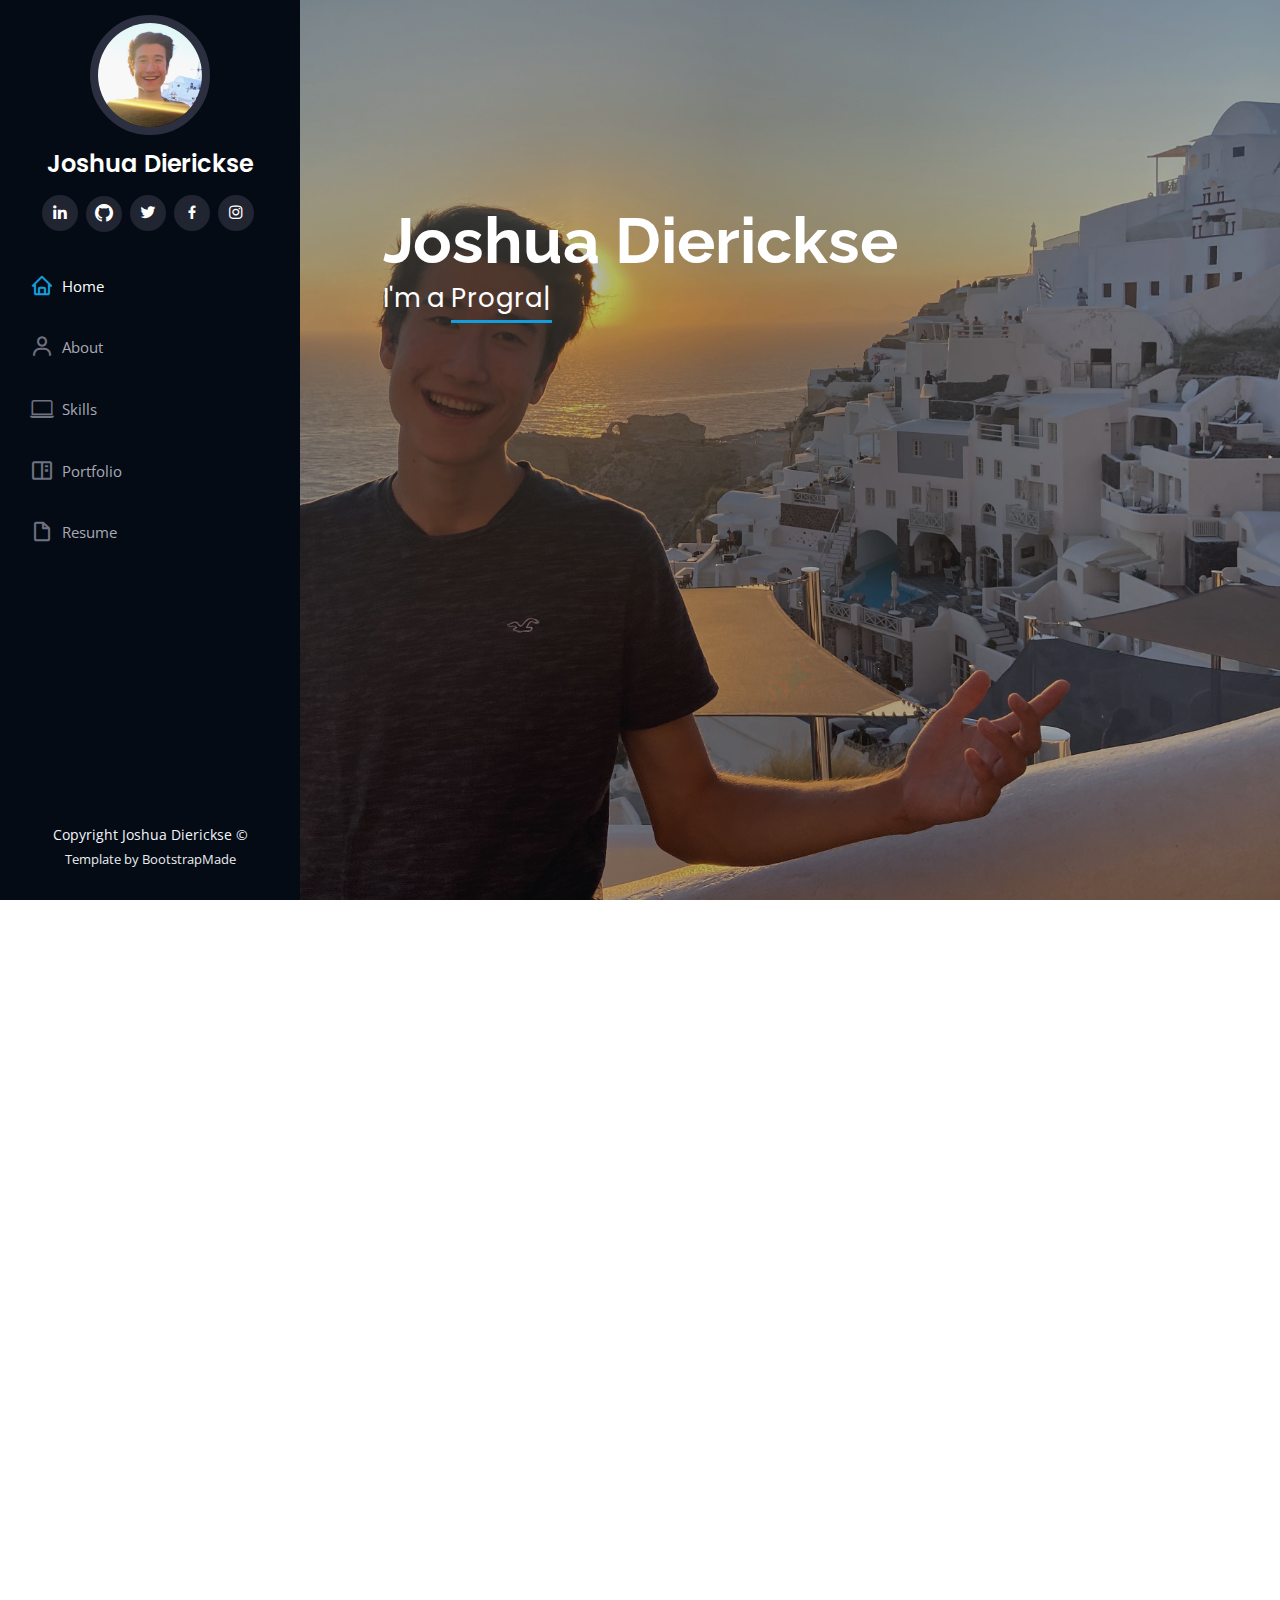
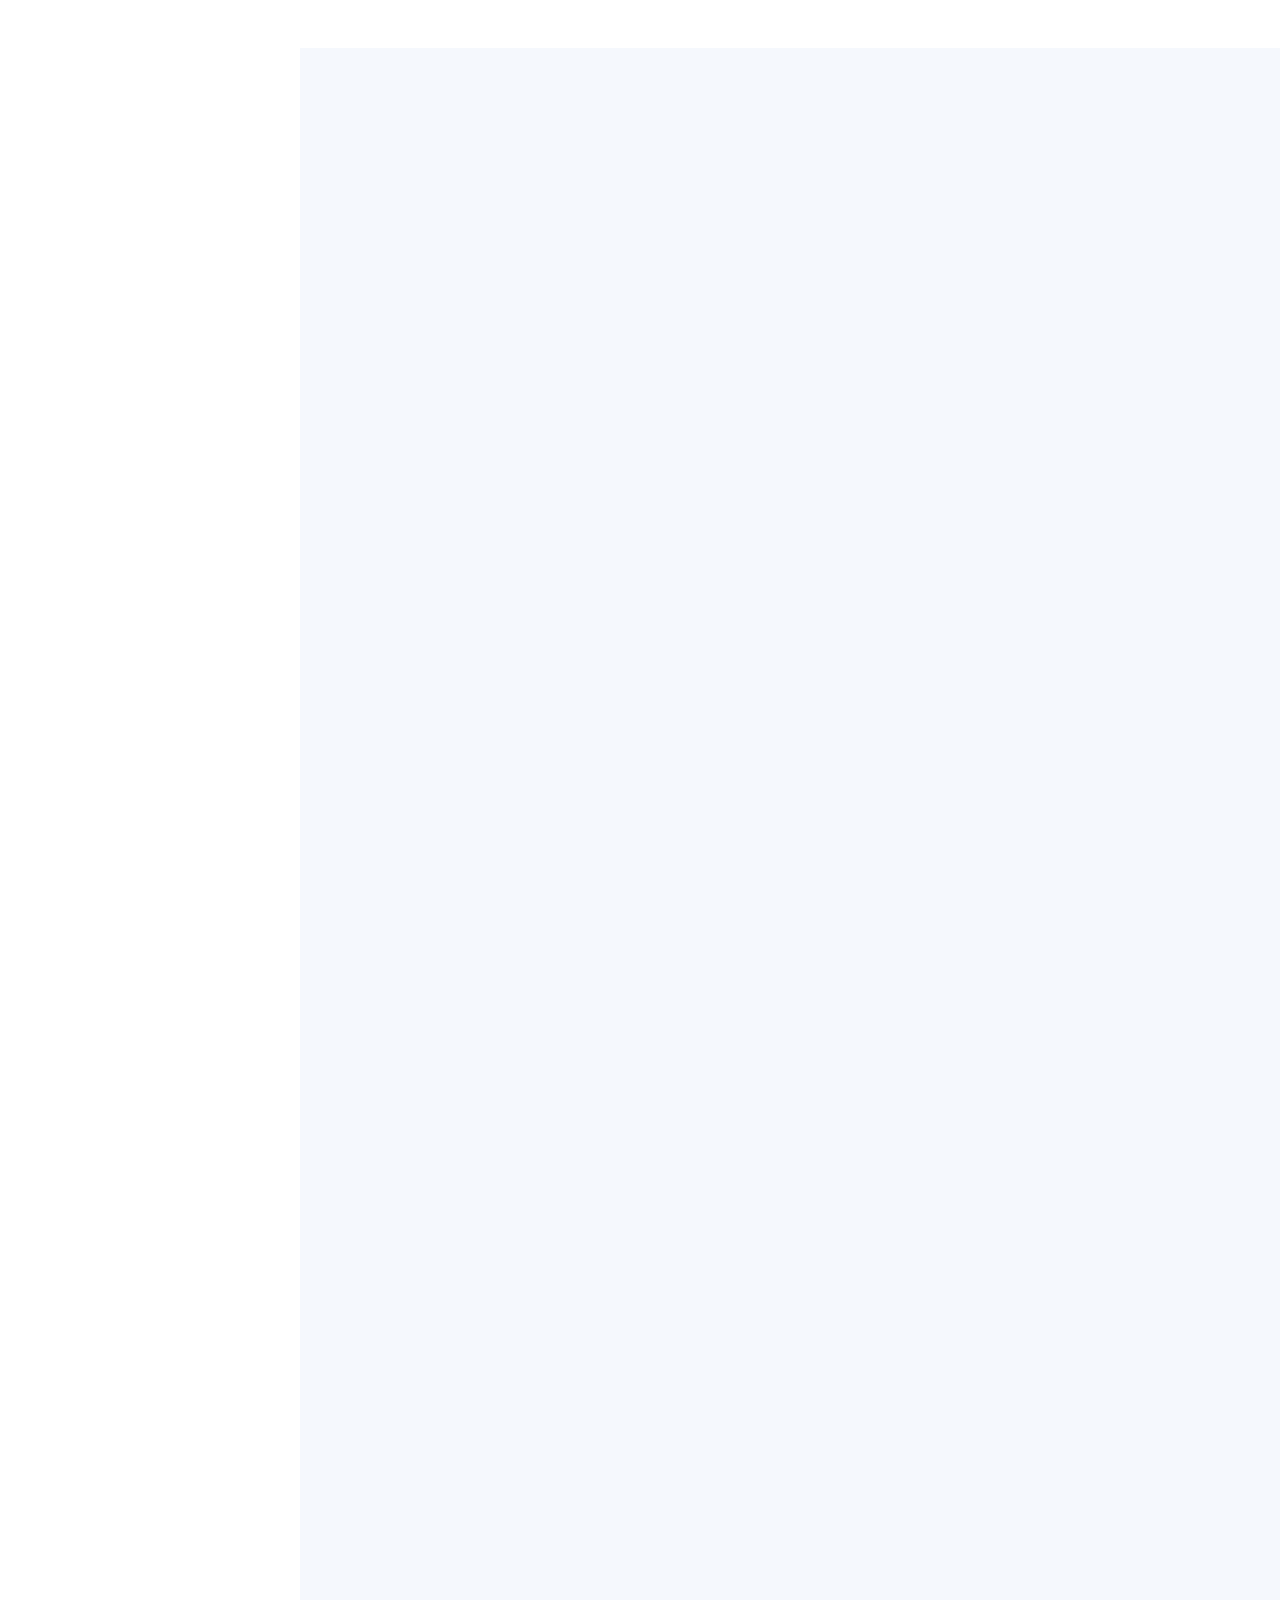
==== commit ae3d2a27: "Update" ====
--- a/index.html
+++ b/index.html
@@ -77,7 +77,7 @@
 
         <div class="section-title" data-aos="fade-in">
           <h2>About</h2>
-          <p>Welcome to my personal website wondering visitor! I am Joshua Dierickse, a young computer enthusiast who is an avid programmer. Aside from just being a code money, I also enjoy hockey 🏒, running 👟, mountain biking 🚲, and chess. I hope you enjoy your time here.</p>
+          <p>Welcome to my personal website wondering visitor! I am Joshua Dierickse, a young computer enthusiast who is an avid programmer. Aside from just being a code monkey, I also enjoy hockey 🏒, running 👟, mountain biking 🚲, and chess. I hope you enjoy your time here.</p>
         </div>
 
         <div class="row">
@@ -89,21 +89,21 @@
             <div class="row">
 
               <p>
-                As a software, web, and game developer, I have a strong passion for putting my skills to the test by crafting software which proves itself to be intuitive and resourceful to the end user. For the past 5 years, I enjoyed creating countless silly video games in Pygame, JSwing, and Unity, as well as tinkering around with Arduino hardware projects. I am a huge fan of Hackaton's too, participating in over 4 and always being open to teaming up with others. Lastly, I also develop for the web too, having knowledge and experience of both front-end and back-end development.
+                As a software, web, and game developer, I have a strong passion for putting my skills to the test by crafting software which proves itself to be intuitive and resourceful to the end user. For the past 6 years, I enjoyed creating countless silly video games in Pygame, JSwing, and Unity, as well as tinkering around with Arduino hardware projects. I am a huge fan of Hackaton's too, participating in over 4 and always being open to teaming up with others. Lastly, I also develop for the web too, having knowledge and experience in both front-end and back-end development.
               </p>
               <div class="col-lg-6">
                 <ul>
                   <li><i class="bi bi-chevron-right"></i> <strong>Birthday:</strong> <span>2 November 2005</span></li>
-                  <li><i class="bi bi-chevron-right"></i> <strong>Website:</strong> <span>www.example.com</span></li>
+                  <li><i class="bi bi-chevron-right"></i> <strong>Website:</strong> <span>iwolf22.github.io/Personal-Website</span></li>
                   <li><i class="bi bi-chevron-right"></i> <strong>Phone:</strong> <span>+1 519 505 2596</span></li>
                   <li><i class="bi bi-chevron-right"></i> <strong>City:</strong> <span>Waterloo, Ontario, Canada</span></li>
                 </ul>
               </div>
               <div class="col-lg-6">
                 <ul>
-                  <li><i class="bi bi-chevron-right"></i> <strong>Age:</strong> <span>17</span></li>
-                  <li><i class="bi bi-chevron-right"></i> <strong>Degree:</strong> <span>Bachelors of Computer Science</span></li>
-                  <li><i class="bi bi-chevron-right"></i> <strong>Email:</strong> <span>joshua.dierickse@gmail.com</span></li>
+                  <li><i class="bi bi-chevron-right"></i> <strong>Age:</strong> <span>18</span></li>
+                  <li><i class="bi bi-chevron-right"></i> <strong>Degree:</strong> <span>Computer Science</span></li>
+                  <li><i class="bi bi-chevron-right"></i> <strong>Email:</strong> <span>jpcdieri@uwaterloo.ca</span></li>
                   <li><i class="bi bi-chevron-right"></i> <strong>Freelance:</strong> <span>Available</span></li>
                 </ul>
               </div>
@@ -133,9 +133,9 @@
           <div class="col-lg-6" data-aos="fade-up">
 
             <div onclick="colorChange('buttonId1')" id="buttonId1" class="progress" type="button" data-bs-toggle="collapse" data-bs-target="#collapseId1" aria-expanded="false" aria-controls="collapseId1">
-              <span class="skill">Python <i class="val">95%</i></span>
+              <span class="skill">Python <i class="val">90%</i></span>
               <div class="progress-bar-wrap">
-                <div class="progress-bar" role="progressbar" aria-valuenow="95" aria-valuemin="0" aria-valuemax="95"></div>
+                <div class="progress-bar" role="progressbar" aria-valuenow="90" aria-valuemin="0" aria-valuemax="95"></div>
               </div>
             </div>
             <div onclick="colorChange('buttonId1')" class="collapse expand-content" id="collapseId1" type="button" data-bs-toggle="collapse" data-bs-target="#collapseId1" aria-expanded="false" aria-controls="collapseId1">
@@ -175,14 +175,15 @@
           <div class="col-lg-6" data-aos="fade-up" data-aos-delay="100">
 
             <div onclick="colorChange('buttonId4')" id="buttonId4" class="progress" type="button" data-bs-toggle="collapse" data-bs-target="#collapseId4" aria-expanded="false" aria-controls="collapseId4">
-              <span class="skill">HTML <i class="val">100%</i></span>
+              <span class="skill">HTML <i class="val">95%</i></span>
               <div class="progress-bar-wrap">
-                <div class="progress-bar" role="progressbar" aria-valuenow="100" aria-valuemin="0" aria-valuemax="100"></div>
+                <div class="progress-bar" role="progressbar" aria-valuenow="95" aria-valuemin="0" aria-valuemax="100"></div>
               </div>
             </div>
             <div onclick="colorChange('buttonId4')" class="collapse expand-content" id="collapseId4" type="button" data-bs-toggle="collapse" data-bs-target="#collapseId4" aria-expanded="false" aria-controls="collapseId4">
               <p>📚 Learned HTML formally with an online Udemy course</p>
-              <p>🛠️ Built a few websites with HTML</p>
+              <p>📚 Learned about templating with languages like EJS</p>
+              <p>🛠️ Built numerous websites with HTML and EJS</p>
             </div>
 
             <div onclick="colorChange('buttonId5')" id="buttonId5" class="progress" type="button" data-bs-toggle="collapse" data-bs-target="#collapseId5" aria-expanded="false" aria-controls="collapseId5">
@@ -193,18 +194,23 @@
             </div>
             <div onclick="colorChange('buttonId5')" class="collapse expand-content" id="collapseId5" type="button" data-bs-toggle="collapse" data-bs-target="#collapseId5" aria-expanded="false" aria-controls="collapseId5">
               <p>📚 Learned CSS formally with an online Udemy course</p>
-              <p>🛠️ Built a few websites with CSS, flexbox, grid, and boostrap</p>
+              <p>🛠️ Built numerous websites with CSS, flexbox, grid, Boostrap and Material UI</p>
+              <p>🛠️ Have a strong appreciation for aesthetic websites, deploying color theory and typography techniques to improve the overall UI and UX</p>
             </div>
 
             <div onclick="colorChange('buttonId6')" id="buttonId6" class="progress" type="button" data-bs-toggle="collapse" data-bs-target="#collapseId6" aria-expanded="false" aria-controls="collapseId6">
-              <span class="skill">JavaScript <i class="val">55%</i></span>
+              <span class="skill">JavaScript <i class="val">90%</i></span>
               <div class="progress-bar-wrap">
-                <div class="progress-bar" role="progressbar" aria-valuenow="55" aria-valuemin="0" aria-valuemax="100"></div>
+                <div class="progress-bar" role="progressbar" aria-valuenow="90" aria-valuemin="0" aria-valuemax="100"></div>
               </div>
             </div>
             <div onclick="colorChange('buttonId6')" class="collapse expand-content" id="collapseId6" type="button" data-bs-toggle="collapse" data-bs-target="#collapseId6" aria-expanded="false" aria-controls="collapseId6">
               <p>📚 Learned JavaScript formally with an online Udemy course</p>
-              <p>🛠️ Built a few websites with JavaScript and NodeJS</p>
+              <p>📚 Learned about backend development with NodeJS and ExpressJS</p>
+              <p>🛠️ Built backends that interact with REST APIs</p>
+              <p>🛠️ Connected webapps to MongoDB and PostgreSQL databases</p>
+              <p>🛠️ Built responsive frontend webapps with ReactJS</p>
+              <p>🛠️ Implemented secure login portals with PassportJS and OAuth 2.0</p>
             </div>
           </div>
         </div>
@@ -1285,10 +1291,10 @@
   <footer id="footer">
     <div class="container">
       <div class="copyright">
-        &copy; Copyright Joshua Dierickse
+        Copyright Joshua Dierickse &copy
       </div>
       <div class="credits">
-        Template by <a href="https://bootstrapmade.com/">BootstrapMade</a>
+        <p>Template by BootstrapMade</p>
       </div>
     </div>
   </footer><!-- End  Footer -->
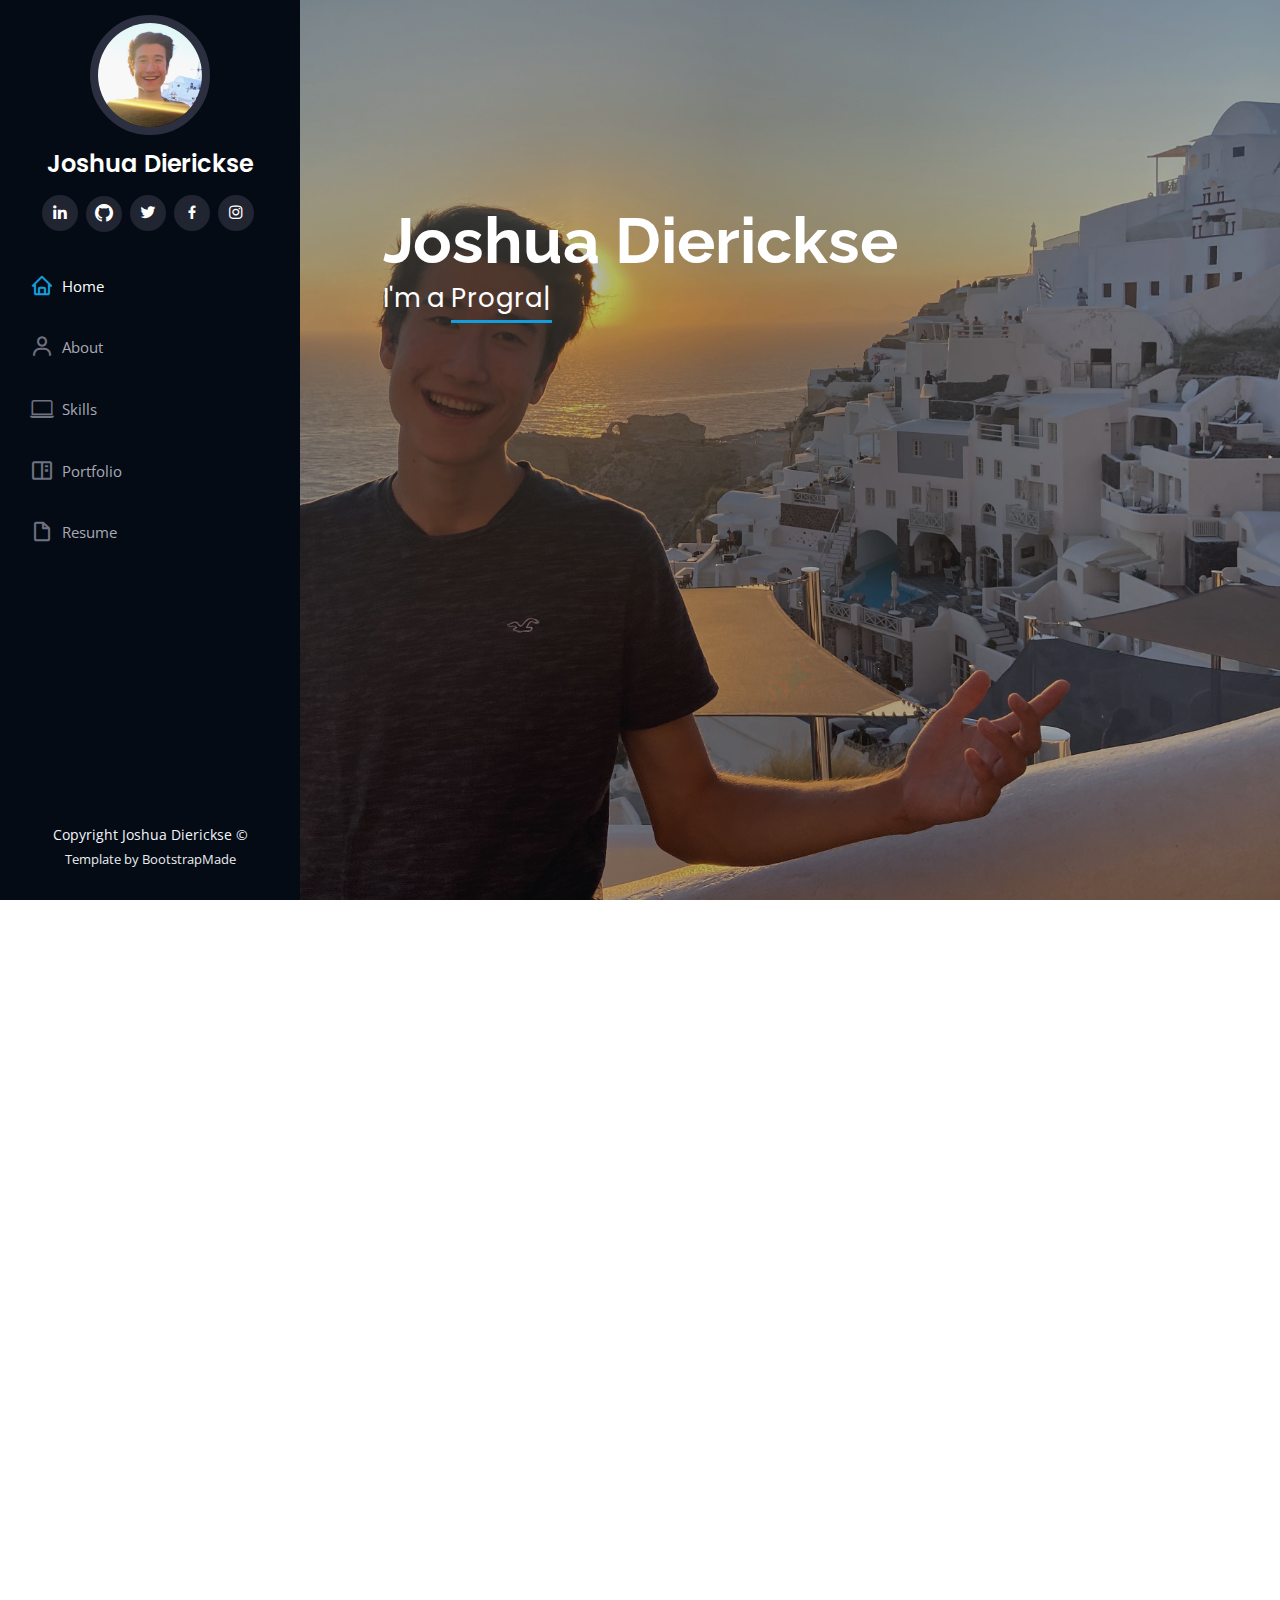
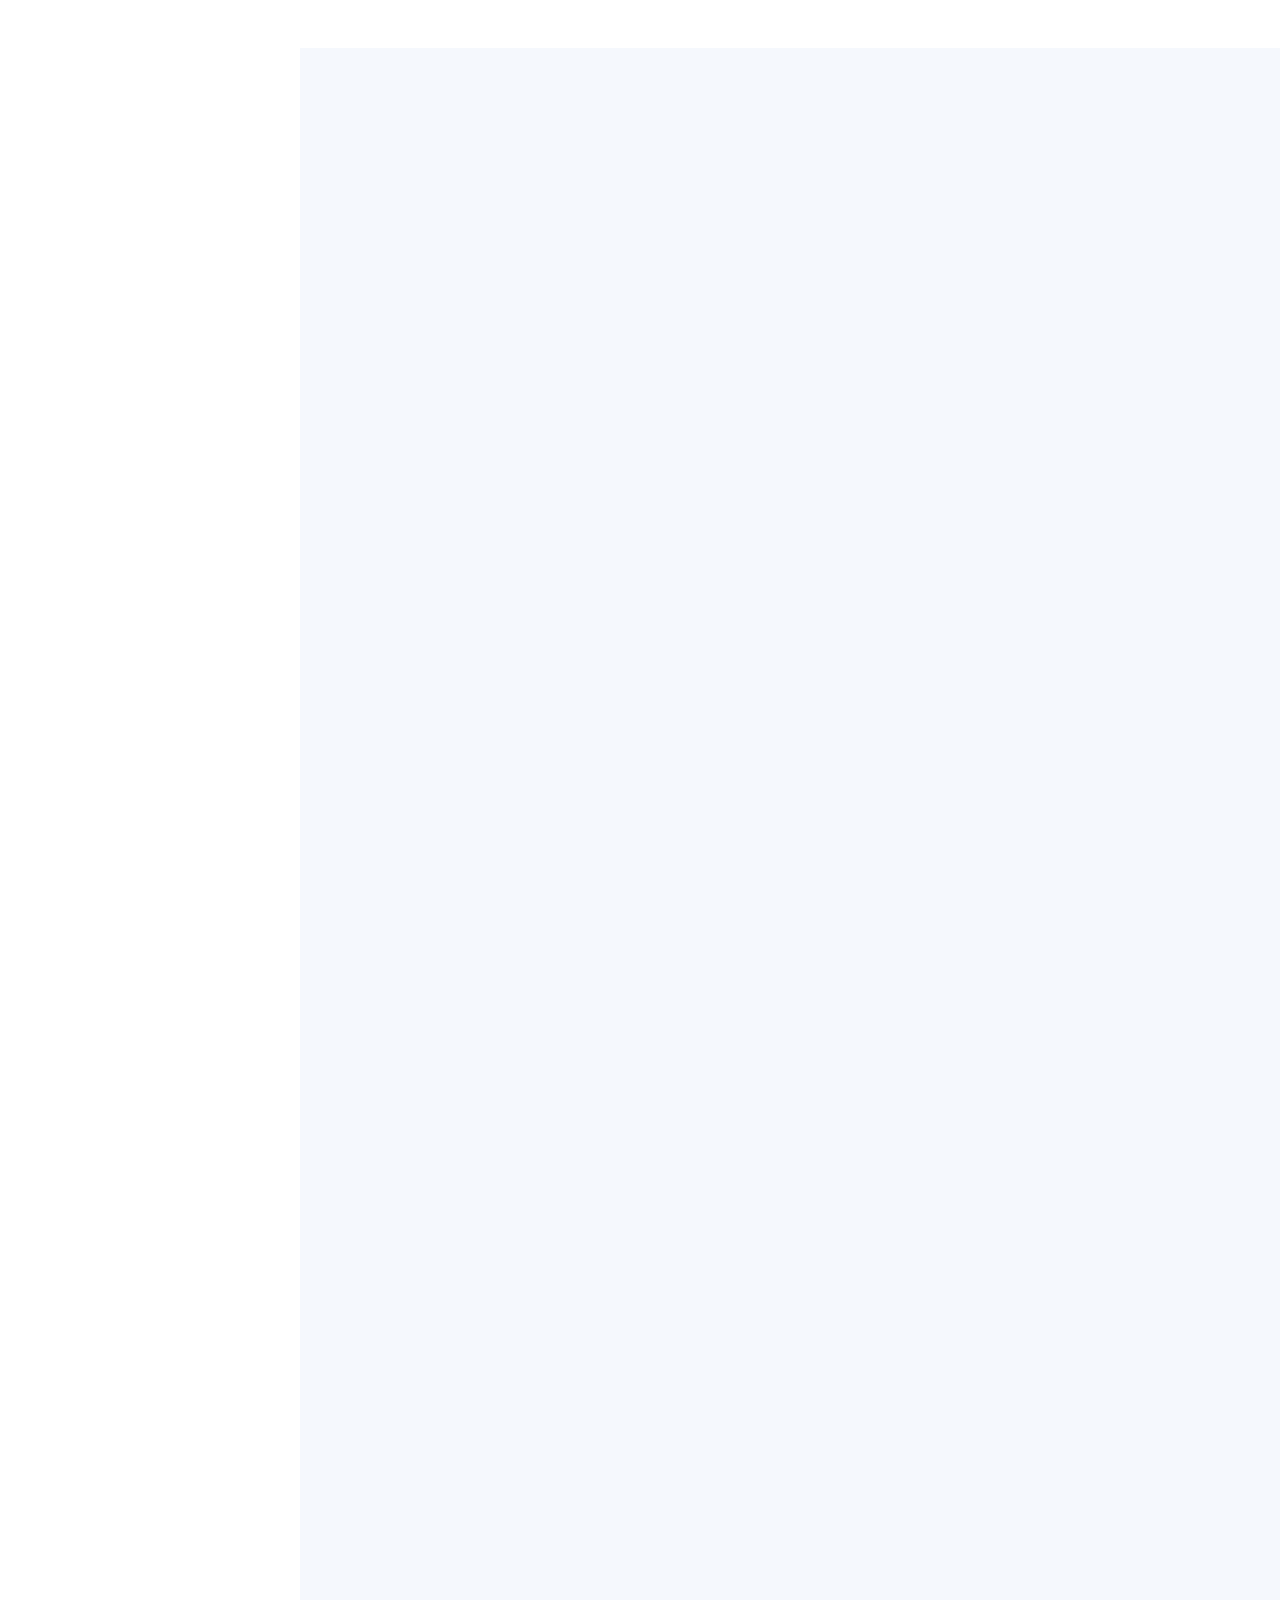
==== commit 9b10c65b: "Push" ====
--- a/index.html
+++ b/index.html
@@ -214,7 +214,62 @@
             </div>
           </div>
         </div>
+
+        <!-- Skills Scroller -->
+        <div class="scroller" data-aos="fade-up" data-direction="right" data-speed="slow" style="margin-top: 30px;">
+          <div class="scroller__inner">
+            <img src="https://img.shields.io/badge/HTML5-E34F26.svg?style=for-the-badge&logo=HTML5&logoColor=white" alt="" />
+            <img src="https://img.shields.io/badge/CSS3-1572B6.svg?style=for-the-badge&logo=CSS3&logoColor=white" alt="" />
+            <img src="https://img.shields.io/badge/JavaScript-F7DF1E.svg?style=for-the-badge&logo=JavaScript&logoColor=black" alt="" />
+            <img src="https://img.shields.io/badge/JSON-000000.svg?style=for-the-badge&logo=JSON&logoColor=white" alt="" />
+            <img src="https://img.shields.io/badge/C++-00599C.svg?style=for-the-badge&logo=C++&logoColor=white" alt="" />
+            <img src="https://img.shields.io/badge/java-%23ED8B00.svg?style=for-the-badge&logo=openjdk&logoColor=white" alt="" />
+            <img src="https://img.shields.io/badge/Python-3776AB.svg?style=for-the-badge&logo=Python&logoColor=white" alt="" />
+            <img src="https://img.shields.io/badge/GNU%20Bash-4EAA25.svg?style=for-the-badge&logo=GNU-Bash&logoColor=white" alt="" />
+            <img src="https://img.shields.io/badge/PLSQL-F80000?style=for-the-badge&logo=oracle&logoColor=white" alt="" />
+            <img src="https://img.shields.io/badge/Racket-9F1D20.svg?style=for-the-badge&logo=Racket&logoColor=white" alt="" />
+            <img src="https://img.shields.io/badge/LaTeX-47A141?style=for-the-badge&logo=LaTeX&logoColor=white" alt="" />
+          </div>
+        </div>
+        <div class="scroller" data-aos="fade-up" data-direction="left" data-speed="slow">
+          <div class="scroller__inner">
+            <img src="https://img.shields.io/badge/Node.js-339933.svg?style=for-the-badge&logo=nodedotjs&logoColor=white" alt="" />
+            <img src="https://img.shields.io/badge/React-61DAFB.svg?style=for-the-badge&logo=React&logoColor=black" alt="" />
+            <img src="https://img.shields.io/badge/Express-000000.svg?style=for-the-badge&logo=Express&logoColor=white" alt="" />
+            <img src="https://img.shields.io/badge/MongoDB-47A248.svg?style=for-the-badge&logo=MongoDB&logoColor=white" alt="" />
+            <img src="https://img.shields.io/badge/Mongoose-F04D35.svg?style=for-the-badge&logo=Mongoose&logoColor=white" alt="" />
+            <img src="https://img.shields.io/badge/PostgreSQL-4169E1.svg?style=for-the-badge&logo=PostgreSQL&logoColor=white" alt="" />
+            <img src="https://img.shields.io/badge/Axios-5A29E4.svg?style=for-the-badge&logo=Axios&logoColor=white" alt="" />
+            <img src="https://img.shields.io/badge/Passport-34E27A.svg?style=for-the-badge&logo=Passport&logoColor=white" alt="" />
+            <img src="https://img.shields.io/badge/EJS-B4CA65.svg?style=for-the-badge&logo=EJS&logoColor=black" alt="" />
+            <img src="https://img.shields.io/badge/jQuery-0769AD.svg?style=for-the-badge&logo=jQuery&logoColor=white" alt="" />
+            <img src="https://img.shields.io/badge/npm-CB3837.svg?style=for-the-badge&logo=npm&logoColor=white" alt="" />
+            <img src="https://img.shields.io/badge/Nodemon-76D04B.svg?style=for-the-badge&logo=Nodemon&logoColor=white" alt="" />
+            <img src="https://img.shields.io/badge/.ENV-ECD53F.svg?style=for-the-badge&logo=dotenv&logoColor=black" alt="" />
+            <img src="https://img.shields.io/badge/Arduino-00878F.svg?style=for-the-badge&logo=Arduino&logoColor=white" alt="" />
+            <img src="https://img.shields.io/badge/Bootstrap-7952B3.svg?style=for-the-badge&logo=Bootstrap&logoColor=white" alt="" />
+          </div>
+        </div>
+        <div class="scroller" data-aos="fade-up" data-direction="right" data-speed="slow">
+          <div class="scroller__inner">
+            <img src="https://img.shields.io/badge/Git-F05032?style=for-the-badge&logo=git&logoColor=white" alt="" />
+            <img src="https://img.shields.io/badge/GitHub-181717.svg?style=for-the-badge&logo=GitHub&logoColor=white" alt="" />
+            <img src="https://img.shields.io/badge/Postman-FF6C37.svg?style=for-the-badge&logo=Postman&logoColor=white" alt="" />
+            <img src="https://img.shields.io/badge/Visual_Studio-0078d7?style=for-the-badge&logo=visual%20studio&logoColor=white" alt="" />
+            <img src="https://img.shields.io/badge/PyCharm-000000.svg?style=for-the-badge&logo=PyCharm&logoColor=white" alt="" />
+            <img src="https://img.shields.io/badge/IntelliJ%20IDEA-000000.svg?style=for-the-badge&logo=IntelliJ-IDEA&logoColor=white" alt="" />
+            <img src="https://img.shields.io/badge/CLion-000000.svg?style=for-the-badge&logo=CLion&logoColor=white" alt="" />
+
+          </div>
+        </div>
+
+
+
+
+
       </div>
+
+
     </section><!-- End Skills Section -->
 
     <!-- ======= Portfolio Section ======= -->
@@ -240,6 +295,169 @@
 
         <div class="row portfolio-container" data-aos="fade-up" data-aos-delay="100">
 
+          <div class="col-lg-4 col-md-6 portfolio-item filter-web">
+            <div class="portfolio-wrap" data-bs-toggle="modal" data-bs-target="#portfolio-10-Modal">
+              <img src="assets/img/portfolio/portfolio-10/img-1.jpg" class="img-fluid" alt="">
+              <div class="portfolio-info">
+                <h4>Cooking AI</h4>
+                <p>An AI cooking assistant.</p>
+              </div>
+            </div>
+          </div>
+          <div class="container">
+            <div class="modal fade modal-front" id="portfolio-10-Modal" tabindex="-1" aria-labelledby="portfolio-10-ModalLabel" aria-hidden="true">
+              <div class="modal-dialog modal-xl">
+                <div class="modal-content">
+                  <div class="modal-header border-0">
+                    <h5 class="modal-title" id="portfolio-10-ModalLabel">Cooking AI</h5>
+                    <button type="button" class="btn-close modal-x-button" data-bs-dismiss="modal" aria-label="Close"></button>
+                  </div>
+                  <div class="modal-body modal-portfolio">
+                    <div class="col-lg-5 modal-text">
+                      <h3 class="modal-sub-title">Project Description</h3>
+                      <p>"Cooking AI" or "Cooking Mama" is an AI-powered voice assistant that is trained on a specific website recipe. Simply enter the recipe's website, and Cooking AI will automatically scrap the website contents and display the important information in a very comprehensive and understandable format.  Moreover, Cooking AI has text-to-speech and speech-to-text capabilities, allowing you to talk to the AI and ask for further directions when cooking.</p>
+                      <h3 class="modal-sub-title">Project Links</h3>
+                      <div class="modal-flex">
+                        <a href="https://github.com/iWolf22/cooking-mama" target="_blank">
+                          <div>
+                            <img src="./assets/img/logos/Github-photo.png" alt="Github Logo"/>
+                            <p>Github</p>
+                          </div>
+                        </a>
+                        <a href="https://devpost.com/software/cooked-ai-preliminary" target="_blank">
+                          <div>
+                            <img src="./assets/img/logos/Devpost-photo.png" alt="Replit Logo"/>
+                            <p>Devpost</p>
+                          </div>
+                        </a>
+                        <a href="https://www.youtube.com/watch?v=mj8Ng4LIh9s" target="_blank">
+                          <div>
+                            <img src="./assets/img/logos/Youtube-photo.png" alt="Youtube Logo"/>
+                            <p>Youtube</p>
+                          </div>
+                        </a>
+                      </div>
+                    </div>
+                    <div id="carousel-portfolio-10" class="carousel slide col-lg-7 black-carousel" data-bs-ride="carousel">
+                      <div class="carousel-indicators">
+                        <button type="button" data-bs-target="#carousel-portfolio-10" data-bs-slide-to="0" class="active" aria-current="true" aria-label="Slide 1"></button>
+                        <button type="button" data-bs-target="#carousel-portfolio-10" data-bs-slide-to="1" aria-label="Slide 2"></button>
+                      </div>
+                      <div class="carousel-inner">
+                        <div class="carousel-item active">
+                          <img src="./assets/img/portfolio/portfolio-10/img-1.jpg" class="d-block w-100" alt="...">
+                          <div class="carousel-caption d-none d-md-block">
+                            <h5><mark>Home Screen</mark></h5>
+                          </div>
+                        </div>
+                        <div class="carousel-item">
+                          <img src="./assets/img/portfolio/portfolio-10/img-2.jpg" class="d-block w-100" alt="...">
+                          <div class="carousel-caption d-none d-md-block">
+                            <h5><mark>Info Screen</mark></h5>
+                          </div>
+                        </div>
+                      </div>
+                      <button class="carousel-control-prev" type="button" data-bs-target="#carousel-portfolio-10" data-bs-slide="prev">
+                        <span class="carousel-control-prev-icon" aria-hidden="true"></span>
+                        <span class="visually-hidden">Previous</span>
+                      </button>
+                      <button class="carousel-control-next" type="button" data-bs-target="#carousel-portfolio-10" data-bs-slide="next">
+                        <span class="carousel-control-next-icon" aria-hidden="true"></span>
+                        <span class="visually-hidden">Next</span>
+                      </button>
+                    </div>
+                  </div>
+                </div>
+              </div>
+            </div>
+          </div>
+
+          <div class="col-lg-4 col-md-6 portfolio-item filter-web">
+            <div class="portfolio-wrap" data-bs-toggle="modal" data-bs-target="#portfolio-11-Modal">
+              <img src="assets/img/portfolio/portfolio-11/img-1.png" class="img-fluid" alt="">
+              <div class="portfolio-info">
+                <h4>BookNotes™</h4>
+                <p>A note taking app for books.</p>
+              </div>
+            </div>
+          </div>
+          <div class="container">
+            <div class="modal fade modal-front" id="portfolio-11-Modal" tabindex="-1" aria-labelledby="portfolio-11-ModalLabel" aria-hidden="true">
+              <div class="modal-dialog modal-xl">
+                <div class="modal-content">
+                  <div class="modal-header border-0">
+                    <h5 class="modal-title" id="portfolio-11-ModalLabel">BookNotes™</h5>
+                    <button type="button" class="btn-close modal-x-button" data-bs-dismiss="modal" aria-label="Close"></button>
+                  </div>
+                  <div class="modal-body modal-portfolio">
+                    <div class="col-lg-5 modal-text">
+                      <h3 class="modal-sub-title">Project Description</h3>
+                      <p>Ever forget about the books you read? Well, fear no longer as BookNotes™ allows you to easily track and save all the wonderful books you have read, using the power of NodeJS, Express, Axios, and PostgreSQL!<br><br> Add a new book to your catalogue by simply searching for it and filling in the prompted information. Happy reading!</p>
+                      <h3 class="modal-sub-title">Project Links</h3>
+                      <div class="modal-flex">
+                        <a href="https://github.com/iWolf22/The-Complete-2023-Web-Development-Bootcamp" target="_blank">
+                          <div>
+                            <img src="./assets/img/logos/Github-photo.png" alt="Github Logo"/>
+                            <p>Github</p>
+                          </div>
+                        </a>
+                      </div>
+                    </div>
+                    <div id="carousel-portfolio-11" class="carousel slide col-lg-7 black-carousel" data-bs-ride="carousel">
+                      <div class="carousel-indicators">
+                        <button type="button" data-bs-target="#carousel-portfolio-11" data-bs-slide-to="0" class="active" aria-current="true" aria-label="Slide 1"></button>
+                        <button type="button" data-bs-target="#carousel-portfolio-11" data-bs-slide-to="1" aria-label="Slide 2"></button>
+                        <button type="button" data-bs-target="#carousel-portfolio-11" data-bs-slide-to="2" aria-label="Slide 3"></button>
+                        <button type="button" data-bs-target="#carousel-portfolio-11" data-bs-slide-to="3" aria-label="Slide 4"></button>
+                        <button type="button" data-bs-target="#carousel-portfolio-11" data-bs-slide-to="4" aria-label="Slide 5"></button>
+                      </div>
+                      <div class="carousel-inner">
+                        <div class="carousel-item active">
+                          <img src="./assets/img/portfolio/portfolio-11/img-1.png" class="d-block w-100" alt="...">
+                          <div class="carousel-caption d-none d-md-block">
+                            <h5><mark>Home Screen</mark></h5>
+                          </div>
+                        </div>
+                        <div class="carousel-item">
+                          <img src="./assets/img/portfolio/portfolio-11/img-2.png" class="d-block w-100" alt="...">
+                          <div class="carousel-caption d-none d-md-block">
+                            <h5><mark>Catalogue Screen</mark></h5>
+                          </div>
+                        </div>
+                        <div class="carousel-item">
+                          <img src="./assets/img/portfolio/portfolio-11/img-3.png" class="d-block w-100" alt="...">
+                          <div class="carousel-caption d-none d-md-block">
+                            <h5><mark>Book Info Screen</mark></h5>
+                          </div>
+                        </div>
+                        <div class="carousel-item">
+                          <img src="./assets/img/portfolio/portfolio-11/img-4.png" class="d-block w-100" alt="...">
+                          <div class="carousel-caption d-none d-md-block">
+                            <h5><mark>Book Editor Screen</mark></h5>
+                          </div>
+                        </div>
+                        <div class="carousel-item">
+                          <img src="./assets/img/portfolio/portfolio-11/img-5.png" class="d-block w-100" alt="...">
+                          <div class="carousel-caption d-none d-md-block">
+                            <h5><mark>Book Search Screen</mark></h5>
+                          </div>
+                        </div>
+                      </div>
+                      <button class="carousel-control-prev" type="button" data-bs-target="#carousel-portfolio-11" data-bs-slide="prev">
+                        <span class="carousel-control-prev-icon" aria-hidden="true"></span>
+                        <span class="visually-hidden">Previous</span>
+                      </button>
+                      <button class="carousel-control-next" type="button" data-bs-target="#carousel-portfolio-11" data-bs-slide="next">
+                        <span class="carousel-control-next-icon" aria-hidden="true"></span>
+                        <span class="visually-hidden">Next</span>
+                      </button>
+                    </div>
+                  </div>
+                </div>
+              </div>
+            </div>
+          </div>
+
           <div class="col-lg-4 col-md-6 portfolio-item filter-python">
             <div class="portfolio-wrap" data-bs-toggle="modal" data-bs-target="#portfolio-1-Modal">
               <img src="assets/img/portfolio/portfolio-1/img-1.png" class="img-fluid" alt="">
@@ -803,6 +1021,12 @@
                             <p>Github</p>
                           </div>
                         </a>
+                        <a href="https://devpost.com/software/test-huaqzp" target="_blank">
+                          <div>
+                            <img src="./assets/img/logos/Devpost-photo.png" alt="Replit Logo"/>
+                            <p>Devpost</p>
+                          </div>
+                        </a>
                       </div>
                     </div>
                     <div id="carousel-portfolio-6" class="carousel slide col-lg-7 black-carousel" data-bs-ride="carousel">
@@ -868,6 +1092,7 @@
             </div>
           </div>
 
+          <!---
           <div class="col-lg-4 col-md-6 portfolio-item filter-python">
             <div class="portfolio-wrap" data-bs-toggle="modal" data-bs-target="#portfolio-7-Modal">
               <img src="assets/img/portfolio/portfolio-7/img-2.png" class="img-fluid" alt="">
@@ -1065,6 +1290,7 @@
               </div>
             </div>
           </div>
+          -->
 
           <div class="col-lg-4 col-md-6 portfolio-item filter-web">
             <div class="portfolio-wrap" data-bs-toggle="modal" data-bs-target="#portfolio-9-Modal">
@@ -1176,7 +1402,7 @@
     
             <div class="section-title" data-aos="fade-in">
               <h2>Resume</h2>
-              <p>Here is a copy of my resume, it maybe dated depending on the last time I updated my personal website. I am always open to intership, CO-OP, and freelance opportunities! If you would like a pdf copy of resume, <a href="" class="btn-primary" data-bs-toggle="modal" data-bs-target="#resumeModal">click here</a>.</p>
+              <p>Here is a copy of my resume, it maybe dated depending on the last time I updated my personal website. I am always open to intership, co-op, and freelance opportunities! If you would like a pdf copy of resume, <a href="" class="btn-primary" data-bs-toggle="modal" data-bs-target="#resumeModal">click here</a>.</p>
             </div>
     
             <div class="row">
@@ -1187,7 +1413,11 @@
                   <h4>University of Waterloo</h4>
                   <h5>2023 - 2028</h5>
                   <p><em>Bachelor of Computer Science (CO-OP)</em></p>
-                  <p>Will be attending the University of Waterloo this coming 2023 fall semester for Honours Computer Science.</p>
+                  <ul>
+                    <li>Coursework in Algorithm Design and Data Abstraction, Tools and Techniques for Software Development, and Designing Functional Programs</li>
+                    <li>Recipient of the President’s Scholarship of Distinction.</li>
+                  </ul>
+                
                 </div>
     
                 <div class="resume-item">
@@ -1221,14 +1451,26 @@
     
               <div class="col-lg-6" data-aos="fade-up" data-aos-delay="100">
                 <h3 class="resume-title">Experience</h3>
+
+                <div class="resume-item">
+                  <h4>Venuiti Solutions Inc.</h4>
+                  <h5>2023</h5>
+                  <p><em>Student Software Intern</em></p>
+                  <ul>
+                    <li>Updated documentation on launching the T6 backend servers to improve the efficiency of onboarding</li>
+                    <li>Learned the basics of computer networking (IP, DNS, HTTPS) as well as the T6 backend structure (Spring Boot, Gradle,
+                      Maven)</li>
+                  </ul>
+                </div>
     
                 <div class="resume-item">
                   <h4>HomeworkHub Tutoring</h4>
-                  <h5>2023 - Present</h5>
+                  <h5>2023</h5>
                   <p><em>Python Instructor</em></p>
                   <ul>
-                    <li>Taught an 8 week long introductory course to python</li>
-                    <li>Instructed 6-8 students weekly over Zoom, with slide presentations and Replit assignments</li>
+                    <li>Taught a series of lectures regarding the fundamentals of Python to students from grades 4 to 8 over a virtual setting</li>
+                    <li>Delivered comprehensive PowerPoint lessons as well as developed in-class and take-home assignments to solidify
+                      student understanding</li>
                   </ul>
                 </div>
     
@@ -1243,6 +1485,7 @@
                     <li>Deescalated hostile incidents and ensured a safe and fair game for all players</li>
                   </ul>
                 </div>
+
                 
                 <div class="resume-item">
                   <h4>K-W Inline Hockey League</h4>
@@ -1253,6 +1496,7 @@
                   </ul>
                 </div>
     
+                <!--
                 <div class="resume-item">
                   <h4>Gutter Guys Plus</h4>
                   <h5>2021 - 2021</h5>
@@ -1262,6 +1506,8 @@
                     <li>Cooperated and communicated with fellow team members to maximize teamwork potential</li>
                   </ul>
                 </div>
+                -->
+
               </div>
             </div>
           </div>
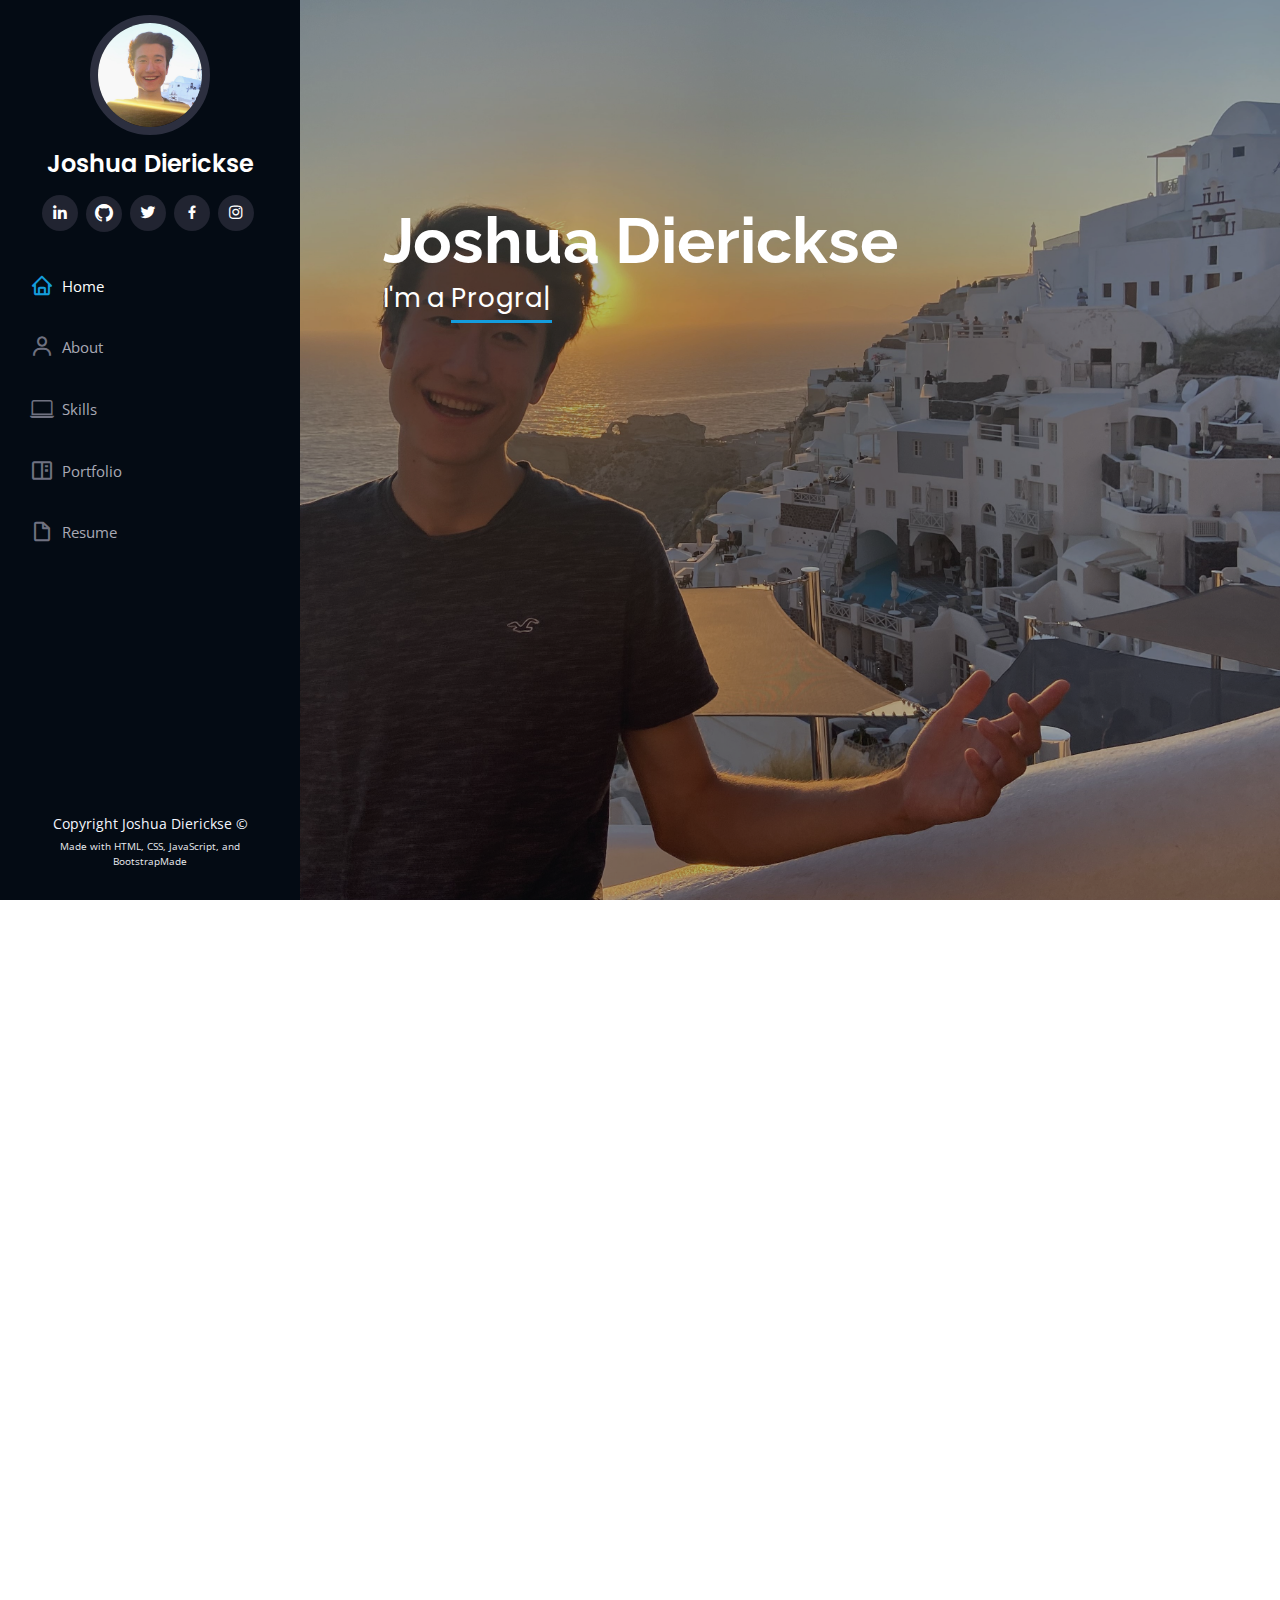
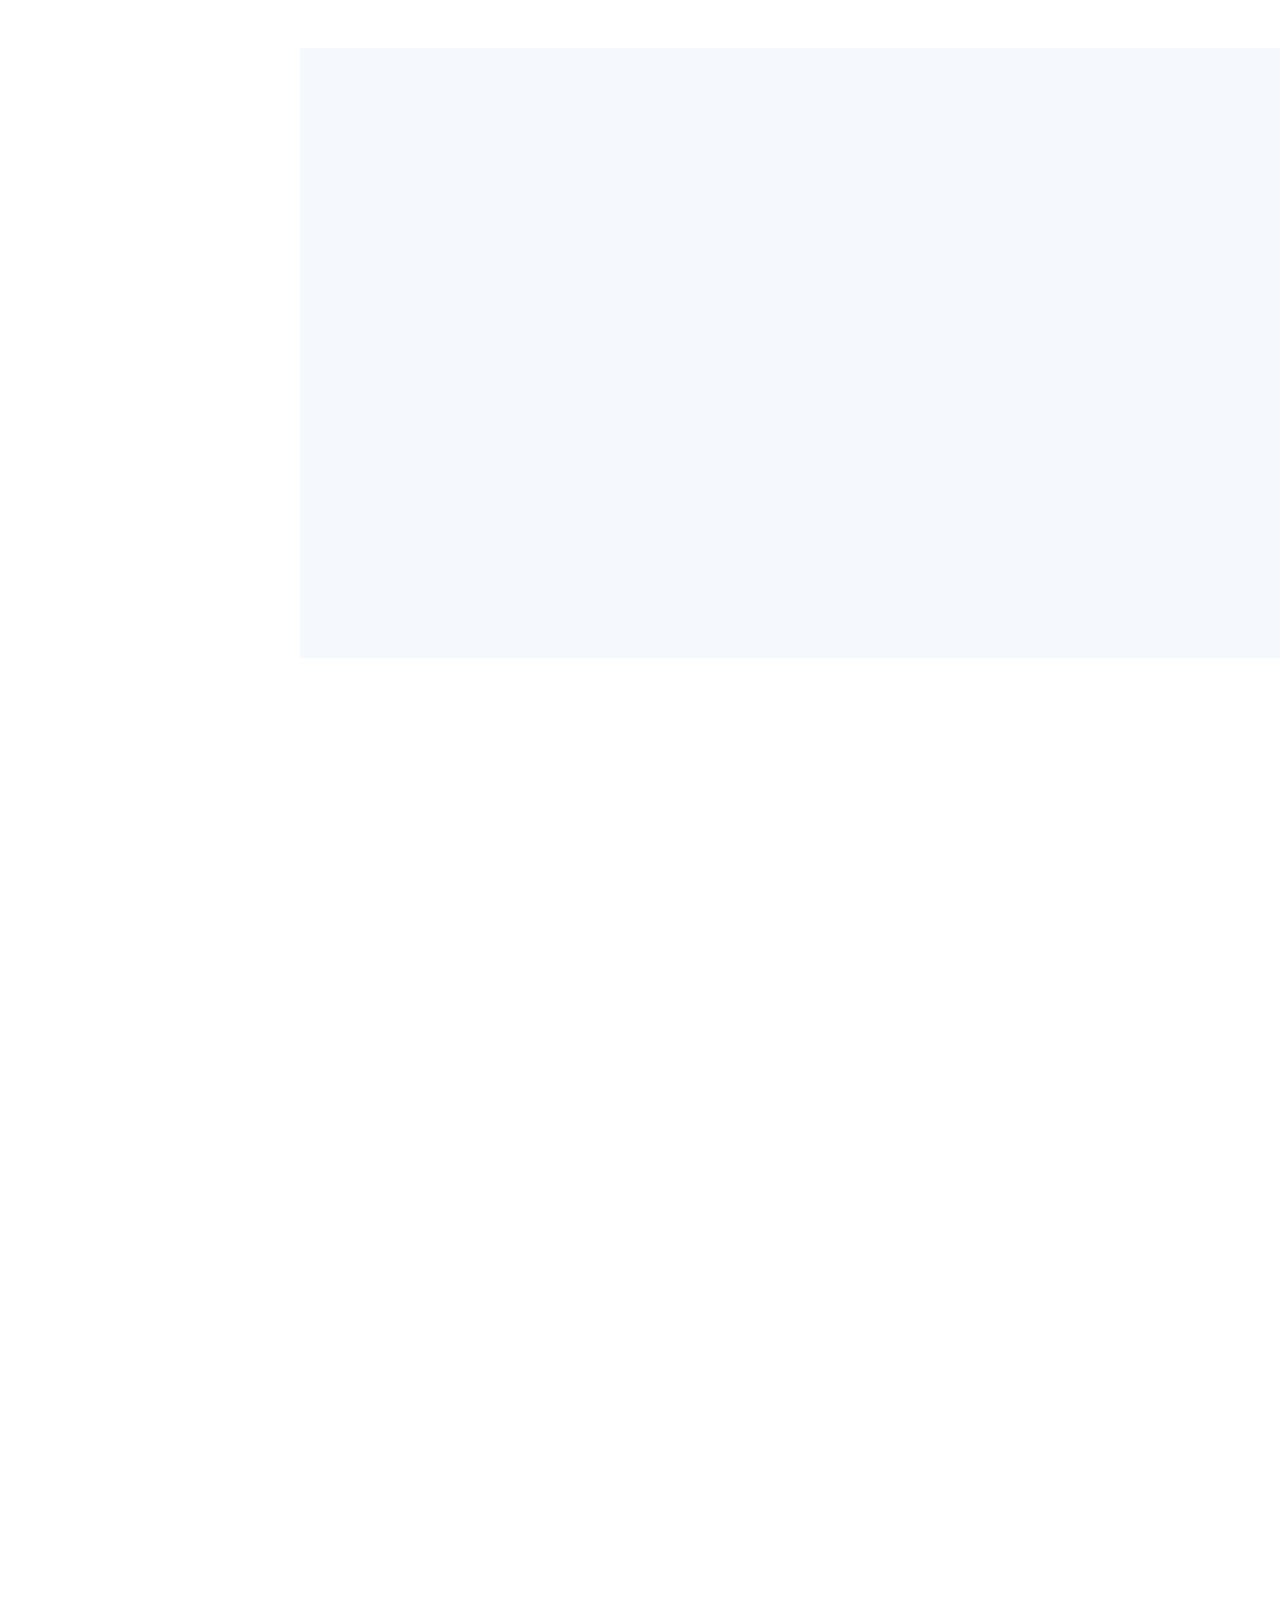
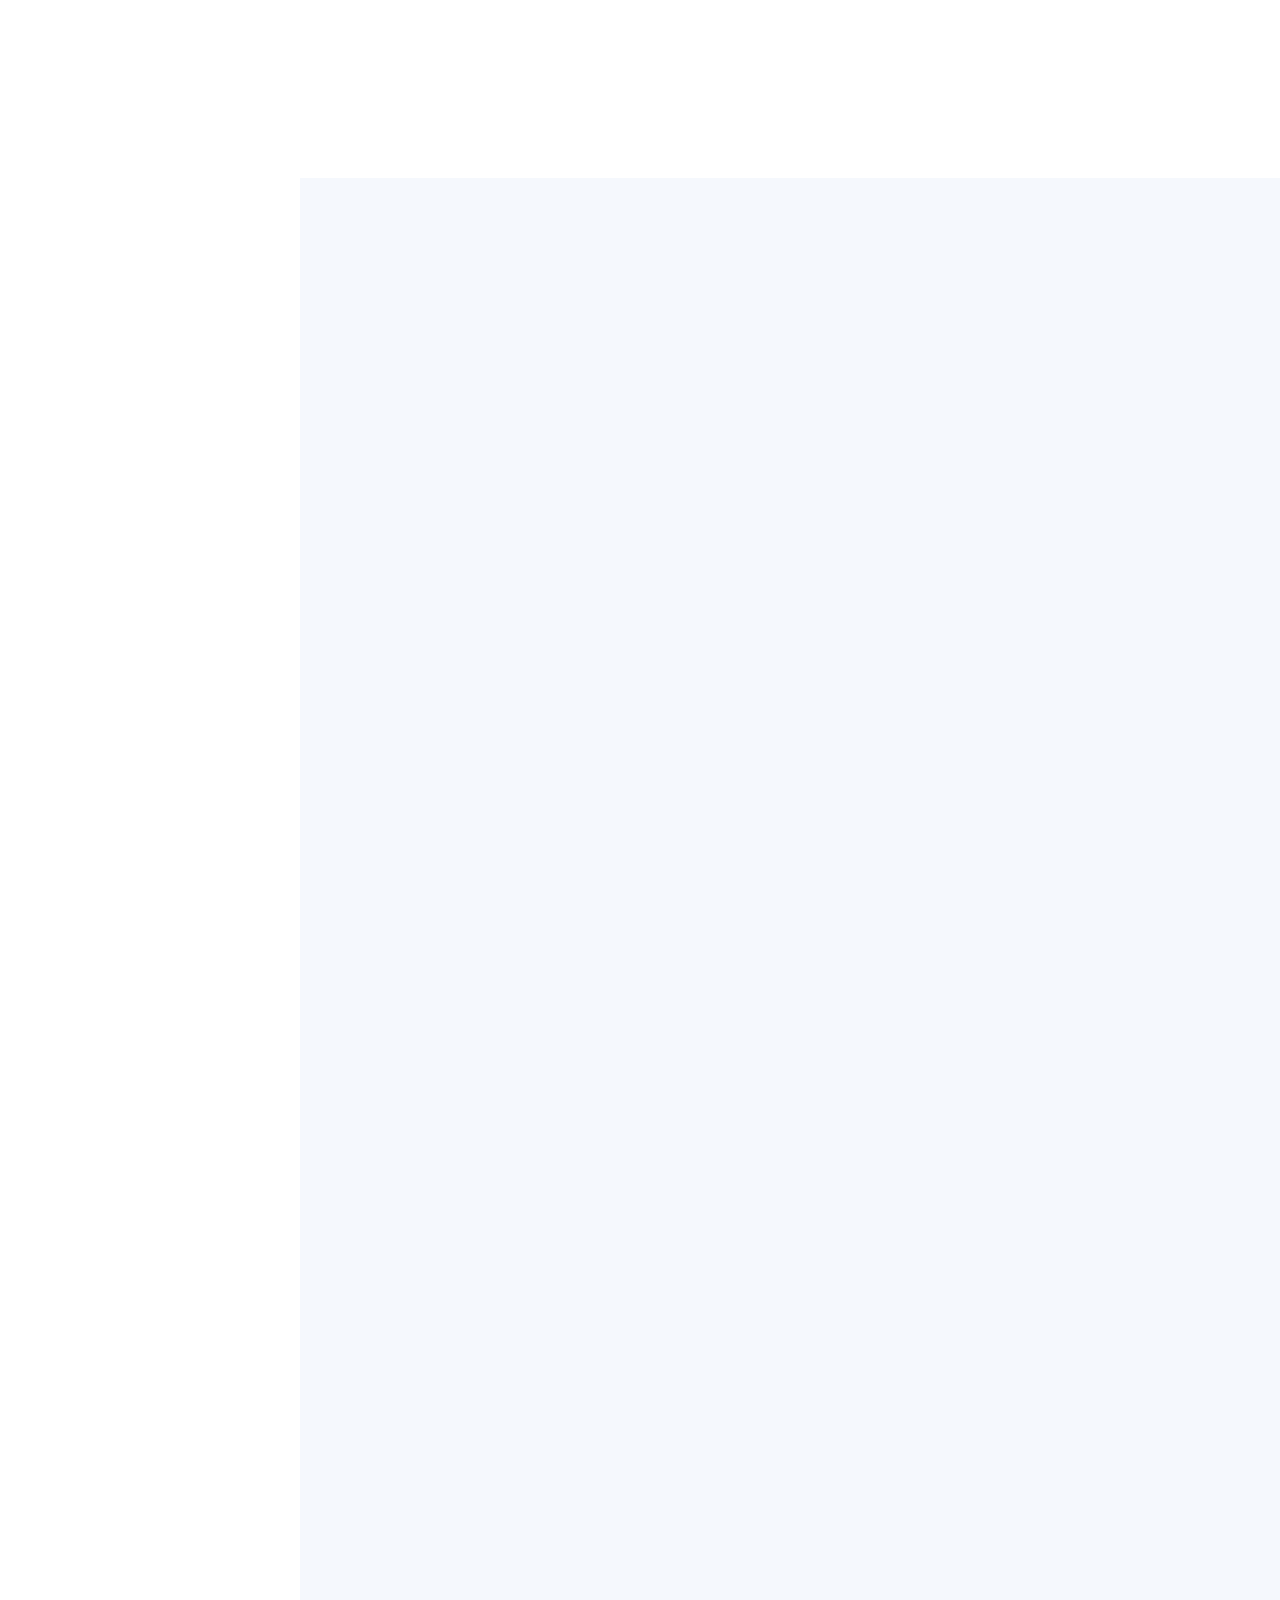
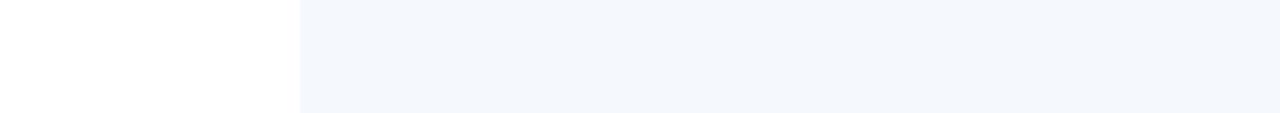
==== commit 4d78b642: "Added Loading Screen" ====
--- a/index.html
+++ b/index.html
@@ -28,7 +28,15 @@
   <link href="assets/css/style.css" rel="stylesheet">
 </head>
 
-<body>
+<body class="disable-scroll">
+
+  <!-- ======= Mobile nav toggle button ======= -->
+  <div class="spinner-wrapper">
+    <h1 class="spinner-text">Loading Website...</h1>
+    <div class="spinner-border text-primary" role="status">
+      <span class="visually-hidden">Loading...</span>
+    </div>
+  </div>
 
   <!-- ======= Mobile nav toggle button ======= -->
   <i class="bi bi-list mobile-nav-toggle d-xl-none"></i>
@@ -41,11 +49,11 @@
         <img src="assets/img/circle-img.jpg" alt="" class="img-fluid rounded-circle">
         <h1 class="text-light"><a href="index.html">Joshua Dierickse</a></h1>
         <div class="social-links mt-3 text-center">
-          <a href="https://www.linkedin.com/in/joshua-dierickse-360741207/" class="linkedin"><i class="bx bxl-linkedin"></i></a>
-          <a href="https://github.com/iWolf22" class="github"><i class="bi bi-github"></i></a>
-          <a href="https://twitter.com/DierickseJoshua" class="twitter"><i class="bx bxl-twitter"></i></a>
-          <a href="https://www.facebook.com/joshua.dierickse.9/" class="facebook"><i class="bx bxl-facebook"></i></a>
-          <a href="https://www.instagram.com/joshua.dierickse/" class="instagram"><i class="bx bxl-instagram"></i></a>
+          <a target="_blank" href="https://www.linkedin.com/in/joshua-dierickse-360741207/" class="linkedin"><i class="bx bxl-linkedin"></i></a>
+          <a target="_blank" href="https://github.com/iWolf22" class="github"><i class="bi bi-github"></i></a>
+          <a target="_blank" href="https://twitter.com/DierickseJoshua" class="twitter"><i class="bx bxl-twitter"></i></a>
+          <a target="_blank" href="https://www.facebook.com/joshua.dierickse.9/" class="facebook"><i class="bx bxl-facebook"></i></a>
+          <a target="_blank" href="https://www.instagram.com/joshua.dierickse/" class="instagram"><i class="bx bxl-instagram"></i></a>
         </div>
       </div>
 
@@ -95,8 +103,8 @@
                 <ul>
                   <li><i class="bi bi-chevron-right"></i> <strong>Birthday:</strong> <span>2 November 2005</span></li>
                   <li><i class="bi bi-chevron-right"></i> <strong>Website:</strong> <span>iwolf22.github.io/Personal-Website</span></li>
-                  <li><i class="bi bi-chevron-right"></i> <strong>Phone:</strong> <span>+1 519 505 2596</span></li>
-                  <li><i class="bi bi-chevron-right"></i> <strong>City:</strong> <span>Waterloo, Ontario, Canada</span></li>
+                  <li><i class="bi bi-chevron-right"></i> <strong>Phone:</strong> <span>+1 (519) 505-2596</span></li>
+                  <li><i class="bi bi-chevron-right"></i> <strong>City:</strong> <span>Waterloo, Ontario</span></li>
                 </ul>
               </div>
               <div class="col-lg-6">
@@ -216,7 +224,7 @@
         </div>
 
         <!-- Skills Scroller -->
-        <div class="scroller" data-aos="fade-up" data-direction="right" data-speed="slow" style="margin-top: 30px;">
+        <div class="scroller" data-aos="fade-right" data-direction="right" data-speed="slow" style="margin-top: 30px;">
           <div class="scroller__inner">
             <img src="https://img.shields.io/badge/HTML5-E34F26.svg?style=for-the-badge&logo=HTML5&logoColor=white" alt="" />
             <img src="https://img.shields.io/badge/CSS3-1572B6.svg?style=for-the-badge&logo=CSS3&logoColor=white" alt="" />
@@ -231,7 +239,7 @@
             <img src="https://img.shields.io/badge/LaTeX-47A141?style=for-the-badge&logo=LaTeX&logoColor=white" alt="" />
           </div>
         </div>
-        <div class="scroller" data-aos="fade-up" data-direction="left" data-speed="slow">
+        <div class="scroller" data-aos="fade-left" data-direction="left" data-speed="slow">
           <div class="scroller__inner">
             <img src="https://img.shields.io/badge/Node.js-339933.svg?style=for-the-badge&logo=nodedotjs&logoColor=white" alt="" />
             <img src="https://img.shields.io/badge/React-61DAFB.svg?style=for-the-badge&logo=React&logoColor=black" alt="" />
@@ -250,7 +258,7 @@
             <img src="https://img.shields.io/badge/Bootstrap-7952B3.svg?style=for-the-badge&logo=Bootstrap&logoColor=white" alt="" />
           </div>
         </div>
-        <div class="scroller" data-aos="fade-up" data-direction="right" data-speed="slow">
+        <div class="scroller" data-aos="fade-right" data-direction="right" data-speed="slow">
           <div class="scroller__inner">
             <img src="https://img.shields.io/badge/Git-F05032?style=for-the-badge&logo=git&logoColor=white" alt="" />
             <img src="https://img.shields.io/badge/GitHub-181717.svg?style=for-the-badge&logo=GitHub&logoColor=white" alt="" />
@@ -273,7 +281,7 @@
     </section><!-- End Skills Section -->
 
     <!-- ======= Portfolio Section ======= -->
-    <section id="portfolio" class="portfolio section-bg">
+    <section id="portfolio" class="portfolio">
       <div class="container">
 
         <div class="section-title" data-aos="fade-in">
@@ -668,6 +676,218 @@
             </div>
           </div>
 
+          <div class="col-lg-4 col-md-6 portfolio-item filter-python">
+            <div class="portfolio-wrap" data-bs-toggle="modal" data-bs-target="#portfolio-4-Modal">
+              <img src="assets/img/portfolio/portfolio-4/img-1.png" class="img-fluid" alt="">
+              <div class="portfolio-info">
+                <h4>Space Invaders</h4>
+                <p>A Space Invaders game made in Pygame.</p>
+              </div>
+            </div>
+          </div>
+          <div class="container">
+            <div class="modal fade modal-front" id="portfolio-4-Modal" tabindex="-1" aria-labelledby="portfolio-4-ModalLabel" aria-hidden="true">
+              <div class="modal-dialog modal-xl">
+                <div class="modal-content">
+                  <div class="modal-header border-0">
+                    <h5 class="modal-title" id="portfolio-1-ModalLabel">Space Invaders</h5>
+                    <button type="button" class="btn-close modal-x-button" data-bs-dismiss="modal" aria-label="Close"></button>
+                  </div>
+                  <div class="modal-body modal-portfolio">
+                    <div class="col-lg-5 modal-text">
+                      <h3 class="modal-sub-title">Project Description</h3>
+                      <p>Here is a cool Space Invaders game I made back when I was younger. It has over 14 unique levels where the player must defeat the endless waves of aliens! The game also incorporates 4 distinct powerups which include: piercing bullets, extra bullets, extra health and regeneration, which enables the player to customize their avatar's abilities. Feel free to check out the program on Replit or Github.</p>
+                      <h3 class="modal-sub-title">Project Links</h3>
+                      <div class="modal-flex">
+                        <a href="https://github.com/iWolf22/Space_Invaders" target="_blank">
+                          <div>
+                            <img src="./assets/img/logos/Github-photo.png" alt="Github Logo"/>
+                            <p>Github</p>
+                          </div>
+                        </a>
+                        <a href="https://replit.com/@JoshuaDierickse/Space-Invaders?v=1" target="_blank">
+                          <div>
+                            <img src="./assets/img/logos/Replit-photo.png" alt="Replit Logo"/>
+                            <p>Replit</p>
+                          </div>
+                        </a>
+                      </div>
+                    </div>
+                    <div id="carousel-portfolio-4" class="carousel slide col-lg-7 black-carousel" data-bs-ride="carousel">
+                      <div class="carousel-indicators">
+                        <button type="button" data-bs-target="#carousel-portfolio-4" data-bs-slide-to="0" class="active" aria-current="true" aria-label="Slide 1"></button>
+                        <button type="button" data-bs-target="#carousel-portfolio-4" data-bs-slide-to="1" aria-label="Slide 2"></button>
+                        <button type="button" data-bs-target="#carousel-portfolio-4" data-bs-slide-to="2" aria-label="Slide 3"></button>
+                        <button type="button" data-bs-target="#carousel-portfolio-4" data-bs-slide-to="3" aria-label="Slide 4"></button>
+                        <button type="button" data-bs-target="#carousel-portfolio-4" data-bs-slide-to="4" aria-label="Slide 5"></button>
+                        <button type="button" data-bs-target="#carousel-portfolio-4" data-bs-slide-to="5" aria-label="Slide 6"></button>
+                        <button type="button" data-bs-target="#carousel-portfolio-4" data-bs-slide-to="6" aria-label="Slide 7"></button>
+                      </div>
+                      <div class="carousel-inner">
+                        <div class="carousel-item active">
+                          <img src="./assets/img/portfolio/portfolio-4/img-1.png" class="d-block w-100" alt="...">
+                          <div class="carousel-caption d-none d-md-block">
+                            <h5><mark>Game Play 1</mark></h5>
+                          </div>
+                        </div>
+                        <div class="carousel-item">
+                          <img src="./assets/img/portfolio/portfolio-4/img-2.png" class="d-block w-100" alt="...">
+                          <div class="carousel-caption d-none d-md-block">
+                            <h5><mark>Game Play 2</mark></h5>
+                          </div>
+                        </div>
+                        <div class="carousel-item">
+                          <img src="./assets/img/portfolio/portfolio-4/img-3.png" class="d-block w-100" alt="...">
+                          <div class="carousel-caption d-none d-md-block">
+                            <h5><mark>Game Play 3</mark></h5>
+                          </div>
+                        </div>
+                        <div class="carousel-item">
+                          <img src="./assets/img/portfolio/portfolio-4/img-4.png" class="d-block w-100" alt="...">
+                          <div class="carousel-caption d-none d-md-block">
+                            <h5><mark>Power Up Options 1</mark></h5>
+                          </div>
+                        </div>
+                        <div class="carousel-item">
+                          <img src="./assets/img/portfolio/portfolio-4/img-5.png" class="d-block w-100" alt="...">
+                          <div class="carousel-caption d-none d-md-block">
+                            <h5><mark>Power Up Options 2</mark></h5>
+                          </div>
+                        </div>
+                        <div class="carousel-item">
+                          <img src="./assets/img/portfolio/portfolio-4/img-6.png" class="d-block w-100" alt="...">
+                          <div class="carousel-caption d-none d-md-block">
+                            <h5><mark>Home Screen</mark></h5>
+                          </div>
+                        </div>
+                        <div class="carousel-item">
+                          <img src="./assets/img/portfolio/portfolio-4/img-7.png" class="d-block w-100" alt="...">
+                          <div class="carousel-caption d-none d-md-block">
+                            <h5><mark>GAME OVER</mark></h5>
+                          </div>
+                        </div>
+                      </div>
+                      <button class="carousel-control-prev" type="button" data-bs-target="#carousel-portfolio-4" data-bs-slide="prev">
+                        <span class="carousel-control-prev-icon" aria-hidden="true"></span>
+                        <span class="visually-hidden">Previous</span>
+                      </button>
+                      <button class="carousel-control-next" type="button" data-bs-target="#carousel-portfolio-4" data-bs-slide="next">
+                        <span class="carousel-control-next-icon" aria-hidden="true"></span>
+                        <span class="visually-hidden">Next</span>
+                      </button>
+                    </div>
+                  </div>
+                </div>
+              </div>
+            </div>
+          </div>
+
+          <div class="col-lg-4 col-md-6 portfolio-item filter-python">
+            <div class="portfolio-wrap" data-bs-toggle="modal" data-bs-target="#portfolio-5-Modal">
+              <img src="assets/img/portfolio/portfolio-5/img-1.png" class="img-fluid" alt="">
+              <div class="portfolio-info">
+                <h4>2D Tank Game</h4>
+                <p>An eagle eye view tank game made in Pygame.</p>
+              </div>
+            </div>
+          </div>
+          <div class="container">
+            <div class="modal fade modal-front" id="portfolio-5-Modal" tabindex="-1" aria-labelledby="portfolio-5-ModalLabel" aria-hidden="true">
+              <div class="modal-dialog modal-xl">
+                <div class="modal-content">
+                  <div class="modal-header border-0">
+                    <h5 class="modal-title" id="portfolio-1-ModalLabel">Space Invaders</h5>
+                    <button type="button" class="btn-close modal-x-button" data-bs-dismiss="modal" aria-label="Close"></button>
+                  </div>
+                  <div class="modal-body modal-portfolio">
+                    <div class="col-lg-5 modal-text">
+                      <h3 class="modal-sub-title">Project Description</h3>
+                      <p>This is a 2D eagle-eye view tank game I made for my grade 11 computer science summative, just thought I would upload it to GitHub if anyone would like to check it out! Note, if you are trying to download and run the game, you're going to need to install Python and Pygame then you're going to have to run "main.py" or you could also just run it on Replit. I hope you enjoy the game!</p>
+                      <h3 class="modal-sub-title">Project Links</h3>
+                      <div class="modal-flex">
+                        <a href="https://github.com/iWolf22/2D-Tank-Pygame" target="_blank">
+                          <div>
+                            <img src="./assets/img/logos/Github-photo.png" alt="Github Logo"/>
+                            <p>Github</p>
+                          </div>
+                        </a>
+                        <a href="https://replit.com/@JoshuaDierickse/Tank-Game-50?v=1" target="_blank">
+                          <div>
+                            <img src="./assets/img/logos/Replit-photo.png" alt="Replit Logo"/>
+                            <p>Replit</p>
+                          </div>
+                        </a>
+                      </div>
+                    </div>
+                    <div id="carousel-portfolio-5" class="carousel slide col-lg-7 black-carousel" data-bs-ride="carousel">
+                      <div class="carousel-indicators">
+                        <button type="button" data-bs-target="#carousel-portfolio-5" data-bs-slide-to="0" class="active" aria-current="true" aria-label="Slide 1"></button>
+                        <button type="button" data-bs-target="#carousel-portfolio-5" data-bs-slide-to="1" aria-label="Slide 2"></button>
+                        <button type="button" data-bs-target="#carousel-portfolio-5" data-bs-slide-to="2" aria-label="Slide 3"></button>
+                        <button type="button" data-bs-target="#carousel-portfolio-5" data-bs-slide-to="3" aria-label="Slide 4"></button>
+                        <button type="button" data-bs-target="#carousel-portfolio-5" data-bs-slide-to="4" aria-label="Slide 5"></button>
+                        <button type="button" data-bs-target="#carousel-portfolio-5" data-bs-slide-to="5" aria-label="Slide 6"></button>
+                        <button type="button" data-bs-target="#carousel-portfolio-5" data-bs-slide-to="6" aria-label="Slide 7"></button>
+                      </div>
+                      <div class="carousel-inner">
+                        <div class="carousel-item active">
+                          <img src="./assets/img/portfolio/portfolio-5/img-1.png" class="d-block w-100" alt="...">
+                          <div class="carousel-caption d-none d-md-block">
+                            <h5><mark>Game Play 1</mark></h5>
+                          </div>
+                        </div>
+                        <div class="carousel-item">
+                          <img src="./assets/img/portfolio/portfolio-5/img-2.png" class="d-block w-100" alt="...">
+                          <div class="carousel-caption d-none d-md-block">
+                            <h5><mark>Game Play 2</mark></h5>
+                          </div>
+                        </div>
+                        <div class="carousel-item">
+                          <img src="./assets/img/portfolio/portfolio-5/img-3.png" class="d-block w-100" alt="...">
+                          <div class="carousel-caption d-none d-md-block">
+                            <h5><mark>Game Play 3</mark></h5>
+                          </div>
+                        </div>
+                        <div class="carousel-item">
+                          <img src="./assets/img/portfolio/portfolio-5/img-4.png" class="d-block w-100" alt="...">
+                          <div class="carousel-caption d-none d-md-block">
+                            <h5><mark>Game Play 4</mark></h5>
+                          </div>
+                        </div>
+                        <div class="carousel-item">
+                          <img src="./assets/img/portfolio/portfolio-5/img-5.png" class="d-block w-100" alt="...">
+                          <div class="carousel-caption d-none d-md-block">
+                            <h5><mark>Game Play 5</mark></h5>
+                          </div>
+                        </div>
+                        <div class="carousel-item">
+                          <img src="./assets/img/portfolio/portfolio-5/img-6.png" class="d-block w-100" alt="...">
+                          <div class="carousel-caption d-none d-md-block">
+                            <h5><mark>Game Play 6</mark></h5>
+                          </div>
+                        </div>
+                        <div class="carousel-item">
+                          <img src="./assets/img/portfolio/portfolio-5/img-7.png" class="d-block w-100" alt="...">
+                          <div class="carousel-caption d-none d-md-block">
+                            <h5><mark>Home Screen</mark></h5>
+                          </div>
+                        </div>
+                      </div>
+                      <button class="carousel-control-prev" type="button" data-bs-target="#carousel-portfolio-5" data-bs-slide="prev">
+                        <span class="carousel-control-prev-icon" aria-hidden="true"></span>
+                        <span class="visually-hidden">Previous</span>
+                      </button>
+                      <button class="carousel-control-next" type="button" data-bs-target="#carousel-portfolio-5" data-bs-slide="next">
+                        <span class="carousel-control-next-icon" aria-hidden="true"></span>
+                        <span class="visually-hidden">Next</span>
+                      </button>
+                    </div>
+                  </div>
+                </div>
+              </div>
+            </div>
+          </div>
+
           <div class="col-lg-4 col-md-6 portfolio-item filter-c">
             <div class="portfolio-wrap" data-bs-toggle="modal" data-bs-target="#portfolio-3-Modal">
               <img src="assets/img/portfolio/portfolio-3/img-1.jpg" class="img-fluid" alt="">
@@ -780,218 +1000,6 @@
             </div>
           </div>
 
-          <div class="col-lg-4 col-md-6 portfolio-item filter-python">
-            <div class="portfolio-wrap" data-bs-toggle="modal" data-bs-target="#portfolio-4-Modal">
-              <img src="assets/img/portfolio/portfolio-4/img-1.png" class="img-fluid" alt="">
-              <div class="portfolio-info">
-                <h4>Space Invaders</h4>
-                <p>A Space Invaders game made in Pygame.</p>
-              </div>
-            </div>
-          </div>
-          <div class="container">
-            <div class="modal fade modal-front" id="portfolio-4-Modal" tabindex="-1" aria-labelledby="portfolio-4-ModalLabel" aria-hidden="true">
-              <div class="modal-dialog modal-xl">
-                <div class="modal-content">
-                  <div class="modal-header border-0">
-                    <h5 class="modal-title" id="portfolio-1-ModalLabel">Space Invaders</h5>
-                    <button type="button" class="btn-close modal-x-button" data-bs-dismiss="modal" aria-label="Close"></button>
-                  </div>
-                  <div class="modal-body modal-portfolio">
-                    <div class="col-lg-5 modal-text">
-                      <h3 class="modal-sub-title">Project Description</h3>
-                      <p>Here is a cool Space Invaders game I made back when I was younger. It has over 14 unique levels where the player must defeat the endless waves of aliens! The game also incorporates 4 distinct powerups which include: piercing bullets, extra bullets, extra health and regeneration, which enables the player to customize their avatar's abilities. Feel free to check out the program on Replit or Github.</p>
-                      <h3 class="modal-sub-title">Project Links</h3>
-                      <div class="modal-flex">
-                        <a href="https://github.com/iWolf22/Space_Invaders" target="_blank">
-                          <div>
-                            <img src="./assets/img/logos/Github-photo.png" alt="Github Logo"/>
-                            <p>Github</p>
-                          </div>
-                        </a>
-                        <a href="https://replit.com/@JoshuaDierickse/Space-Invaders?v=1" target="_blank">
-                          <div>
-                            <img src="./assets/img/logos/Replit-photo.png" alt="Replit Logo"/>
-                            <p>Replit</p>
-                          </div>
-                        </a>
-                      </div>
-                    </div>
-                    <div id="carousel-portfolio-4" class="carousel slide col-lg-7 black-carousel" data-bs-ride="carousel">
-                      <div class="carousel-indicators">
-                        <button type="button" data-bs-target="#carousel-portfolio-4" data-bs-slide-to="0" class="active" aria-current="true" aria-label="Slide 1"></button>
-                        <button type="button" data-bs-target="#carousel-portfolio-4" data-bs-slide-to="1" aria-label="Slide 2"></button>
-                        <button type="button" data-bs-target="#carousel-portfolio-4" data-bs-slide-to="2" aria-label="Slide 3"></button>
-                        <button type="button" data-bs-target="#carousel-portfolio-4" data-bs-slide-to="3" aria-label="Slide 4"></button>
-                        <button type="button" data-bs-target="#carousel-portfolio-4" data-bs-slide-to="4" aria-label="Slide 5"></button>
-                        <button type="button" data-bs-target="#carousel-portfolio-4" data-bs-slide-to="5" aria-label="Slide 6"></button>
-                        <button type="button" data-bs-target="#carousel-portfolio-4" data-bs-slide-to="6" aria-label="Slide 7"></button>
-                      </div>
-                      <div class="carousel-inner">
-                        <div class="carousel-item active">
-                          <img src="./assets/img/portfolio/portfolio-4/img-1.png" class="d-block w-100" alt="...">
-                          <div class="carousel-caption d-none d-md-block">
-                            <h5><mark>Game Play 1</mark></h5>
-                          </div>
-                        </div>
-                        <div class="carousel-item">
-                          <img src="./assets/img/portfolio/portfolio-4/img-2.png" class="d-block w-100" alt="...">
-                          <div class="carousel-caption d-none d-md-block">
-                            <h5><mark>Game Play 2</mark></h5>
-                          </div>
-                        </div>
-                        <div class="carousel-item">
-                          <img src="./assets/img/portfolio/portfolio-4/img-3.png" class="d-block w-100" alt="...">
-                          <div class="carousel-caption d-none d-md-block">
-                            <h5><mark>Game Play 3</mark></h5>
-                          </div>
-                        </div>
-                        <div class="carousel-item">
-                          <img src="./assets/img/portfolio/portfolio-4/img-4.png" class="d-block w-100" alt="...">
-                          <div class="carousel-caption d-none d-md-block">
-                            <h5><mark>Power Up Options 1</mark></h5>
-                          </div>
-                        </div>
-                        <div class="carousel-item">
-                          <img src="./assets/img/portfolio/portfolio-4/img-5.png" class="d-block w-100" alt="...">
-                          <div class="carousel-caption d-none d-md-block">
-                            <h5><mark>Power Up Options 2</mark></h5>
-                          </div>
-                        </div>
-                        <div class="carousel-item">
-                          <img src="./assets/img/portfolio/portfolio-4/img-6.png" class="d-block w-100" alt="...">
-                          <div class="carousel-caption d-none d-md-block">
-                            <h5><mark>Home Screen</mark></h5>
-                          </div>
-                        </div>
-                        <div class="carousel-item">
-                          <img src="./assets/img/portfolio/portfolio-4/img-7.png" class="d-block w-100" alt="...">
-                          <div class="carousel-caption d-none d-md-block">
-                            <h5><mark>GAME OVER</mark></h5>
-                          </div>
-                        </div>
-                      </div>
-                      <button class="carousel-control-prev" type="button" data-bs-target="#carousel-portfolio-4" data-bs-slide="prev">
-                        <span class="carousel-control-prev-icon" aria-hidden="true"></span>
-                        <span class="visually-hidden">Previous</span>
-                      </button>
-                      <button class="carousel-control-next" type="button" data-bs-target="#carousel-portfolio-4" data-bs-slide="next">
-                        <span class="carousel-control-next-icon" aria-hidden="true"></span>
-                        <span class="visually-hidden">Next</span>
-                      </button>
-                    </div>
-                  </div>
-                </div>
-              </div>
-            </div>
-          </div>
-
-          <div class="col-lg-4 col-md-6 portfolio-item filter-python">
-            <div class="portfolio-wrap" data-bs-toggle="modal" data-bs-target="#portfolio-5-Modal">
-              <img src="assets/img/portfolio/portfolio-5/img-1.png" class="img-fluid" alt="">
-              <div class="portfolio-info">
-                <h4>2D Tank Game</h4>
-                <p>An eagle eye view tank game made in Pygame.</p>
-              </div>
-            </div>
-          </div>
-          <div class="container">
-            <div class="modal fade modal-front" id="portfolio-5-Modal" tabindex="-1" aria-labelledby="portfolio-5-ModalLabel" aria-hidden="true">
-              <div class="modal-dialog modal-xl">
-                <div class="modal-content">
-                  <div class="modal-header border-0">
-                    <h5 class="modal-title" id="portfolio-1-ModalLabel">Space Invaders</h5>
-                    <button type="button" class="btn-close modal-x-button" data-bs-dismiss="modal" aria-label="Close"></button>
-                  </div>
-                  <div class="modal-body modal-portfolio">
-                    <div class="col-lg-5 modal-text">
-                      <h3 class="modal-sub-title">Project Description</h3>
-                      <p>This is a 2D eagle-eye view tank game I made for my grade 11 computer science summative, just thought I would upload it to GitHub if anyone would like to check it out! Note, if you are trying to download and run the game, you're going to need to install Python and Pygame then you're going to have to run "main.py" or you could also just run it on Replit. I hope you enjoy the game!</p>
-                      <h3 class="modal-sub-title">Project Links</h3>
-                      <div class="modal-flex">
-                        <a href="https://github.com/iWolf22/2D-Tank-Pygame" target="_blank">
-                          <div>
-                            <img src="./assets/img/logos/Github-photo.png" alt="Github Logo"/>
-                            <p>Github</p>
-                          </div>
-                        </a>
-                        <a href="https://replit.com/@JoshuaDierickse/Tank-Game-50?v=1" target="_blank">
-                          <div>
-                            <img src="./assets/img/logos/Replit-photo.png" alt="Replit Logo"/>
-                            <p>Replit</p>
-                          </div>
-                        </a>
-                      </div>
-                    </div>
-                    <div id="carousel-portfolio-5" class="carousel slide col-lg-7 black-carousel" data-bs-ride="carousel">
-                      <div class="carousel-indicators">
-                        <button type="button" data-bs-target="#carousel-portfolio-5" data-bs-slide-to="0" class="active" aria-current="true" aria-label="Slide 1"></button>
-                        <button type="button" data-bs-target="#carousel-portfolio-5" data-bs-slide-to="1" aria-label="Slide 2"></button>
-                        <button type="button" data-bs-target="#carousel-portfolio-5" data-bs-slide-to="2" aria-label="Slide 3"></button>
-                        <button type="button" data-bs-target="#carousel-portfolio-5" data-bs-slide-to="3" aria-label="Slide 4"></button>
-                        <button type="button" data-bs-target="#carousel-portfolio-5" data-bs-slide-to="4" aria-label="Slide 5"></button>
-                        <button type="button" data-bs-target="#carousel-portfolio-5" data-bs-slide-to="5" aria-label="Slide 6"></button>
-                        <button type="button" data-bs-target="#carousel-portfolio-5" data-bs-slide-to="6" aria-label="Slide 7"></button>
-                      </div>
-                      <div class="carousel-inner">
-                        <div class="carousel-item active">
-                          <img src="./assets/img/portfolio/portfolio-5/img-1.png" class="d-block w-100" alt="...">
-                          <div class="carousel-caption d-none d-md-block">
-                            <h5><mark>Game Play 1</mark></h5>
-                          </div>
-                        </div>
-                        <div class="carousel-item">
-                          <img src="./assets/img/portfolio/portfolio-5/img-2.png" class="d-block w-100" alt="...">
-                          <div class="carousel-caption d-none d-md-block">
-                            <h5><mark>Game Play 2</mark></h5>
-                          </div>
-                        </div>
-                        <div class="carousel-item">
-                          <img src="./assets/img/portfolio/portfolio-5/img-3.png" class="d-block w-100" alt="...">
-                          <div class="carousel-caption d-none d-md-block">
-                            <h5><mark>Game Play 3</mark></h5>
-                          </div>
-                        </div>
-                        <div class="carousel-item">
-                          <img src="./assets/img/portfolio/portfolio-5/img-4.png" class="d-block w-100" alt="...">
-                          <div class="carousel-caption d-none d-md-block">
-                            <h5><mark>Game Play 4</mark></h5>
-                          </div>
-                        </div>
-                        <div class="carousel-item">
-                          <img src="./assets/img/portfolio/portfolio-5/img-5.png" class="d-block w-100" alt="...">
-                          <div class="carousel-caption d-none d-md-block">
-                            <h5><mark>Game Play 5</mark></h5>
-                          </div>
-                        </div>
-                        <div class="carousel-item">
-                          <img src="./assets/img/portfolio/portfolio-5/img-6.png" class="d-block w-100" alt="...">
-                          <div class="carousel-caption d-none d-md-block">
-                            <h5><mark>Game Play 6</mark></h5>
-                          </div>
-                        </div>
-                        <div class="carousel-item">
-                          <img src="./assets/img/portfolio/portfolio-5/img-7.png" class="d-block w-100" alt="...">
-                          <div class="carousel-caption d-none d-md-block">
-                            <h5><mark>Home Screen</mark></h5>
-                          </div>
-                        </div>
-                      </div>
-                      <button class="carousel-control-prev" type="button" data-bs-target="#carousel-portfolio-5" data-bs-slide="prev">
-                        <span class="carousel-control-prev-icon" aria-hidden="true"></span>
-                        <span class="visually-hidden">Previous</span>
-                      </button>
-                      <button class="carousel-control-next" type="button" data-bs-target="#carousel-portfolio-5" data-bs-slide="next">
-                        <span class="carousel-control-next-icon" aria-hidden="true"></span>
-                        <span class="visually-hidden">Next</span>
-                      </button>
-                    </div>
-                  </div>
-                </div>
-              </div>
-            </div>
-          </div>
-
           <div class="col-lg-4 col-md-6 portfolio-item filter-web filter-c">
             <div class="portfolio-wrap" data-bs-toggle="modal" data-bs-target="#portfolio-6-Modal">
               <img src="assets/img/portfolio/portfolio-6/img-1.jpg" class="img-fluid" alt="">
@@ -1397,7 +1405,7 @@
     </section><!-- End Portfolio Section -->
 
         <!-- ======= Resume Section ======= -->
-        <section id="resume" class="resume">
+        <section id="resume" class="resume section-bg">
           <div class="container">
     
             <div class="section-title" data-aos="fade-in">
@@ -1539,8 +1547,8 @@
       <div class="copyright">
         Copyright Joshua Dierickse &copy
       </div>
-      <div class="credits">
-        <p>Template by BootstrapMade</p>
+      <div class="credits" style="font-size: x-small;">
+        <p>Made with HTML, CSS, JavaScript, and BootstrapMade</p>
       </div>
     </div>
   </footer><!-- End  Footer -->
--- a/assets/css/style.css
+++ b/assets/css/style.css
@@ -23,6 +23,38 @@
 h5,
 h6 {
   font-family: "Raleway", sans-serif;
+}
+
+/*--------------------------------------------------------------
+# Loading Spinner
+--------------------------------------------------------------*/
+.spinner-wrapper {
+  background-color: #f5f8fd;
+  position: fixed;
+  top: 0;
+  left: 0;
+  width: 100%;
+  height: 100%;
+  z-index: 999999;
+  display: flex;
+  justify-content: center;
+  align-items: center;
+  flex-direction: column;
+  transition: all 0.3s;
+}
+
+.spinner-text {
+  color: #007bff;
+  padding-bottom: 20px;
+}
+
+.spinner-border {
+  height: 60px;
+  width: 60px;
+}
+
+.disable-scroll {
+  overflow-y: hidden;
 }
 
 /*--------------------------------------------------------------
@@ -448,6 +480,58 @@
   transition: 0.9s;
   background-color: #149ddd;
   transition: 0.3s;
+}
+
+.scroller {
+  max-width: 100%;
+}
+
+.scroller__inner {
+  padding-block: 1rem;
+  display: flex;
+  flex-wrap: wrap;
+  gap: 1rem;
+}
+
+.scroller[data-animated="true"] {
+  overflow: hidden;
+  -webkit-mask: linear-gradient(
+      90deg,
+      transparent,
+      white 20%,
+      white 80%,
+      transparent
+  );
+  mask: linear-gradient(90deg, transparent, white 20%, white 80%, transparent);
+}
+
+.scroller[data-animated="true"] .scroller__inner {
+  width: max-content;
+  flex-wrap: nowrap;
+  animation: scroll var(--_animation-duration, 40s)
+  var(--_animation-direction, forwards) linear infinite;
+}
+
+.scroller[data-direction="right"] {
+  --_animation-direction: reverse;
+}
+
+.scroller[data-direction="left"] {
+  --_animation-direction: forwards; 
+}
+
+.scroller[data-speed="fast"] {
+  --_animation-duration: 20s;
+}
+
+.scroller[data-speed="slow"] {
+  --_animation-duration: 60s;
+}
+
+@keyframes scroll {
+  to {
+      transform: translate(calc(-50% - 0.5rem));
+  }
 }
 
 /*--------------------------------------------------------------
